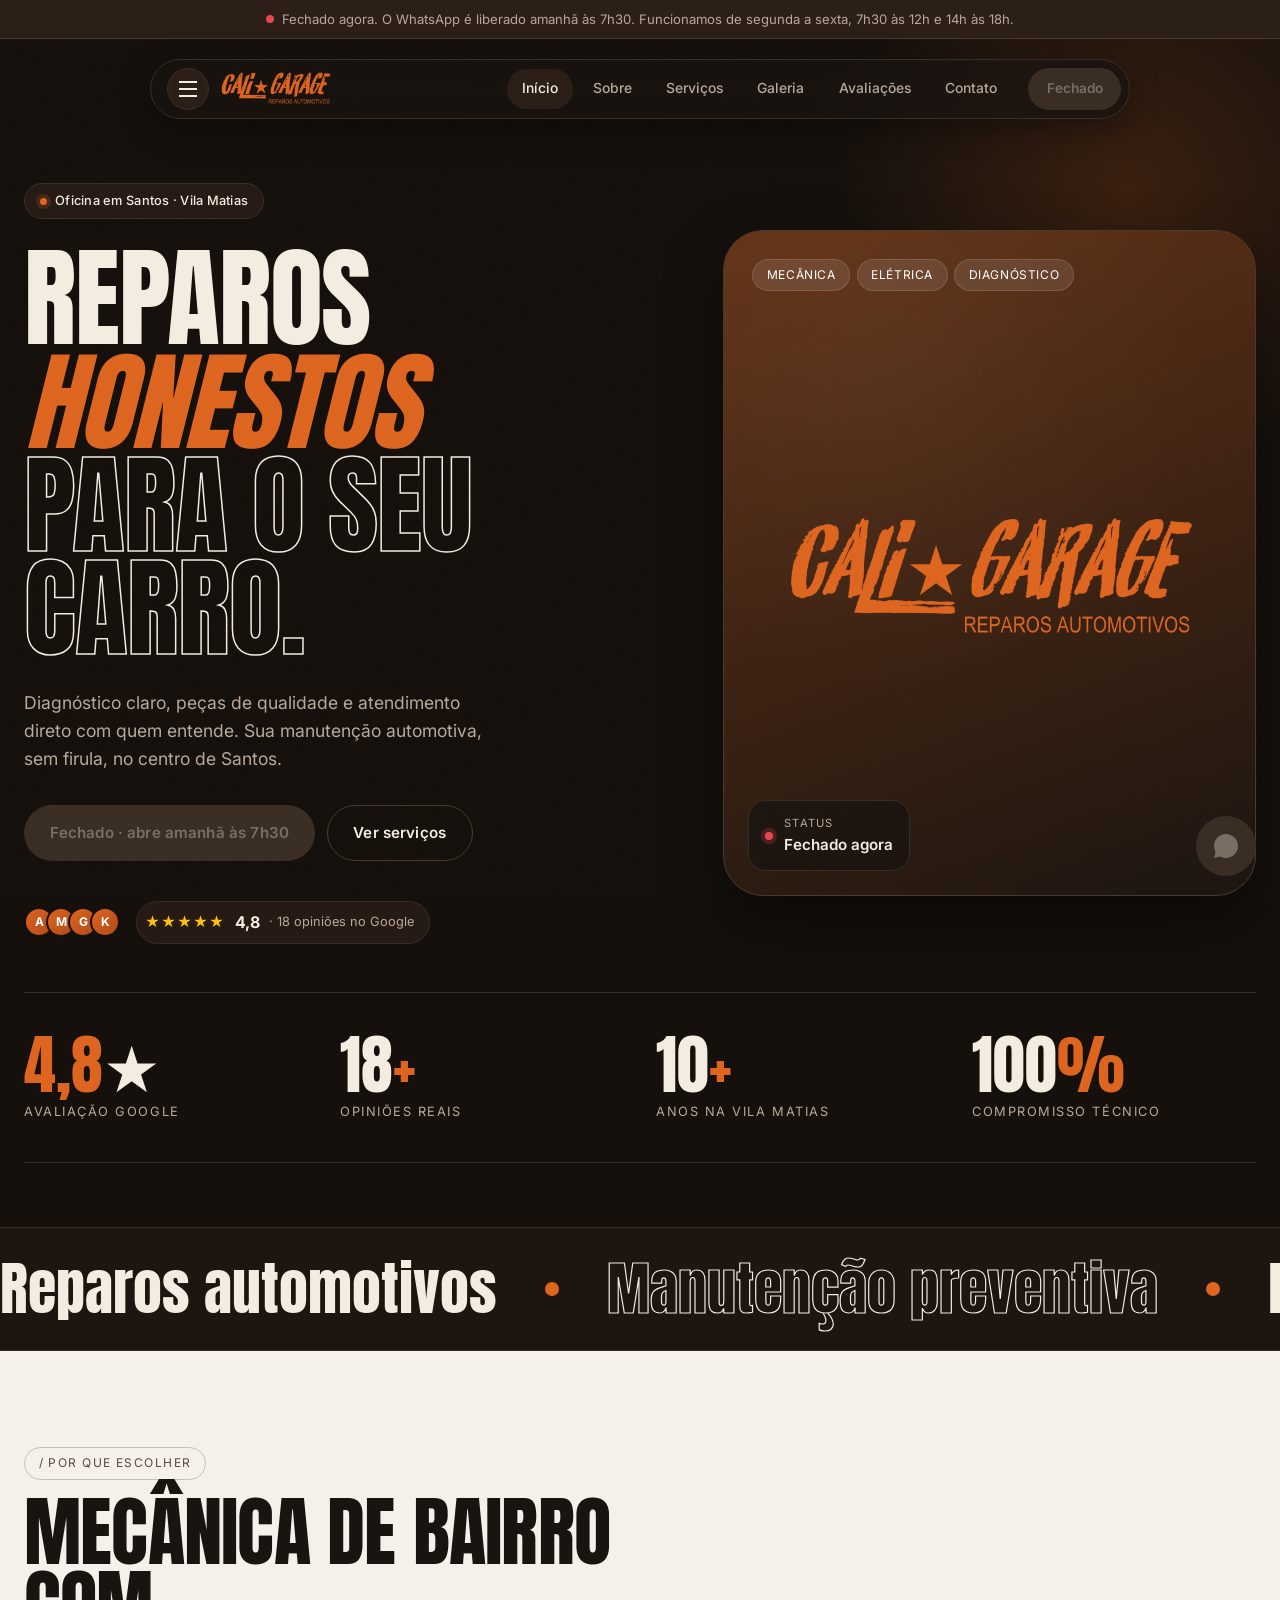
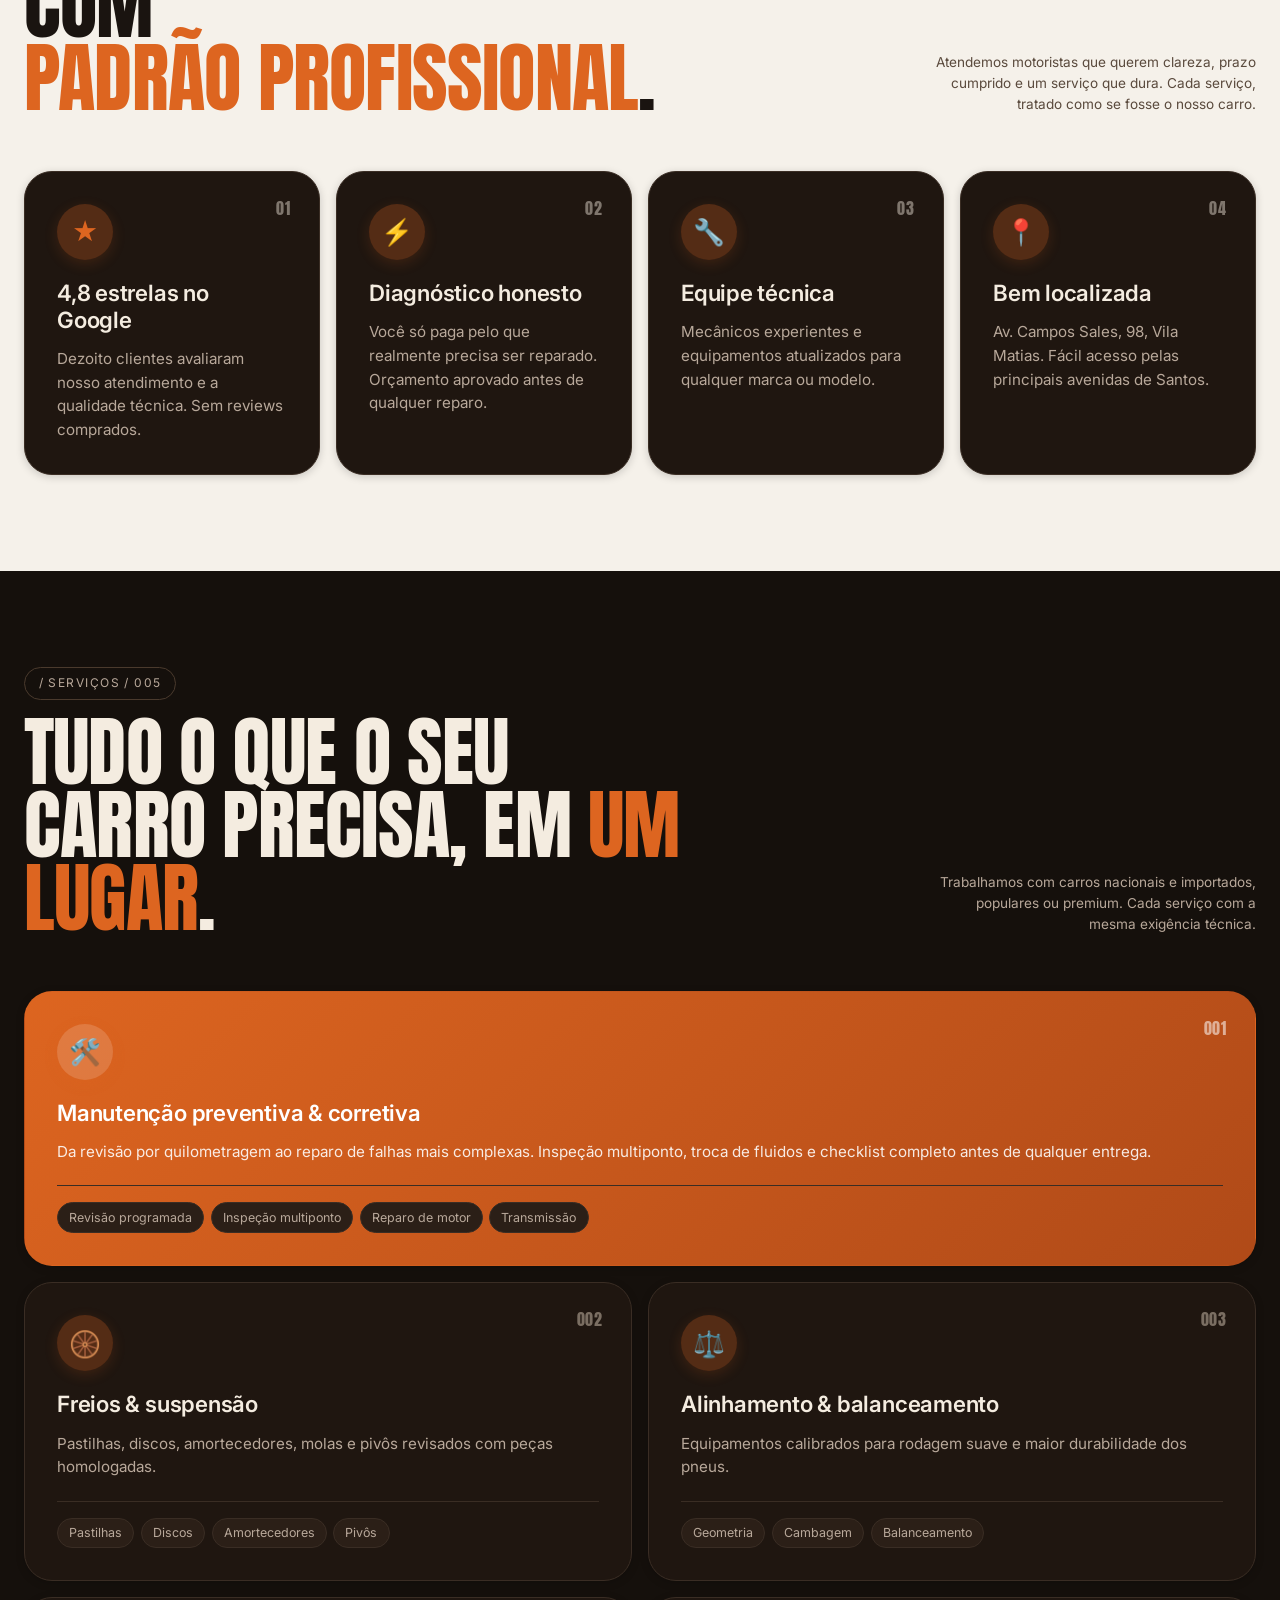
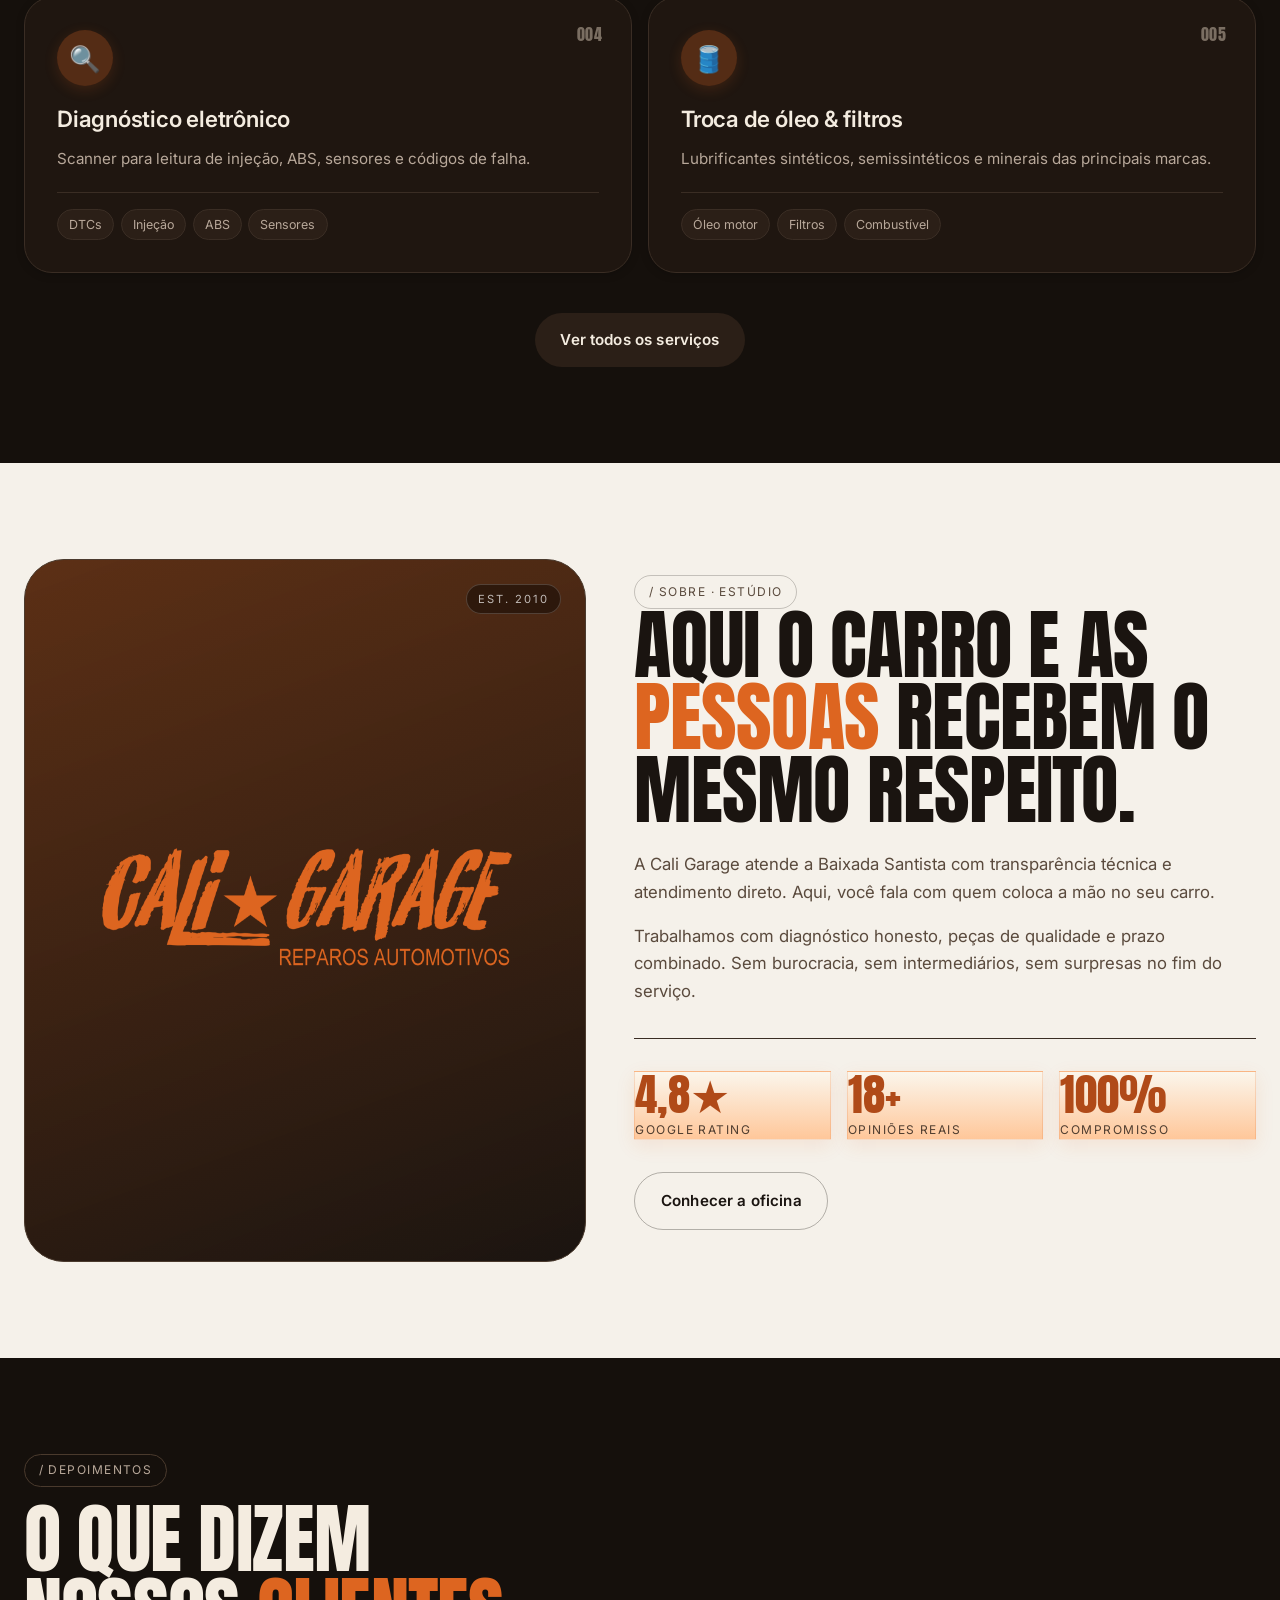
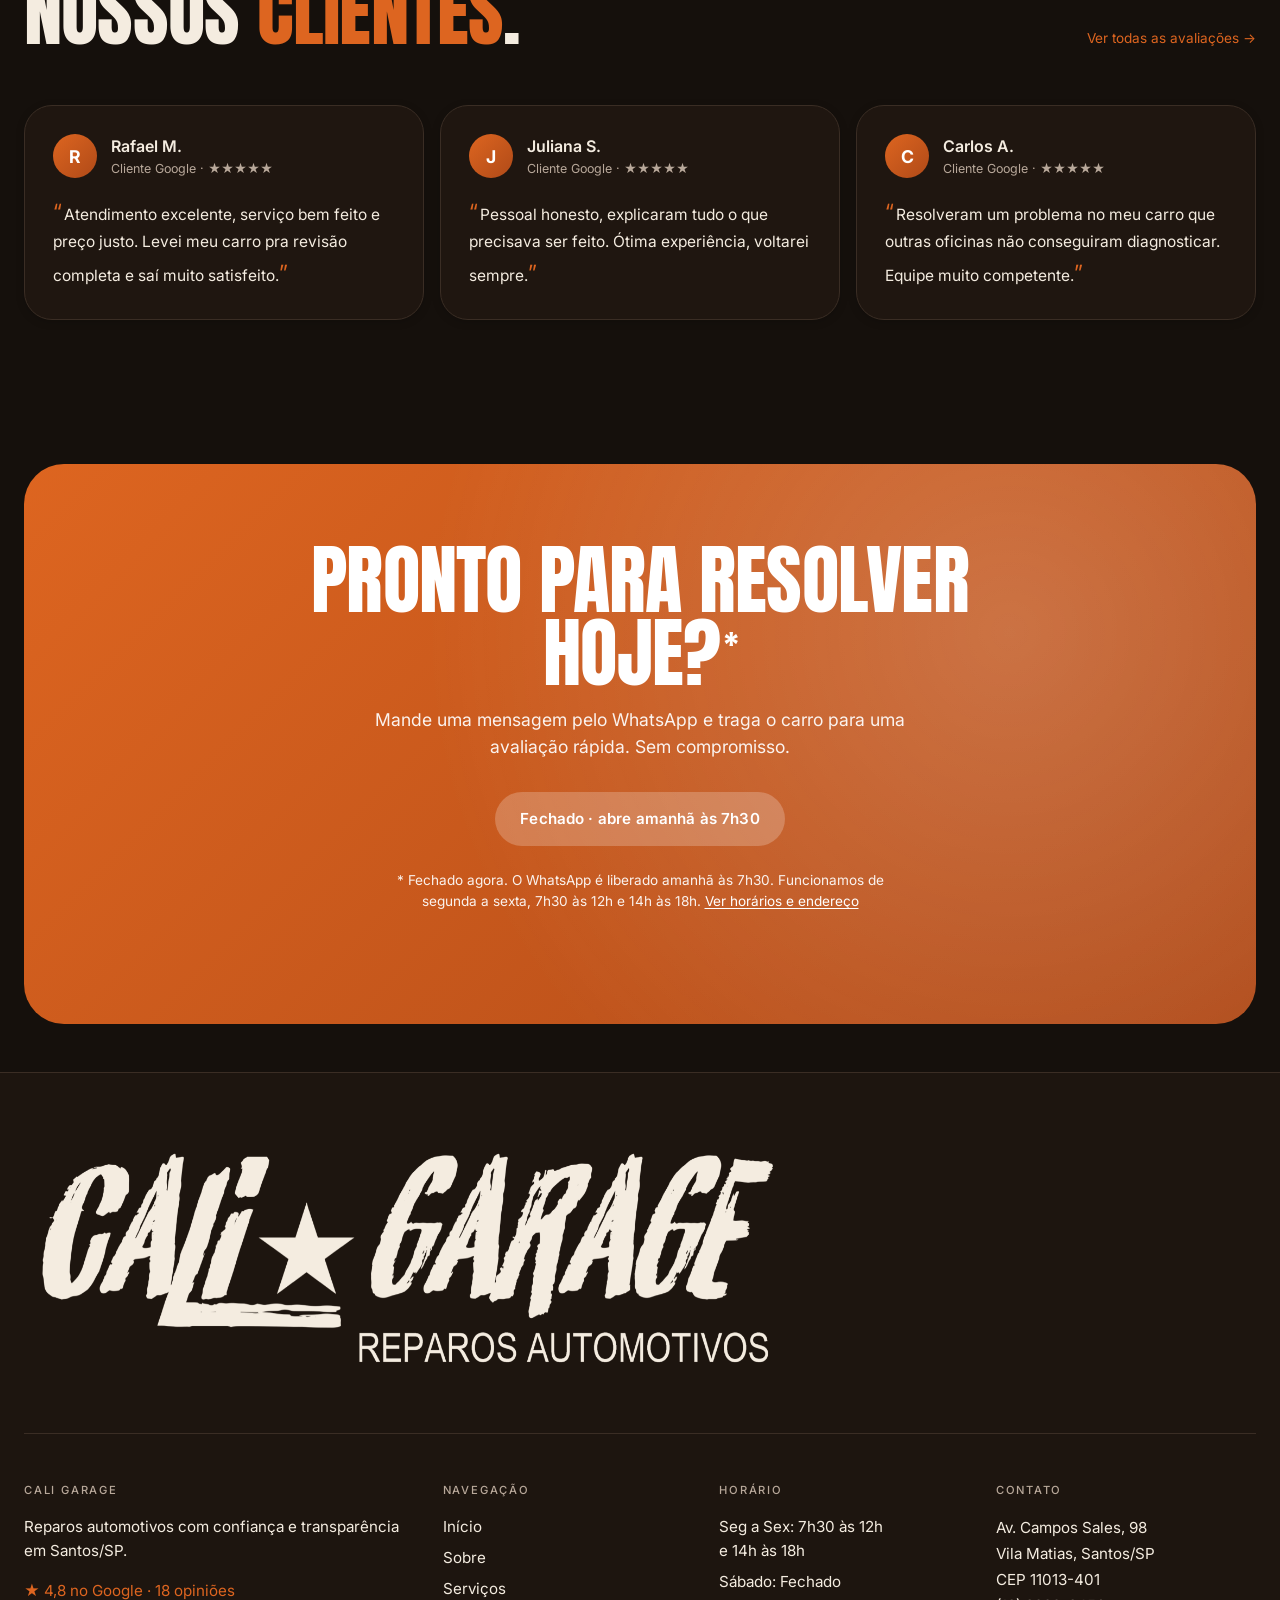
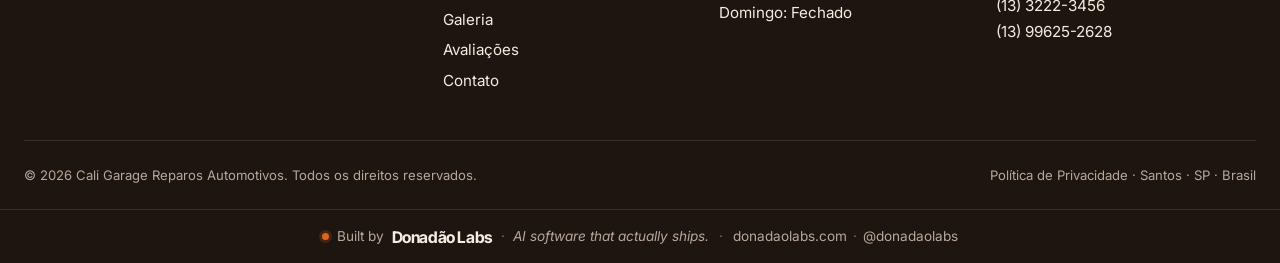
==== rev-0.1/index.html @ f54203b9 "feat(rev-0.10): site no ar em caligarage.com.br, na conta do cliente Fecha a pendência que travava G" ====
<!DOCTYPE html>
<html lang="pt-BR">
<head>
  <meta charset="UTF-8" />
  <meta name="viewport" content="width=device-width, initial-scale=1.0" />
  <title>Cali Garage | Oficina Mecânica e Reparos Automotivos em Santos SP</title>
  <meta name="description" content="Cali Garage: oficina mecânica em Santos/SP, na Vila Matias. Manutenção preventiva, corretiva, freios, suspensão, troca de óleo e mais. 4,8★ no Google." />
  <meta name="keywords" content="oficina mecânica santos, mecânica vila matias, reparo automotivo santos, troca de óleo santos, freios suspensão santos, cali garage" />
  <meta name="author" content="Cali Garage Reparos Automotivos" />
  <meta name="robots" content="index, follow" />
  <meta name="geo.region" content="BR-SP" />
  <meta name="geo.placename" content="Santos" />
  <meta name="geo.position" content="-23.943392;-46.3223533" />
  <meta name="ICBM" content="-23.943392, -46.3223533" />

  <meta property="og:type" content="website" />
  <meta property="og:title" content="Cali Garage | Oficina Mecânica em Santos SP" />
  <meta property="og:description" content="Manutenção automotiva de confiança no coração de Santos. 4,8★ no Google. Atendemos seg a sex, 7h30 às 12h e 14h às 18h." />
  <meta property="og:locale" content="pt_BR" />
  <meta property="og:site_name" content="Cali Garage" />
  <meta property="og:url" content="https://caligarage.com.br/" />
  <meta property="og:image" content="https://caligarage.com.br/img/og-cover.jpg" />
  <meta property="og:image:width" content="1200" />
  <meta property="og:image:height" content="630" />
  <meta property="og:image:alt" content="Cali Garage, oficina mecânica em Santos/SP" />
  <meta property="og:image:type" content="image/jpeg" />
  <meta name="twitter:card" content="summary_large_image" />
  <link rel="canonical" href="https://caligarage.com.br/" />

  <link rel="icon" type="image/svg+xml" href="./img/favicon.svg" />

  <link rel="preconnect" href="https://fonts.googleapis.com" />
  <link rel="preconnect" href="https://fonts.gstatic.com" crossorigin />
  <link href="https://fonts.googleapis.com/css2?family=Anton&family=Inter:wght@400;500;600;700&family=Inter+Tight:wght@700&family=Shrikhand&display=swap" rel="stylesheet" />

  <link rel="stylesheet" href="./css/style.css?v=0.10.0" />

  <script type="application/ld+json">
  {
    "@context": "https://schema.org",
    "@type": "AutoRepair",
    "name": "Cali Garage Reparos Automotivos",
    "image": "https://caligarage.com.br/img/og-cover.jpg",
    "description": "Oficina mecânica em Santos/SP especializada em manutenção preventiva e corretiva, freios, suspensão, alinhamento, balanceamento e troca de óleo.",
    "@id": "https://caligarage.com.br/#localbusiness",
    "url": "https://caligarage.com.br",
    "sameAs": [
      "https://www.google.com/maps/place/Cali+Garage+Reparos+Automotivos/@-23.943372,-46.332653,15z/data=!4m6!3m5!1s0x94ce0327a91c05c7:0x8acbe7754feaca40!8m2!3d-23.943392!4d-46.3223533!16s%2Fg%2F11vlv9n7v2"
    ],
    "telephone": "+551332223456",
    "priceRange": "$$",
    "address": {
      "@type": "PostalAddress",
      "streetAddress": "Av. Campos Sales, 98",
      "addressLocality": "Santos",
      "addressRegion": "SP",
      "postalCode": "11013-401",
      "addressCountry": "BR"
    },
    "geo": { "@type": "GeoCoordinates", "latitude": -23.943392, "longitude": -46.3223533 },
    "openingHoursSpecification": [{
      "@type": "OpeningHoursSpecification",
      "dayOfWeek": ["Monday","Tuesday","Wednesday","Thursday","Friday"],
      "opens": "07:30", "closes": "12:00"
    },{
      "@type": "OpeningHoursSpecification",
      "dayOfWeek": ["Monday","Tuesday","Wednesday","Thursday","Friday"],
      "opens": "14:00", "closes": "18:00"
    }],
    "aggregateRating": { "@type": "AggregateRating", "ratingValue": "4.8", "reviewCount": "18" },
    "areaServed": { "@type": "City", "name": "Santos" }
  }
  </script>
</head>
<body>

  <!-- Aviso de oficina fechada. Preenchido e exibido por js/main.js. -->
  <div class="closed-banner" id="closed-banner" role="status" hidden></div>

  <header class="site-header">
    <div class="navbar">
      <div class="navbar-start">
        <button class="nav-toggle" aria-label="Abrir menu" aria-expanded="false" aria-controls="primary-nav">
          <span></span><span></span><span></span>
        </button>
        <a href="./index.html" class="logo" aria-label="Cali Garage, início">
          <span class="cg-logo-img" role="img" aria-label="Cali Garage"></span>
        </a>
      </div>

      <nav class="nav-menu" id="primary-nav" aria-label="Menu principal">
        <a href="./index.html" class="active">Início</a>
        <a href="./sobre.html">Sobre</a>
        <a href="./servicos.html">Serviços</a>
        <a href="./galeria.html">Galeria</a>
        <a href="./avaliacoes.html">Avaliações</a>
        <a href="./contato.html">Contato</a>
      </nav>

      <a href="https://wa.me/5513996252628?text=Ol%C3%A1!%20Vim%20pelo%20site%20da%20Cali%20Garage." class="nav-cta" target="_blank" rel="noopener" data-wa-cta>WhatsApp</a>
    </div>
  </header>

  <main>

    <!-- HERO BILLBOARD -->
    <section class="hero">
      <div class="container hero-grid">
        <div class="hero-text">
          <span class="pill">Oficina em Santos · Vila Matias</span>
          <h1>
            Reparos<br />
            <span class="accent">honestos</span><br />
            <span class="stroke">para o seu carro.</span>
          </h1>
          <p class="hero-lead">Diagnóstico claro, peças de qualidade e atendimento direto com quem entende. Sua manutenção automotiva, sem firula, no centro de Santos.</p>

          <div class="hero-actions">
            <a href="https://wa.me/5513996252628?text=Ol%C3%A1!%20Vim%20pelo%20site%20da%20Cali%20Garage." class="btn btn-primary" target="_blank" rel="noopener" data-wa-cta>Chamar no WhatsApp</a>
            <a href="./servicos.html" class="btn btn-outline">Ver serviços</a>
          </div>

          <div class="hero-rating-row">
            <div class="rating-avatars" aria-hidden="true">
              <span class="avatar">A</span>
              <span class="avatar">M</span>
              <span class="avatar">G</span>
              <span class="avatar">K</span>
            </div>
            <div class="rating-stack" aria-label="4,8 estrelas no Google com 18 opiniões">
              <span class="stars">★★★★★</span>
              <strong>4,8</strong>
              <span>· 18 opiniões no Google</span>
            </div>
          </div>
        </div>

        <div class="hero-billboard" role="img" aria-label="Cali Garage, oficina em Santos/SP">
          <div class="billboard-tags">
            <span class="billboard-tag">Mecânica</span>
            <span class="billboard-tag">Elétrica</span>
            <span class="billboard-tag">Diagnóstico</span>
          </div>

          <span class="hero-billboard-logo cg-logo-img" role="img" aria-label="Cali Garage Reparos Automotivos"></span>

          <div class="billboard-corner" id="biz-status" data-biz-status>
            <span class="dot" aria-hidden="true"></span>
            <div>
              <small>Status</small>
              <span class="status-text">Aberto agora</span>
            </div>
          </div>
        </div>
      </div>

      <div class="container">
        <div class="stats-strip">
          <div class="stat-item">
            <span class="stat-number"><span class="accent">4,8</span>★</span>
            <span class="stat-label">Avaliação Google</span>
          </div>
          <div class="stat-item">
            <span class="stat-number">18<span class="accent">+</span></span>
            <span class="stat-label">Opiniões reais</span>
          </div>
          <div class="stat-item">
            <span class="stat-number">10<span class="accent">+</span></span>
            <span class="stat-label">Anos na Vila Matias</span>
          </div>
          <div class="stat-item">
            <span class="stat-number">100<span class="accent">%</span></span>
            <span class="stat-label">Compromisso técnico</span>
          </div>
        </div>
      </div>
    </section>

    <!-- MARQUEE -->
    <div class="marquee" aria-hidden="true">
      <div class="marquee-track">
        <span class="marquee-item">Reparos automotivos <span class="dot"></span></span>
        <span class="marquee-item">Manutenção preventiva <span class="dot"></span></span>
        <span class="marquee-item">Freios &amp; suspensão <span class="dot"></span></span>
        <span class="marquee-item">Diagnóstico eletrônico <span class="dot"></span></span>
        <span class="marquee-item">Alinhamento &amp; balanceamento <span class="dot"></span></span>
        <span class="marquee-item">Reparos automotivos <span class="dot"></span></span>
        <span class="marquee-item">Manutenção preventiva <span class="dot"></span></span>
        <span class="marquee-item">Freios &amp; suspensão <span class="dot"></span></span>
        <span class="marquee-item">Diagnóstico eletrônico <span class="dot"></span></span>
        <span class="marquee-item">Alinhamento &amp; balanceamento <span class="dot"></span></span>
      </div>
    </div>

    <!-- FEATURES (porque escolher) -->
    <section class="section section-cream">
      <div class="container">
        <div class="section-head">
          <div>
            <span class="pill-ghost">/ Por que escolher</span>
            <h2>Mecânica de bairro com<br /><span class="accent">padrão profissional</span>.</h2>
          </div>
          <p class="meta">Atendemos motoristas que querem clareza, prazo cumprido e um serviço que dura. Cada serviço, tratado como se fosse o nosso carro.</p>
        </div>

        <div class="features-grid">
          <article class="feature-card" data-num="01">
            <div class="feature-icon" aria-hidden="true">★</div>
            <h3>4,8 estrelas no Google</h3>
            <p>Dezoito clientes avaliaram nosso atendimento e a qualidade técnica. Sem reviews comprados.</p>
          </article>
          <article class="feature-card" data-num="02">
            <div class="feature-icon" aria-hidden="true">⚡</div>
            <h3>Diagnóstico honesto</h3>
            <p>Você só paga pelo que realmente precisa ser reparado. Orçamento aprovado antes de qualquer reparo.</p>
          </article>
          <article class="feature-card" data-num="03">
            <div class="feature-icon" aria-hidden="true">🔧</div>
            <h3>Equipe técnica</h3>
            <p>Mecânicos experientes e equipamentos atualizados para qualquer marca ou modelo.</p>
          </article>
          <article class="feature-card" data-num="04">
            <div class="feature-icon" aria-hidden="true">📍</div>
            <h3>Bem localizada</h3>
            <p>Av. Campos Sales, 98, Vila Matias. Fácil acesso pelas principais avenidas de Santos.</p>
          </article>
        </div>
      </div>
    </section>

    <!-- SERVICES -->
    <section class="section">
      <div class="container">
        <div class="section-head">
          <div>
            <span class="pill-ghost">/ Serviços / 005</span>
            <h2>Tudo o que o seu<br />carro precisa, em <span class="accent">um lugar</span>.</h2>
          </div>
          <p class="meta">Trabalhamos com carros nacionais e importados, populares ou premium. Cada serviço com a mesma exigência técnica.</p>
        </div>

        <div class="services-grid">
          <article class="service-card big" data-num="001">
            <div class="feature-icon" aria-hidden="true">🛠️</div>
            <h3>Manutenção preventiva &amp; corretiva</h3>
            <p>Da revisão por quilometragem ao reparo de falhas mais complexas. Inspeção multiponto, troca de fluidos e checklist completo antes de qualquer entrega.</p>
            <ul>
              <li>Revisão programada</li>
              <li>Inspeção multiponto</li>
              <li>Reparo de motor</li>
              <li>Transmissão</li>
            </ul>
          </article>

          <article class="service-card" data-num="002">
            <div class="feature-icon" aria-hidden="true">🛞</div>
            <h3>Freios &amp; suspensão</h3>
            <p>Pastilhas, discos, amortecedores, molas e pivôs revisados com peças homologadas.</p>
            <ul><li>Pastilhas</li><li>Discos</li><li>Amortecedores</li><li>Pivôs</li></ul>
          </article>

          <article class="service-card" data-num="003">
            <div class="feature-icon" aria-hidden="true">⚖️</div>
            <h3>Alinhamento &amp; balanceamento</h3>
            <p>Equipamentos calibrados para rodagem suave e maior durabilidade dos pneus.</p>
            <ul><li>Geometria</li><li>Cambagem</li><li>Balanceamento</li></ul>
          </article>

          <article class="service-card" data-num="004">
            <div class="feature-icon" aria-hidden="true">🔍</div>
            <h3>Diagnóstico eletrônico</h3>
            <p>Scanner para leitura de injeção, ABS, sensores e códigos de falha.</p>
            <ul><li>DTCs</li><li>Injeção</li><li>ABS</li><li>Sensores</li></ul>
          </article>

          <article class="service-card" data-num="005">
            <div class="feature-icon" aria-hidden="true">🛢️</div>
            <h3>Troca de óleo &amp; filtros</h3>
            <p>Lubrificantes sintéticos, semissintéticos e minerais das principais marcas.</p>
            <ul><li>Óleo motor</li><li>Filtros</li><li>Combustível</li></ul>
          </article>
        </div>

        <p style="text-align: center; margin-top: 2.5rem;">
          <a href="./servicos.html" class="btn btn-ghost">Ver todos os serviços</a>
        </p>
      </div>
    </section>

    <!-- ABOUT (asymmetric) -->
    <section class="section section-cream">
      <div class="container about-grid">
        <div class="about-image" aria-label="Fachada da Cali Garage">
          <span class="cg-logo-img" role="img" aria-label="Cali Garage"></span>
        </div>
        <div class="about-text">
          <span class="pill-ghost">/ Sobre · estúdio</span>
          <h2>Aqui o carro e as <span class="accent">pessoas</span> recebem o mesmo respeito.</h2>
          <p>A Cali Garage atende a Baixada Santista com transparência técnica e atendimento direto. Aqui, você fala com quem coloca a mão no seu carro.</p>
          <p>Trabalhamos com diagnóstico honesto, peças de qualidade e prazo combinado. Sem burocracia, sem intermediários, sem surpresas no fim do serviço.</p>

          <div class="about-stats">
            <div class="stat">
              <span class="stat-number"><span class="accent">4,8</span>★</span>
              <span class="stat-label">Google rating</span>
            </div>
            <div class="stat">
              <span class="stat-number">18<span class="accent">+</span></span>
              <span class="stat-label">Opiniões reais</span>
            </div>
            <div class="stat">
              <span class="stat-number">100<span class="accent">%</span></span>
              <span class="stat-label">Compromisso</span>
            </div>
          </div>

          <p style="margin-top: 2rem;">
            <a href="./sobre.html" class="btn btn-outline">Conhecer a oficina</a>
          </p>
        </div>
      </div>
    </section>

    <!-- TESTIMONIAL TEASER -->
    <section class="section">
      <div class="container">
        <div class="section-head">
          <div>
            <span class="pill-ghost">/ Depoimentos</span>
            <h2>O que dizem<br />nossos <span class="accent">clientes</span>.</h2>
          </div>
          <p class="meta"><a href="./avaliacoes.html" style="color: var(--color-orange);">Ver todas as avaliações →</a></p>
        </div>

        <div class="reviews-grid">
          <article class="review-card">
            <div class="review-header">
              <div class="review-avatar" aria-hidden="true">R</div>
              <div>
                <div class="review-name">Rafael M.</div>
                <div class="review-meta">Cliente Google · ★★★★★</div>
              </div>
            </div>
            <p class="review-text">Atendimento excelente, serviço bem feito e preço justo. Levei meu carro pra revisão completa e saí muito satisfeito.</p>
          </article>

          <article class="review-card">
            <div class="review-header">
              <div class="review-avatar" aria-hidden="true">J</div>
              <div>
                <div class="review-name">Juliana S.</div>
                <div class="review-meta">Cliente Google · ★★★★★</div>
              </div>
            </div>
            <p class="review-text">Pessoal honesto, explicaram tudo o que precisava ser feito. Ótima experiência, voltarei sempre.</p>
          </article>

          <article class="review-card">
            <div class="review-header">
              <div class="review-avatar" aria-hidden="true">C</div>
              <div>
                <div class="review-name">Carlos A.</div>
                <div class="review-meta">Cliente Google · ★★★★★</div>
              </div>
            </div>
            <p class="review-text">Resolveram um problema no meu carro que outras oficinas não conseguiram diagnosticar. Equipe muito competente.</p>
          </article>
        </div>
      </div>
    </section>

    <!-- CTA -->
    <section class="cta-strip">
      <div class="container">
        <h2>Pronto para resolver<br />hoje?<sup class="cta-asterisk" id="cta-asterisk" hidden>*</sup></h2>
        <p>Mande uma mensagem pelo WhatsApp e traga o carro para uma avaliação rápida. Sem compromisso.</p>
        <a href="https://wa.me/5513996252628?text=Ol%C3%A1!%20Quero%20uma%20avalia%C3%A7%C3%A3o." class="btn btn-whatsapp" target="_blank" rel="noopener" data-wa-cta>
          Chamar no WhatsApp
        </a>
        <!-- Nota do asterisco. Preenchida e exibida por js/main.js quando fechado. -->
        <p class="cta-note" id="cta-note" hidden></p>
      </div>
    </section>

  </main>

  <footer class="site-footer">
    <div class="container">

      <div class="footer-mark">
        <span class="cg-logo-img" role="img" aria-label="Cali Garage Reparos Automotivos"></span>
      </div>

      <div class="footer-grid">
        <div class="footer-col">
          <h5>Cali Garage</h5>
          <p>Reparos automotivos com confiança e transparência em Santos/SP.</p>
          <p style="color: var(--color-orange); margin-top: 1rem;">★ 4,8 no Google · 18 opiniões</p>
        </div>
        <div class="footer-col">
          <h5>Navegação</h5>
          <ul>
            <li><a href="./index.html">Início</a></li>
            <li><a href="./sobre.html">Sobre</a></li>
            <li><a href="./servicos.html">Serviços</a></li>
            <li><a href="./galeria.html">Galeria</a></li>
            <li><a href="./avaliacoes.html">Avaliações</a></li>
            <li><a href="./contato.html">Contato</a></li>
          </ul>
        </div>
        <div class="footer-col">
          <h5>Horário</h5>
          <ul>
            <li>Seg a Sex: 7h30 às 12h<br />e 14h às 18h</li>
            <li>Sábado: Fechado</li>
            <li>Domingo: Fechado</li>
          </ul>
        </div>
        <div class="footer-col">
          <h5>Contato</h5>
          <address>
            Av. Campos Sales, 98<br />
            Vila Matias, Santos/SP<br />
            CEP 11013-401<br />
            <a href="tel:+551332223456">(13) 3222-3456</a><br />
            <a href="https://wa.me/5513996252628" target="_blank" rel="noopener">(13) 99625-2628</a>
          </address>
        </div>
      </div>

      <div class="footer-bottom">
        <span>© <span id="year">2026</span> Cali Garage Reparos Automotivos. Todos os direitos reservados.</span>
        <span><a href="./privacidade.html">Política de Privacidade</a> · Santos · SP · Brasil</span>
      </div>
    </div>
  </footer>

  <footer class="ddl-built-full">
    <div class="ddl-built-full__row">
      <span class="ddl-built-full__dot"></span>
      <span>Built by</span>
      <span class="ddl-built-full__brand">Donadão Labs</span>
    </div>
    <em class="ddl-built-full__tag">AI software that actually ships.</em>
    <div class="ddl-built-full__links">
      <a href="https://donadaolabs.com" target="_blank" rel="noopener">donadaolabs.com</a>
      <span>·</span>
      <a href="https://instagram.com/donadaolabs" target="_blank" rel="noopener">@donadaolabs</a>
    </div>
  </footer>


  <a href="https://wa.me/5513996252628?text=Ol%C3%A1!%20Vim%20pelo%20site%20da%20Cali%20Garage." class="whatsapp-float" target="_blank" rel="noopener" aria-label="Falar no WhatsApp" data-wa-cta>
    <svg viewBox="0 0 32 32" aria-hidden="true">
      <path d="M19.11 17.78c-.27-.13-1.58-.78-1.83-.87-.25-.09-.43-.13-.6.14-.18.27-.7.87-.85 1.05-.16.18-.31.2-.58.07-.27-.14-1.12-.41-2.13-1.31-.79-.7-1.32-1.57-1.47-1.84-.16-.27-.02-.41.12-.55.12-.12.27-.31.4-.47.13-.16.18-.27.27-.45.09-.18.05-.34-.02-.47-.07-.13-.6-1.45-.83-1.99-.22-.52-.44-.45-.6-.46-.16-.01-.34-.01-.52-.01-.18 0-.47.07-.72.34-.25.27-.95.93-.95 2.27 0 1.34.98 2.63 1.11 2.81.13.18 1.92 2.93 4.65 4.11.65.28 1.16.45 1.55.58.65.21 1.24.18 1.71.11.52-.08 1.58-.65 1.81-1.27.22-.62.22-1.16.16-1.27-.07-.11-.25-.18-.52-.31zM16 4C9.37 4 4 9.37 4 16c0 2.11.55 4.18 1.6 6L4 28l6.18-1.62A11.94 11.94 0 0 0 16 28c6.63 0 12-5.37 12-12S22.63 4 16 4z"/>
    </svg>
  </a>

  <script src="./js/main.js?v=0.10.0" defer></script>

</body>
</html>
---- rev-0.1/css/style.css ----
/* ==========================================================
   CALI GARAGE — Reparos Automotivos
   Visual language inspirado em Nixtio (agência design system)
   Paleta: laranja/cobre + carvão + branco
   ========================================================== */

/* ---------- RESET ---------- */
*, *::before, *::after { box-sizing: border-box; margin: 0; padding: 0; }
html { scroll-behavior: smooth; -webkit-text-size-adjust: 100%; }
img { max-width: 100%; display: block; height: auto; }
a { color: inherit; text-decoration: none; }
ul { list-style: none; }
button { font: inherit; cursor: pointer; border: none; background: none; color: inherit; }

/* ---------- TOKENS ---------- */
:root {
  /* Brand color — bump rev-0.3 (still in terracotta family, mais vivo) */
  --color-orange: #DD6520;                /* era #C8622A — burnt copper mais vivo */
  --color-orange-light: #F2925A;          /* sunset mais quente */
  --color-orange-dark: #B04A18;           /* compatível com o novo tom */
  --color-orange-soft: rgba(221, 101, 32, 0.28);

  /* Backgrounds — warm dark mais profundo p/ contraste (rev-0.3) */
  --color-bg: #15100C;                    /* warm ink mais profundo */
  --color-bg-2: #1D150F;                  /* cocoa */
  --color-surface: #1D150F;
  --color-surface-2: #261B14;
  --color-card: #1F1610;                  /* mais escuro pra o orange saltar */
  --color-card-2: #2B1F17;

  /* Text & borders — warm cream family (rev-0.2) */
  --color-text: #F4ECE0;                  /* cream papel envelhecido */
  --color-text-muted: #B8A89A;            /* sand muted */
  --color-text-dim: #7A6E62;              /* warm dim */
  --color-border: #3A2D24;                /* warm border */
  --color-border-strong: #4A3A2D;         /* warm border strong */

  /* Cream surface family (rev-0.2 — Wheeler §3.3 expansion) */
  --color-surface-cream: #F5F1EA;
  --color-text-on-cream: #1A1410;
  --color-muted-on-cream: #5A4A3D;
  --color-accent-sage: #7A8B7E;
  --color-accent-sunset: #E8A765;

  --color-whatsapp: #25D366;
  --color-whatsapp-hover: #1EBE57;
  --color-star: #FFC107;

  --font-display: 'Anton', 'Bebas Neue', 'Oswald', 'Impact', sans-serif;
  --font-body: 'Inter', 'Helvetica Neue', Arial, sans-serif;

  --container-max: 1280px;
  --radius-sm: 10px;
  --radius-md: 18px;
  --radius-lg: 28px;
  --radius-xl: 40px;
  --radius-pill: 999px;

  --shadow-md: 0 10px 30px rgba(0,0,0,0.35);
  --shadow-lg: 0 25px 60px rgba(0,0,0,0.45);

  --t: 0.3s cubic-bezier(0.2, 0.8, 0.2, 1);
}

/* ---------- BASE ---------- */
body {
  font-family: var(--font-body);
  background-color: var(--color-bg);
  color: var(--color-text);
  line-height: 1.55;
  font-size: 16px;
  -webkit-font-smoothing: antialiased;
  -moz-osx-font-smoothing: grayscale;
  overflow-x: hidden;
}

h1, h2, h3, h4 {
  font-family: var(--font-display);
  font-weight: 400;
  line-height: 0.95;
  letter-spacing: -0.01em;
  text-transform: uppercase;
  color: var(--color-text);
}

h1 { font-size: clamp(3rem, 8.5vw, 7.5rem); }
h2 { font-size: clamp(2.4rem, 6vw, 5rem); }
h3 { font-size: clamp(1.4rem, 2.4vw, 1.85rem); letter-spacing: 0; }
h4 { font-size: 1.1rem; letter-spacing: 0.02em; }

p { color: var(--color-text-muted); }

.container {
  width: 100%;
  max-width: var(--container-max);
  margin: 0 auto;
  padding: 0 1.5rem;
}

.section { padding: 6rem 0; }
.section-tight { padding: 3rem 0; }

.accent { color: var(--color-orange); }

/* ---------- PILL BADGE (dot) ---------- */
.pill {
  display: inline-flex;
  align-items: center;
  gap: 0.5rem;
  padding: 0.45rem 0.95rem;
  background-color: var(--color-surface-2);
  border: 1px solid var(--color-border);
  border-radius: var(--radius-pill);
  font-size: 0.8rem;
  font-weight: 500;
  color: var(--color-text);
  letter-spacing: 0.02em;
}

.pill::before {
  content: '';
  width: 7px;
  height: 7px;
  border-radius: 50%;
  background-color: var(--color-orange);
  box-shadow: 0 0 0 4px rgba(221, 101, 32, 0.18);
}

.pill-ghost {
  display: inline-flex;
  align-items: center;
  gap: 0.4rem;
  padding: 0.4rem 0.85rem;
  border: 1px solid var(--color-border-strong);
  border-radius: var(--radius-pill);
  font-size: 0.75rem;
  text-transform: uppercase;
  letter-spacing: 0.12em;
  color: var(--color-text-muted);
}

/* ---------- FLOATING PILL NAV ---------- */
.site-header {
  position: fixed;
  top: 1.25rem;
  left: 0;
  right: 0;
  z-index: 100;
  display: flex;
  justify-content: center;
  pointer-events: none;
  padding: 0 1rem;
}

.navbar {
  pointer-events: auto;
  position: relative;
  display: flex;
  align-items: center;
  justify-content: space-between;
  flex-direction: row;
  flex-wrap: nowrap;
  gap: 1rem;
  width: 100%;
  max-width: 980px;
  padding: 0.5rem 0.5rem 0.5rem 1rem;
  background-color: rgba(26, 20, 16, 0.82);
  backdrop-filter: blur(20px);
  -webkit-backdrop-filter: blur(20px);
  border: 1px solid var(--color-border);
  border-radius: var(--radius-pill);
  box-shadow: var(--shadow-md);
}

/* ============================================
   LOGO SYSTEM (rev-0.4)
   Asset oficial fornecido pelo cliente: img/logo.png
   Source: img/logo-source.pdf (Fabricio da Cali)
   Técnica: CSS mask-image — PNG transparente + bg color
   permite recolorir o logo via var(--color-orange) sem
   gerar múltiplas variantes raster.
   ============================================ */

.cg-logo-img {
  display: inline-block;
  aspect-ratio: 2302 / 773;
  -webkit-mask-image: url('../img/logo.png');
  -webkit-mask-size: contain;
  -webkit-mask-position: center;
  -webkit-mask-repeat: no-repeat;
  mask-image: url('../img/logo.png');
  mask-size: contain;
  mask-position: center;
  mask-repeat: no-repeat;
  mask-mode: alpha;
  background-color: currentColor;
  user-select: none;
}

.logo {
  display: inline-flex;
  align-items: center;
  color: var(--color-orange);
  line-height: 0;
}

.logo .cg-logo-img {
  height: 38px;
}

.hero-billboard-logo {
  width: 88%;
  align-self: center;
  margin: auto;
  color: var(--color-orange);
}

.about-image .cg-logo-img {
  width: 86%;
  color: var(--color-orange);
}

.footer-mark {
  border-bottom: 1px solid var(--color-border);
  padding-bottom: 2.5rem;
  margin-bottom: 3rem;
  color: var(--color-orange);
}
.footer-mark .cg-logo-img {
  width: 100%;
  max-width: 760px;
}

/* Em fundos cream o logo continua laranja (Wheeler §3.3) */
.section-cream .cg-logo-img {
  color: var(--color-orange);
}

/* ============================================
   NAVBAR LAYOUT (rev-0.7 v2)
   Hambúmburger SEMPRE à esquerda, antes do logo.
   Links inline visíveis em desktop (mantém descoberta).
   Menu abre como drawer slide-in da esquerda com
   gradiente translúcido (não caixa preta sólida).
   ============================================ */
.navbar-start {
  display: flex;
  flex-direction: row;
  flex-wrap: nowrap;
  align-items: center;
  gap: 0.6rem;
  margin-right: auto;
  min-width: 0;
}
.navbar-start .nav-toggle { flex-shrink: 0; }
.navbar-start .logo { flex-shrink: 1; min-width: 0; }
.nav-cta { flex-shrink: 0; }

.nav-toggle {
  display: flex;
  width: 42px;
  height: 42px;
  flex-direction: column;
  align-items: center;
  justify-content: center;
  gap: 5px;
  border-radius: var(--radius-pill);
  background-color: var(--color-card-2);
  border: 1px solid var(--color-border);
  position: relative;
  z-index: 1100;
  transition: background-color var(--t), border-color var(--t);
}
.nav-toggle:hover { background-color: var(--color-card); border-color: var(--color-orange); }
.nav-toggle span {
  width: 18px;
  height: 2px;
  background-color: var(--color-text);
  transition: transform var(--t), opacity var(--t);
}
.nav-toggle[aria-expanded="true"] span:nth-child(1) {
  transform: translateY(7px) rotate(45deg);
}
.nav-toggle[aria-expanded="true"] span:nth-child(2) {
  opacity: 0;
}
.nav-toggle[aria-expanded="true"] span:nth-child(3) {
  transform: translateY(-7px) rotate(-45deg);
}

/* Estado padrão DESKTOP: links inline no header */
.nav-menu {
  display: flex;
  align-items: center;
  gap: 0.25rem;
}
.nav-menu a {
  font-size: 0.87rem;
  font-weight: 500;
  color: var(--color-text-muted);
  padding: 0.55rem 0.95rem;
  border-radius: var(--radius-pill);
  transition: color var(--t), background-color var(--t);
}
.nav-menu a:hover { color: var(--color-text); background-color: var(--color-card-2); }
.nav-menu a.active { color: var(--color-text); background-color: var(--color-card-2); }

/* Estado DROPDOWN (quando hambúrguer abre — popover compacto abaixo do botão).
   Não cobre o site inteiro. Não usa backdrop. Sai do canto esquerdo da .navbar
   e fica logo abaixo dela. */
.nav-menu.is-open {
  position: absolute;
  top: calc(100% + 0.5rem);
  left: 0;
  width: min(280px, calc(100vw - 2rem));
  flex-direction: column;
  align-items: stretch;
  justify-content: flex-start;
  gap: 0.15rem;
  padding: 0.6rem;
  background-color: rgba(26, 20, 16, 0.96);
  backdrop-filter: blur(24px) saturate(1.1);
  -webkit-backdrop-filter: blur(24px) saturate(1.1);
  border: 1px solid rgba(221, 101, 32, 0.22);
  border-radius: var(--radius-lg);
  box-shadow: 0 16px 48px rgba(0, 0, 0, 0.45);
  z-index: 1050;
  transform-origin: top left;
  animation: dropdownIn 0.22s cubic-bezier(0.2, 0.8, 0.2, 1);
}
.nav-menu.is-open a {
  font-size: 1rem;
  font-weight: 500;
  color: var(--color-text);
  padding: 0.7rem 0.95rem;
  border-radius: var(--radius-md);
  background-color: transparent;
  border-left: 3px solid transparent;
  transition: color var(--t), border-color var(--t), background-color var(--t);
}
.nav-menu.is-open a:hover {
  color: var(--color-orange);
  border-left-color: var(--color-orange);
  background-color: rgba(221, 101, 32, 0.08);
}
.nav-menu.is-open a.active {
  color: var(--color-orange);
  border-left-color: var(--color-orange);
  background-color: rgba(221, 101, 32, 0.10);
}

@keyframes dropdownIn {
  from { transform: translateY(-8px) scale(0.98); opacity: 0; }
  to   { transform: translateY(0)     scale(1);    opacity: 1; }
}

/* (rev-0.7 v3) Backdrop removido — click-outside agora via JS document listener,
   evitando conflito de stacking context com o .site-header (z-index: 100). */

.nav-cta {
  background-color: var(--color-orange) !important;
  color: #fff !important;
  padding: 0.65rem 1.15rem !important;
  font-weight: 600 !important;
  font-size: 0.85rem !important;
  border-radius: var(--radius-pill) !important;
  display: inline-flex;
  align-items: center;
  gap: 0.4rem;
  white-space: nowrap;
  transition: transform var(--t), background-color var(--t), box-shadow var(--t) !important;
  box-shadow: 0 4px 14px rgba(221, 101, 32, 0.28);
}
.nav-cta:hover {
  background-color: var(--color-orange-light) !important;
  color: #fff !important;
  transform: translateY(-1px);
}
.nav-cta::after { content: '↗'; font-size: 0.95rem; }

/* ---------- BUTTONS ---------- */
.btn {
  display: inline-flex;
  align-items: center;
  justify-content: center;
  gap: 0.55rem;
  padding: 0.95rem 1.6rem;
  border-radius: var(--radius-pill);
  font-weight: 600;
  font-size: 0.95rem;
  letter-spacing: 0.01em;
  transition: transform var(--t), background-color var(--t), border-color var(--t), color var(--t);
}

.btn-primary {
  background-color: var(--color-orange);
  color: #fff;
  box-shadow: 0 8px 24px rgba(221, 101, 32, 0.32);
}
.btn-primary:hover { background-color: var(--color-orange-light); transform: translateY(-2px); }
.btn-primary::after { content: '↗'; font-size: 1rem; }

.btn-whatsapp {
  background-color: var(--color-whatsapp);
  color: #fff;
  box-shadow: 0 8px 24px rgba(37, 211, 102, 0.30);
}
.btn-whatsapp:hover { background-color: var(--color-whatsapp-hover); transform: translateY(-2px); }

.btn-outline {
  background-color: transparent;
  color: var(--color-text);
  border: 1px solid var(--color-border-strong);
}
.btn-outline:hover { border-color: var(--color-orange); color: var(--color-orange); }

.btn-ghost {
  background-color: var(--color-card-2);
  color: var(--color-text);
}
.btn-ghost:hover { background-color: var(--color-surface-2); }

/* ---------- HERO BILLBOARD ---------- */
.hero {
  padding: 9rem 0 4rem;
  position: relative;
  overflow: hidden;
}

.hero::before {
  content: '';
  position: absolute;
  top: -200px;
  right: -200px;
  width: 700px;
  height: 700px;
  background: radial-gradient(circle, rgba(221, 101, 32, 0.18), transparent 60%);
  pointer-events: none;
}

.hero-grid {
  display: grid;
  grid-template-columns: 1.1fr 0.9fr;
  gap: 3rem;
  align-items: center;
}

.hero-text .pill { margin-bottom: 1.75rem; }

.hero h1 {
  margin-bottom: 1.75rem;
}

.hero h1 .stroke {
  -webkit-text-stroke: 1.5px var(--color-text);
  color: transparent;
}

.hero h1 .accent { color: var(--color-orange); font-style: italic; }

.hero-lead {
  font-size: 1.1rem;
  color: var(--color-text-muted);
  margin-bottom: 2rem;
  max-width: 480px;
  line-height: 1.6;
}

.hero-actions {
  display: flex;
  flex-wrap: wrap;
  gap: 0.75rem;
  margin-bottom: 2.5rem;
}

.hero-rating-row {
  display: flex;
  align-items: center;
  gap: 1rem;
  flex-wrap: wrap;
}

.rating-stack {
  display: flex;
  align-items: center;
  gap: 0.6rem;
  padding: 0.5rem 0.9rem 0.5rem 0.5rem;
  background-color: var(--color-surface-2);
  border: 1px solid var(--color-border);
  border-radius: var(--radius-pill);
}

.rating-stack .stars { color: var(--color-star); font-size: 0.9rem; letter-spacing: 1px; }
.rating-stack strong { color: var(--color-text); }
.rating-stack span { color: var(--color-text-muted); font-size: 0.8rem; }

.rating-avatars {
  display: flex;
  align-items: center;
}

.rating-avatars .avatar {
  width: 30px;
  height: 30px;
  border-radius: 50%;
  border: 2px solid var(--color-bg);
  background: linear-gradient(135deg, var(--color-orange), var(--color-orange-dark));
  margin-left: -8px;
  display: inline-flex;
  align-items: center;
  justify-content: center;
  color: #fff;
  font-size: 0.75rem;
  font-weight: 700;
  font-family: var(--font-body);
}
.rating-avatars .avatar:first-child { margin-left: 0; }

/* HERO BILLBOARD CARD */
.hero-billboard {
  position: relative;
  aspect-ratio: 4 / 5;
  border-radius: var(--radius-xl);
  overflow: hidden;
  background:
    linear-gradient(160deg, rgba(221, 101, 32, 0.35), rgba(26, 20, 16, 0.6)),
    radial-gradient(circle at 30% 20%, rgba(255,255,255,0.06), transparent 50%),
    var(--color-card);
  border: 1px solid var(--color-border-strong);
  display: flex;
  flex-direction: column;
  justify-content: space-between;
  padding: 1.75rem;
  box-shadow: var(--shadow-lg);
}

.billboard-mark {
  font-family: var(--font-display);
  font-size: clamp(8rem, 18vw, 14rem);
  line-height: 0.85;
  color: rgba(255, 255, 255, 0.95);
  letter-spacing: -0.04em;
  align-self: flex-end;
  text-align: right;
  margin-top: auto;
  -webkit-text-stroke: 0;
}

.billboard-tags {
  display: flex;
  flex-wrap: wrap;
  gap: 0.4rem;
}

.billboard-tag {
  background-color: rgba(255, 255, 255, 0.10);
  backdrop-filter: blur(10px);
  -webkit-backdrop-filter: blur(10px);
  color: #fff;
  padding: 0.35rem 0.85rem;
  border-radius: var(--radius-pill);
  font-size: 0.75rem;
  letter-spacing: 0.05em;
  text-transform: uppercase;
  border: 1px solid rgba(255, 255, 255, 0.12);
}

.billboard-corner {
  position: absolute;
  bottom: 1.5rem;
  left: 1.5rem;
  background-color: rgba(26, 20, 16, 0.85);
  backdrop-filter: blur(10px);
  border: 1px solid var(--color-border);
  border-radius: var(--radius-md);
  padding: 0.85rem 1rem;
  display: flex;
  align-items: center;
  gap: 0.7rem;
  max-width: 80%;
}
.billboard-corner .dot {
  width: 8px; height: 8px; border-radius: 50%;
  background-color: #25D366;
  box-shadow: 0 0 0 4px rgba(37, 211, 102, 0.22);
  transition: background-color var(--t), box-shadow var(--t);
}
.billboard-corner small { color: var(--color-text-muted); font-size: 0.7rem; letter-spacing: 0.1em; text-transform: uppercase; display: block; }
.billboard-corner span { font-weight: 600; font-size: 0.95rem; }

/* Status dinâmico (rev-0.7 v6): aberto verde / fechado vermelho.
   Calculado em JS baseado em horário America/Sao_Paulo + feriados nacionais. */
.billboard-corner.status-closed .dot {
  background-color: #E5484D;
  box-shadow: 0 0 0 4px rgba(229, 72, 77, 0.22);
}
.billboard-corner.status-open .dot {
  background-color: #25D366;
  box-shadow: 0 0 0 4px rgba(37, 211, 102, 0.22);
}

/* ---------- STATS STRIP ---------- */
.stats-strip {
  display: grid;
  grid-template-columns: repeat(4, 1fr);
  gap: 2rem;
  padding: 2.5rem 0;
  border-top: 1px solid var(--color-border);
  border-bottom: 1px solid var(--color-border);
  margin-top: 3rem;
}

.stat-item {
  display: flex;
  flex-direction: column;
  gap: 0.35rem;
}

.stat-number {
  font-family: var(--font-display);
  font-size: clamp(2.5rem, 5vw, 4rem);
  line-height: 1;
  color: var(--color-text);
}
.stat-number .accent { color: var(--color-orange); }

.stat-label {
  font-size: 0.8rem;
  color: var(--color-text-muted);
  text-transform: uppercase;
  letter-spacing: 0.12em;
}

/* ---------- MARQUEE ---------- */
.marquee {
  overflow: hidden;
  padding: 2rem 0;
  border-top: 1px solid var(--color-border);
  border-bottom: 1px solid var(--color-border);
  background-color: var(--color-bg-2);
}

.marquee-track {
  display: flex;
  gap: 3rem;
  animation: marquee 30s linear infinite;
  white-space: nowrap;
  width: max-content;
}

.marquee-item {
  font-family: var(--font-display);
  font-size: clamp(2rem, 5vw, 3.6rem);
  line-height: 1;
  color: var(--color-text);
  display: inline-flex;
  align-items: center;
  gap: 3rem;
}
.marquee-item:nth-child(even) {
  -webkit-text-stroke: 1.2px var(--color-text);
  color: transparent;
}
.marquee-item .dot {
  width: 14px; height: 14px;
  background-color: var(--color-orange);
  border-radius: 50%;
  display: inline-block;
}

@keyframes marquee {
  from { transform: translateX(0); }
  to   { transform: translateX(-50%); }
}

/* ---------- SECTION HEAD ---------- */
.section-head {
  display: flex;
  align-items: flex-end;
  justify-content: space-between;
  gap: 2rem;
  margin-bottom: 3.5rem;
  flex-wrap: wrap;
}

.section-head .pill-ghost { margin-bottom: 1rem; }

.section-head h2 { max-width: 720px; }

.section-head .meta {
  font-size: 0.85rem;
  color: var(--color-text-muted);
  max-width: 320px;
  text-align: right;
}

/* ---------- NUMBERED CARDS (services) ---------- */
.services-grid {
  display: grid;
  grid-template-columns: repeat(2, 1fr);
  gap: 1rem;
}

.service-card,
.feature-card {
  position: relative;
  background-color: var(--color-card);
  border: 1px solid var(--color-border);
  border-radius: var(--radius-lg);
  padding: 2rem;
  transition: transform var(--t), border-color var(--t), background-color var(--t), box-shadow var(--t);
  display: flex;
  flex-direction: column;
  gap: 0.85rem;
  overflow: hidden;
  box-shadow: 0 2px 8px rgba(0, 0, 0, 0.18);
}

.service-card::before,
.feature-card::before {
  content: attr(data-num);
  position: absolute;
  top: 1.5rem;
  right: 1.75rem;
  font-family: var(--font-display);
  font-size: 1rem;
  color: var(--color-text-dim);
  letter-spacing: 0.05em;
}

.service-card:hover,
.feature-card:hover {
  transform: translateY(-4px);
  border-color: var(--color-orange);
  box-shadow: 0 12px 32px rgba(221, 101, 32, 0.18);
  background-color: var(--color-surface-2);
}

.feature-icon {
  width: 56px;
  height: 56px;
  display: inline-flex;
  align-items: center;
  justify-content: center;
  background-color: var(--color-orange-soft);
  color: var(--color-orange);
  border-radius: var(--radius-lg);
  box-shadow: 0 4px 14px rgba(221, 101, 32, 0.16);
  font-size: 1.6rem;
  margin-bottom: 0.4rem;
}

.service-card h3,
.feature-card h3 {
  font-family: var(--font-body);
  font-size: 1.4rem;
  font-weight: 600;
  text-transform: none;
  letter-spacing: -0.01em;
  line-height: 1.2;
}

.service-card p,
.feature-card p {
  color: var(--color-text-muted);
  font-size: 0.95rem;
  line-height: 1.55;
}

.service-card ul {
  margin-top: 0.5rem;
  padding-top: 1rem;
  border-top: 1px solid var(--color-border);
  display: flex;
  flex-wrap: wrap;
  gap: 0.4rem;
}

.service-card ul li {
  font-size: 0.78rem;
  color: var(--color-text-muted);
  background-color: var(--color-card-2);
  padding: 0.3rem 0.7rem;
  border-radius: var(--radius-pill);
  border: 1px solid var(--color-border);
}

/* "Big" service card variant */
.service-card.big {
  grid-column: span 2;
  background:
    linear-gradient(135deg, var(--color-orange), var(--color-orange-dark));
  border-color: transparent;
  color: #fff;
}
.service-card.big::before { color: rgba(255,255,255,0.55); }
.service-card.big .feature-icon { background-color: rgba(255,255,255,0.15); color: #fff; }
.service-card.big h3 { color: #fff; }
.service-card.big p { color: rgba(255,255,255,0.88); }
.service-card.big:hover { transform: translateY(-3px); border-color: transparent; }

/* features grid (4 col) */
.features-grid {
  display: grid;
  grid-template-columns: repeat(4, 1fr);
  gap: 1rem;
}

/* ---------- ABOUT (asymmetric) ---------- */
.about-grid {
  display: grid;
  grid-template-columns: 0.95fr 1.05fr;
  gap: 3rem;
  align-items: center;
}

.about-image {
  aspect-ratio: 4 / 5;
  border-radius: var(--radius-xl);
  background:
    linear-gradient(160deg, rgba(221, 101, 32, 0.28), rgba(26, 20, 16, 0.75)),
    var(--color-card);
  border: 1px solid var(--color-border-strong);
  display: flex;
  align-items: center;
  justify-content: center;
  padding: 2rem;
  position: relative;
  overflow: hidden;
}

.about-image::after {
  content: 'EST. 2010';
  position: absolute;
  top: 1.5rem;
  right: 1.5rem;
  font-family: var(--font-body);
  font-size: 0.7rem;
  letter-spacing: 0.18em;
  color: rgba(255,255,255,0.7);
  background-color: rgba(0,0,0,0.4);
  border: 1px solid rgba(255,255,255,0.18);
  padding: 0.35rem 0.7rem;
  border-radius: var(--radius-pill);
}

.about-text h2 { margin-bottom: 1.5rem; }
.about-text p { font-size: 1.05rem; margin-bottom: 1rem; line-height: 1.65; }

.about-stats {
  display: grid;
  grid-template-columns: repeat(3, 1fr);
  gap: 1rem;
  margin-top: 2rem;
  padding-top: 2rem;
  border-top: 1px solid var(--color-border);
}

.stat {
  display: flex;
  flex-direction: column;
  gap: 0.25rem;
}

.stat .stat-number { font-size: clamp(2rem, 4vw, 2.8rem); }
.stat .stat-label { font-size: 0.75rem; }

/* ---------- GALLERY ---------- */
.gallery-grid {
  display: grid;
  grid-template-columns: repeat(4, 1fr);
  gap: 1rem;
}

.gallery-item {
  aspect-ratio: 4 / 5;
  border-radius: var(--radius-lg);
  overflow: hidden;
  background-color: var(--color-card);
  border: 1px solid var(--color-border);
  position: relative;
  display: flex;
  align-items: flex-end;
  justify-content: flex-start;
  padding: 1.25rem;
  font-family: var(--font-display);
  color: var(--color-text);
  font-size: 0.95rem;
  letter-spacing: 0.05em;
  text-transform: uppercase;
  transition: transform var(--t), border-color var(--t);
}

.gallery-item:hover { transform: translateY(-3px); border-color: var(--color-orange); }
.gallery-item img { position: absolute; inset: 0; width: 100%; height: 100%; object-fit: cover; }

.gallery-placeholder {
  background:
    radial-gradient(circle at 70% 20%, rgba(221, 101, 32, 0.2), transparent 55%),
    repeating-linear-gradient(45deg, var(--color-card) 0 10px, var(--color-card-2) 10px 20px);
}

.gallery-item span {
  position: relative;
  z-index: 2;
  background-color: rgba(26, 20, 16, 0.7);
  backdrop-filter: blur(10px);
  border: 1px solid var(--color-border);
  padding: 0.4rem 0.85rem;
  border-radius: var(--radius-pill);
  font-size: 0.75rem;
}

/* ---------- REVIEWS ---------- */
.reviews-summary {
  display: flex;
  align-items: center;
  justify-content: space-between;
  flex-wrap: wrap;
  gap: 2rem;
  background-color: var(--color-card);
  border: 1px solid var(--color-border);
  border-radius: var(--radius-lg);
  padding: 2.5rem;
  margin-bottom: 3rem;
}

.reviews-rating {
  font-family: var(--font-display);
  font-size: clamp(3.5rem, 8vw, 6rem);
  color: var(--color-orange);
  line-height: 1;
}

.reviews-stars {
  color: var(--color-star);
  font-size: 1.3rem;
  letter-spacing: 3px;
  margin: 0.4rem 0;
}

.reviews-count { color: var(--color-text-muted); font-size: 0.95rem; }

.reviews-grid {
  display: grid;
  grid-template-columns: repeat(3, 1fr);
  gap: 1rem;
  /* rev-0.9.6: depoimentos reais têm comprimentos muito diferentes.
     Sem isto, o card mais alto da linha estica os vizinhos e abre buraco. */
  align-items: start;
}

.review-card {
  background-color: var(--color-card);
  border: 1px solid var(--color-border);
  border-radius: var(--radius-lg);
  padding: 1.75rem;
  display: flex;
  flex-direction: column;
  transition: transform var(--t), border-color var(--t);
}

.review-card { box-shadow: 0 2px 8px rgba(0, 0, 0, 0.18); transition: transform var(--t), border-color var(--t), box-shadow var(--t); }
.review-card:hover { transform: translateY(-4px); border-color: var(--color-orange); box-shadow: 0 12px 32px rgba(221, 101, 32, 0.18); }

.review-header {
  display: flex;
  align-items: center;
  gap: 0.85rem;
  margin-bottom: 1rem;
}

.review-avatar {
  width: 44px;
  height: 44px;
  border-radius: 50%;
  background: linear-gradient(135deg, var(--color-orange), var(--color-orange-dark));
  color: #fff;
  display: inline-flex;
  align-items: center;
  justify-content: center;
  font-weight: 700;
  font-size: 1.1rem;
  font-family: var(--font-body);
}

.review-name { font-weight: 600; color: var(--color-text); }
.review-meta { font-size: 0.78rem; color: var(--color-text-muted); }
.review-stars { color: var(--color-star); margin-bottom: 0.6rem; letter-spacing: 1px; }
.review-text {
  font-size: 0.97rem;
  color: var(--color-text);
  line-height: 1.6;
  font-family: var(--font-body);
}
.review-text::before { content: '“'; color: var(--color-orange); font-size: 1.4rem; margin-right: 0.15rem; }
.review-text::after { content: '”'; color: var(--color-orange); font-size: 1.4rem; }

/* ---------- CONTACT ---------- */
.contact-grid {
  display: grid;
  grid-template-columns: 1fr 1fr;
  gap: 2rem;
  align-items: start;
}
.contact-grid > * { min-width: 0; }

.contact-info-list {
  display: flex;
  flex-direction: column;
  gap: 0.75rem;
  margin-top: 1.75rem;
}

.contact-item {
  display: flex;
  align-items: center;
  gap: 1rem;
  padding: 1.25rem 1.5rem;
  background-color: var(--color-card);
  border: 1px solid var(--color-border);
  border-radius: var(--radius-lg);
  box-shadow: 0 2px 8px rgba(0, 0, 0, 0.18);
  transition: border-color var(--t), background-color var(--t), transform var(--t), box-shadow var(--t);
}

.contact-item:hover {
  border-color: var(--color-orange);
  background-color: var(--color-surface-2);
  transform: translateY(-3px);
  box-shadow: 0 12px 28px rgba(221, 101, 32, 0.18);
}

.contact-item .feature-icon { flex-shrink: 0; width: 48px; height: 48px; font-size: 1.3rem; }
.contact-item h4 {
  font-family: var(--font-body);
  font-size: 0.78rem;
  text-transform: uppercase;
  letter-spacing: 0.14em;
  color: var(--color-orange);
  font-weight: 600;
  margin-bottom: 0.35rem;
}
.contact-item p,
.contact-item a,
.contact-item address {
  font-size: 1.06rem;
  color: var(--color-text);
  font-weight: 500;
  line-height: 1.45;
  font-style: normal;
}
.contact-item a:hover { color: var(--color-orange); }

.map-wrap {
  border-radius: var(--radius-lg);
  overflow: hidden;
  border: 1px solid var(--color-border);
  width: 100%;
  max-width: 100%;
  height: 460px;
  box-shadow: 0 12px 32px rgba(0, 0, 0, 0.18);
}

.map-wrap iframe {
  width: 100%;
  height: 100%;
  max-width: 100%;
  border: 0;
  display: block;
}

/* ---------- CTA STRIP (big rounded card) ---------- */
.cta-strip {
  padding: 3rem 1.5rem;
}

.cta-strip .container {
  background:
    radial-gradient(circle at 80% 30%, rgba(255,255,255,0.18), transparent 55%),
    linear-gradient(135deg, var(--color-orange), var(--color-orange-dark));
  border-radius: var(--radius-xl);
  padding: 5rem 3rem;
  text-align: center;
  position: relative;
  overflow: hidden;
}

.cta-strip h2 {
  color: #fff;
  margin-bottom: 1rem;
  font-size: clamp(2.5rem, 6vw, 5rem);
}

.cta-strip p { color: rgba(255,255,255,0.92); margin-bottom: 2rem; font-size: 1.1rem; max-width: 540px; margin-left: auto; margin-right: auto; }

.cta-strip .btn-whatsapp {
  background-color: #fff;
  color: var(--color-orange-dark);
  box-shadow: 0 10px 28px rgba(0,0,0,0.25);
}
.cta-strip .btn-whatsapp:hover { background-color: #f5f5f5; color: var(--color-orange-dark); }

/* Asterisco do "hoje?" e sua nota (rev-0.9.9). Só aparecem fora do expediente:
   com a oficina aberta o "hoje" se cumpre e não há o que ressalvar. */
.cta-asterisk {
  font-size: 0.42em;
  vertical-align: super;
  color: #fff;
  margin-left: 0.1em;
}
.cta-note {
  margin-top: 1.5rem;
  margin-bottom: 0;
  font-size: 0.85rem !important;
  color: rgba(255, 255, 255, 0.9);
  max-width: 460px;
  margin-left: auto;
  margin-right: auto;
}
.cta-note a { color: #fff; text-decoration: underline; text-underline-offset: 2px; }
.cta-note a:hover { opacity: 0.85; }

/* ---------- FOOTER ---------- */
.site-footer {
  background-color: var(--color-bg-2);
  border-top: 1px solid var(--color-border);
  padding: 4rem 0 1.5rem;
}

.footer-mark {
  font-family: var(--font-display);
  font-size: clamp(4rem, 12vw, 10rem);
  line-height: 0.85;
  color: var(--color-text);
  letter-spacing: -0.04em;
  margin-bottom: 3rem;
  border-bottom: 1px solid var(--color-border);
  padding-bottom: 2.5rem;
}
.footer-mark .stroke {
  -webkit-text-stroke: 1.5px var(--color-text);
  color: transparent;
}
.footer-mark .accent { color: var(--color-orange); }

.footer-grid {
  display: grid;
  grid-template-columns: 1.6fr 1fr 1fr 1.1fr;
  gap: 2.5rem;
  margin-bottom: 2.5rem;
}

.footer-col h5 {
  font-family: var(--font-body);
  font-size: 0.7rem;
  letter-spacing: 0.16em;
  color: var(--color-text-muted);
  margin-bottom: 1rem;
  text-transform: uppercase;
  font-weight: 500;
}

.footer-col p,
.footer-col li { color: var(--color-text); font-size: 0.95rem; margin-bottom: 0.5rem; }
.footer-col ul li { margin-bottom: 0.45rem; }
.footer-col a { color: var(--color-text); transition: color var(--t); }
.footer-col a:hover { color: var(--color-orange); }
.footer-col address { font-style: normal; color: var(--color-text); font-size: 0.95rem; line-height: 1.7; }

.footer-bottom {
  border-top: 1px solid var(--color-border);
  padding-top: 1.5rem;
  display: flex;
  justify-content: space-between;
  align-items: center;
  flex-wrap: wrap;
  gap: 1rem;
  color: var(--color-text-muted);
  font-size: 0.82rem;
}

/* ---------- LEGAL CONTENT (rev-0.9) ---------- */
/* Reset display typography para conteúdo de texto longo (LGPD, termos, etc.)
   sem usar Anton condensed gigante que herda do .section h2 default. */
.legal-content h2 {
  font-family: var(--font-body);
  font-size: 1.5rem;
  font-weight: 700;
  text-transform: none;
  letter-spacing: -0.01em;
  line-height: 1.3;
  color: var(--color-text-on-cream, #1F1610);
  margin-top: 2.5rem;
  margin-bottom: 1rem;
}
.legal-content h2:first-of-type { margin-top: 1.5rem; }

.legal-content h3 {
  font-family: var(--font-body);
  font-size: 1.1rem;
  font-weight: 600;
  text-transform: none;
  letter-spacing: 0;
  line-height: 1.4;
  color: var(--color-text-on-cream, #1F1610);
  margin-top: 1.5rem;
  margin-bottom: 0.6rem;
}

.legal-content p,
.legal-content li {
  font-size: 1rem;
  line-height: 1.7;
  margin-bottom: 0.9rem;
  color: var(--color-text-on-cream, #2A1F18);
}

.legal-content ul {
  padding-left: 1.4rem;
  margin-bottom: 1.2rem;
}
.legal-content ul li {
  margin-bottom: 0.4rem;
  list-style: disc;
}

.legal-content a {
  color: var(--color-orange-dark, #B04A18);
  text-decoration: underline;
  text-underline-offset: 2px;
}
.legal-content a:hover { color: var(--color-orange); }

.legal-content strong { font-weight: 700; }
.legal-content em { font-style: italic; opacity: 0.85; }

/* ---------- WHATSAPP FLOAT ---------- */
.whatsapp-float {
  position: fixed;
  bottom: 1.5rem;
  right: 1.5rem;
  width: 60px;
  height: 60px;
  background-color: var(--color-whatsapp);
  border-radius: 50%;
  display: inline-flex;
  align-items: center;
  justify-content: center;
  box-shadow: 0 10px 28px rgba(37, 211, 102, 0.5);
  z-index: 99;
  transition: transform var(--t), background-color var(--t);
  animation: pulse 2.4s infinite;
}
.whatsapp-float:hover { background-color: var(--color-whatsapp-hover); transform: scale(1.08); }
.whatsapp-float svg { width: 32px; height: 32px; fill: #fff; }

/* CTA de WhatsApp fora do horário de atendimento (rev-0.9.6).
   A oficina não trabalha por agendamento: fora do expediente o botão
   fica inativo em vez de abrir uma conversa que ninguém vai responder.
   O href é removido pelo JS, então não há navegação a bloquear aqui. */
.is-closed {
  background-color: var(--color-border) !important;
  color: var(--color-text-dim) !important;
  box-shadow: none !important;
  cursor: not-allowed;
  animation: none !important;
}
.is-closed:hover {
  background-color: var(--color-border) !important;
  color: var(--color-text-dim) !important;
  transform: none !important;
}
.nav-cta.is-closed::after,
.btn-primary.is-closed::after { content: none; }

/* Tarja de oficina fechada (rev-0.9.7). Fica escondida no HTML e só aparece
   fora do expediente, por js/main.js, que também mede a altura real dela.
   O .site-header é fixed, então precisa descer junto. */
.closed-banner {
  position: fixed;
  top: 0;
  left: 0;
  right: 0;
  z-index: 101;
  background-color: var(--color-card-2);
  color: var(--color-text-muted);
  border-bottom: 1px solid var(--color-border-strong);
  text-align: center;
  padding: 0.6rem 1rem;
  font-size: 0.82rem;
  line-height: 1.45;
}
/* Ponto pulsante da tarja (rev-0.9.9). Pulso lento de opacidade, não
   pisca-pisca: conteúdo que pisca rápido é gatilho de acessibilidade
   (WCAG 2.3.1) e cansa quem só quer ler a frase. Reutiliza o vermelho
   que o selo de status já usa. Desliga em prefers-reduced-motion. */
.closed-banner::before {
  content: '';
  display: inline-block;
  width: 8px;
  height: 8px;
  border-radius: 50%;
  background-color: #E5484D;
  margin-right: 0.5rem;
  vertical-align: 1px;
  animation: banner-pulse 2.4s ease-in-out infinite;
}
@keyframes banner-pulse {
  0%, 100% { opacity: 1; box-shadow: 0 0 0 0 rgba(229, 72, 77, 0.45); }
  50%      { opacity: 0.5; box-shadow: 0 0 0 6px rgba(229, 72, 77, 0); }
}
@media (prefers-reduced-motion: reduce) {
  .closed-banner::before { animation: none; }
}

body.is-banner-on { padding-top: var(--banner-h, 2.6rem); }
body.is-banner-on .site-header { top: calc(1.25rem + var(--banner-h, 2.6rem)); }
.whatsapp-float.is-closed svg { fill: var(--color-text-dim); }
.cta-strip .btn-whatsapp.is-closed,
.cta-strip .btn-whatsapp.is-closed:hover {
  background-color: rgba(255, 255, 255, 0.22) !important;
  color: #fff !important;
}

@keyframes pulse {
  0%   { box-shadow: 0 10px 28px rgba(37,211,102,0.5), 0 0 0 0 rgba(37,211,102,0.45); }
  70%  { box-shadow: 0 10px 28px rgba(37,211,102,0.5), 0 0 0 18px rgba(37,211,102,0); }
  100% { box-shadow: 0 10px 28px rgba(37,211,102,0.5), 0 0 0 0 rgba(37,211,102,0); }
}

/* ---------- PAGE HEADER (inner pages) ---------- */
.page-header {
  padding: 9rem 0 4rem;
  text-align: left;
  position: relative;
  overflow: hidden;
  border-bottom: 1px solid var(--color-border);
}

.page-header::before {
  content: '';
  position: absolute;
  top: -150px;
  right: -150px;
  width: 500px;
  height: 500px;
  background: radial-gradient(circle, rgba(221,101,32,0.18), transparent 60%);
  pointer-events: none;
}

.page-header .pill-ghost { margin-bottom: 1.25rem; }
.page-header h1 { margin-bottom: 1rem; }
.page-header p { max-width: 640px; font-size: 1.1rem; color: var(--color-text-muted); }

.breadcrumb {
  font-size: 0.75rem;
  color: var(--color-text-muted);
  text-transform: uppercase;
  letter-spacing: 0.14em;
  margin-bottom: 1rem;
}
.breadcrumb a:hover { color: var(--color-orange); }

/* legacy aliases for inner pages (no need to edit them) */
.section-title { font-family: var(--font-display); text-align: left; margin-bottom: 1rem; }
.section-subtitle { color: var(--color-text-muted); max-width: 640px; margin: 0 0 3rem; font-size: 1rem; }

/* ---------- RESPONSIVE ---------- */
@media (max-width: 1024px) {
  .features-grid,
  .gallery-grid { grid-template-columns: repeat(2, 1fr); }
  .reviews-grid { grid-template-columns: repeat(2, 1fr); }
  .stats-strip { grid-template-columns: repeat(2, 1fr); gap: 1.5rem; }
}

@media (max-width: 900px) {
  .hero-grid,
  .about-grid,
  .contact-grid { grid-template-columns: 1fr; gap: 2rem; }
  .hero-billboard { order: -1; aspect-ratio: 5 / 4; }
  .about-image { order: -1; aspect-ratio: 5 / 4; }
  .footer-grid { grid-template-columns: 1fr 1fr; }
  .section-head { flex-direction: column; align-items: flex-start; }
  .section-head .meta { text-align: left; }
}

@media (max-width: 900px) {
  /* Mobile: esconder links inline; só hambúrguer + logo + CTA visíveis no header.
     Quando o drawer abrir (.is-open), o display vira flex via override mais específico. */
  .nav-menu:not(.is-open) { display: none; }
}

@media (max-width: 720px) {
  .navbar { padding: 0.45rem 0.5rem 0.45rem 0.75rem; }
  .nav-cta { padding: 0.55rem 0.95rem !important; font-size: 0.78rem !important; }
  .navbar-start { gap: 0.4rem; }
  .logo .cg-logo-img { height: 32px; }

  .section { padding: 4rem 0; }
  .hero { padding: 7rem 0 3rem; }
  .page-header { padding: 7rem 0 3rem; }

  .services-grid { grid-template-columns: 1fr; }
  .service-card.big { grid-column: span 1; }
  .features-grid,
  .gallery-grid,
  .reviews-grid { grid-template-columns: 1fr; }
  .stats-strip { grid-template-columns: 1fr 1fr; gap: 1rem; padding: 1.75rem 0; }

  .footer-grid { grid-template-columns: 1fr; gap: 2rem; }
  .footer-bottom { flex-direction: column; text-align: center; }

  /* rev-0.9 — Cowork audit: tap targets >=44px (WCAG 2.5.5) */
  .footer-col ul li { margin-bottom: 0; }
  .footer-col ul li a,
  .footer-col address a,
  .footer-bottom a,
  .section-head .meta a {
    display: inline-block;
    min-height: 44px;
    line-height: 44px;
    padding: 0 0.25rem;
  }

  .cta-strip .container { padding: 3rem 1.5rem; }
  .reviews-summary { padding: 1.75rem; }
  .about-stats { grid-template-columns: 1fr 1fr; }
}

/* ============================================
   DONADÃO LABS BUILT-BY SIGNATURE (rev-0.6)
   Linha integrada ao site-footer, paleta warm cocoa.
   Inline row em desktop, stack mobile.
   ============================================ */
.ddl-built-full {
  background-color: var(--color-bg-2);
  padding: 1.1rem 1.5rem;
  border-top: 1px solid var(--color-border);
  display: flex;
  align-items: center;
  justify-content: center;
  gap: 0.6rem;
  flex-wrap: wrap;
  text-align: center;
  font-family: var(--font-body);
  font-size: 0.85rem;
  color: var(--color-text-muted);
  position: relative;
  z-index: 2;
  line-height: 1.3;
}

.ddl-built-full__row {
  display: inline-flex;
  align-items: center;
  gap: 0.5rem;
}

.ddl-built-full__dot {
  width: 7px;
  height: 7px;
  border-radius: 50%;
  background-color: var(--color-orange);
  box-shadow: 0 0 0 3px rgba(221, 101, 32, 0.20);
  flex-shrink: 0;
}

.ddl-built-full__brand {
  font-family: 'Inter Tight', 'Inter', system-ui, sans-serif;
  font-weight: 700;
  letter-spacing: -0.025em;
  color: var(--color-text);
  font-size: 1rem;
  line-height: 1;
}

.ddl-built-full__tag {
  font-style: italic;
  font-family: var(--font-body);
  font-size: 0.85rem;
  color: var(--color-text-muted);
}
.ddl-built-full__tag::before {
  content: '·';
  color: var(--color-text-dim);
  margin-right: 0.5rem;
  font-style: normal;
}

.ddl-built-full__links {
  display: inline-flex;
  align-items: center;
  gap: 0.4rem;
  font-size: 0.85rem;
}
.ddl-built-full__links::before {
  content: '·';
  color: var(--color-text-dim);
  margin-right: 0.2rem;
}

.ddl-built-full__links a {
  color: var(--color-text-muted);
  transition: color var(--t);
}
.ddl-built-full__links a:hover { color: var(--color-orange); }
.ddl-built-full__links span { color: var(--color-text-dim); }

@media (max-width: 720px) {
  .ddl-built-full {
    flex-direction: column;
    gap: 0.5rem;
    padding: 1.4rem 1.25rem;
  }
  .ddl-built-full__tag::before,
  .ddl-built-full__links::before { display: none; }
}

/* ---------- A11Y ---------- */
:focus-visible { outline: 2px solid var(--color-orange); outline-offset: 3px; border-radius: 4px; }
.sr-only { position: absolute; width: 1px; height: 1px; padding: 0; margin: -1px; overflow: hidden; clip: rect(0,0,0,0); white-space: nowrap; border: 0; }

/* ============================================
   SECTION CREAM (rev-0.2)
   Surface inversa pra alternância dark/cream.
   Wheeler §3.3 expansion. Spec: brand/palette-revision.md
   ============================================ */
.section-cream {
  background-color: var(--color-surface-cream);
  color: var(--color-text-on-cream);
  position: relative;
  z-index: 2;
  overflow: hidden;
}
.section-cream h1,
.section-cream h2,
.section-cream h3,
.section-cream h4 {
  color: var(--color-text-on-cream);
}
.section-cream p {
  color: var(--color-muted-on-cream);
}
.section-cream .accent {
  color: var(--color-orange);
}
.section-cream .pill {
  background-color: rgba(26, 20, 16, 0.06);
  border-color: rgba(26, 20, 16, 0.18);
  color: var(--color-text-on-cream);
}
.section-cream .pill-ghost {
  border-color: rgba(26, 20, 16, 0.22);
  color: var(--color-muted-on-cream);
}
.section-cream .section-head .meta {
  color: var(--color-muted-on-cream);
}

/* Cards dentro de seção cream — invertem pra warm dark contrastante */
.section-cream .feature-card,
.section-cream .service-card,
.section-cream .review-card,
.section-cream .contact-item {
  background-color: var(--color-card);
  border: 1px solid var(--color-border);
  color: var(--color-text);
}

/* ============================================
   STATS COM GRADIENTE (rev-0.7)
   Cards das stats em seções cream agora usam
   gradiente vertical creme→pêssego em vez do
   bloco warm-dark, que ficava como "tijolo preto".
   Cliente: "tinha que ser um degradê, branco→alaranjado".
   ============================================ */
.section-cream .stat,
.section-cream .stat-item {
  background: linear-gradient(180deg, #FBF6EC 0%, #FFC79A 100%);
  border: 1px solid rgba(221, 101, 32, 0.18);
  color: #1F1610;
  box-shadow: 0 6px 18px rgba(221, 101, 32, 0.10);
}
.section-cream .feature-card h3,
.section-cream .service-card h3,
.section-cream .review-card h3 {
  color: var(--color-text);
}
.section-cream .feature-card p,
.section-cream .service-card p,
.section-cream .review-card p,
.section-cream .review-text {
  color: var(--color-text-muted);
}

/* (rev-0.7 v5) FIX contraste contato:
   .contact-item dentro de .section-cream tinha h4/p herdando
   cor escura da seção cream — invisíveis sobre fundo warm dark.
   Override: h4 em laranja (label tag), p/a/address em cream forte. */
.section-cream .contact-item h4 {
  color: var(--color-orange);
}
.section-cream .contact-item p,
.section-cream .contact-item a,
.section-cream .contact-item address {
  color: var(--color-text);
}
.section-cream .contact-item a:hover { color: var(--color-orange-light); }
.section-cream .contact-item .contact-item-sub {
  color: var(--color-text-muted);
  font-size: 0.95rem;
}
.section-cream .service-card ul li {
  background-color: var(--color-card-2);
  border-color: var(--color-border);
  color: var(--color-text-muted);
}
.section-cream .feature-card::before,
.section-cream .service-card::before {
  color: rgba(244, 236, 224, 0.45);
}
.section-cream .stat-number,
.section-cream .stat-number .accent {
  color: var(--color-orange);
}
/* rev-0.7: cards .stat/.stat-item agora têm gradiente claro
   (creme→pêssego) — texto precisa ser ESCURO para contraste.
   Cards .feature-card/.service-card seguem warm dark com texto cream. */
.section-cream .stat .stat-number,
.section-cream .stat-item .stat-number,
.section-cream .stat .stat-number .accent,
.section-cream .stat-item .stat-number .accent {
  color: var(--color-orange-dark);
}
.section-cream .stat .stat-label,
.section-cream .stat-item .stat-label {
  color: #1F1610;
  opacity: 0.78;
}
.section-cream .feature-card .stat-label,
.section-cream .service-card .stat-label {
  color: var(--color-text);
  opacity: 0.85;
}

/* Reviews summary inside cream */
.section-cream .reviews-summary {
  background-color: var(--color-card);
  border-color: var(--color-border);
}

/* Outline button on cream */
.section-cream .btn-outline {
  border-color: rgba(26, 20, 16, 0.3);
  color: var(--color-text-on-cream);
}
.section-cream .btn-outline:hover {
  border-color: var(--color-orange);
  color: var(--color-orange);
}

/* Ghost button on cream */
.section-cream .btn-ghost {
  background-color: rgba(26, 20, 16, 0.08);
  color: var(--color-text-on-cream);
}
.section-cream .btn-ghost:hover {
  background-color: rgba(26, 20, 16, 0.15);
}

/* About image keeps warm dark even inside cream */
.section-cream .about-image {
  background:
    linear-gradient(160deg, rgba(221, 101, 32, 0.32), rgba(26, 20, 16, 0.78)),
    var(--color-card);
}

/* ============================================
   NOISE TEXTURE OVERLAY (rev-0.2)
   Materialidade vivida — Archetype §5.
   Sutil, opcional, baixa opacidade. Não afeta interação.
   ============================================ */
body::before {
  content: '';
  position: fixed;
  inset: 0;
  pointer-events: none;
  z-index: 1;
  opacity: 0.02;                          /* rev-0.3: reduzido de 0.04 — não interferir vibrância */
  background-image: url("data:image/svg+xml;utf8,%3Csvg xmlns='http://www.w3.org/2000/svg' width='200' height='200'%3E%3Cfilter id='n'%3E%3CfeTurbulence type='fractalNoise' baseFrequency='0.85' numOctaves='2' stitchTiles='stitch'/%3E%3C/filter%3E%3Crect width='100%25' height='100%25' filter='url(%23n)' opacity='0.6'/%3E%3C/svg%3E");
  mix-blend-mode: overlay;
}

/* Garante que header e WhatsApp float fiquem acima do noise */
.site-header,
.whatsapp-float {
  z-index: 100;
}
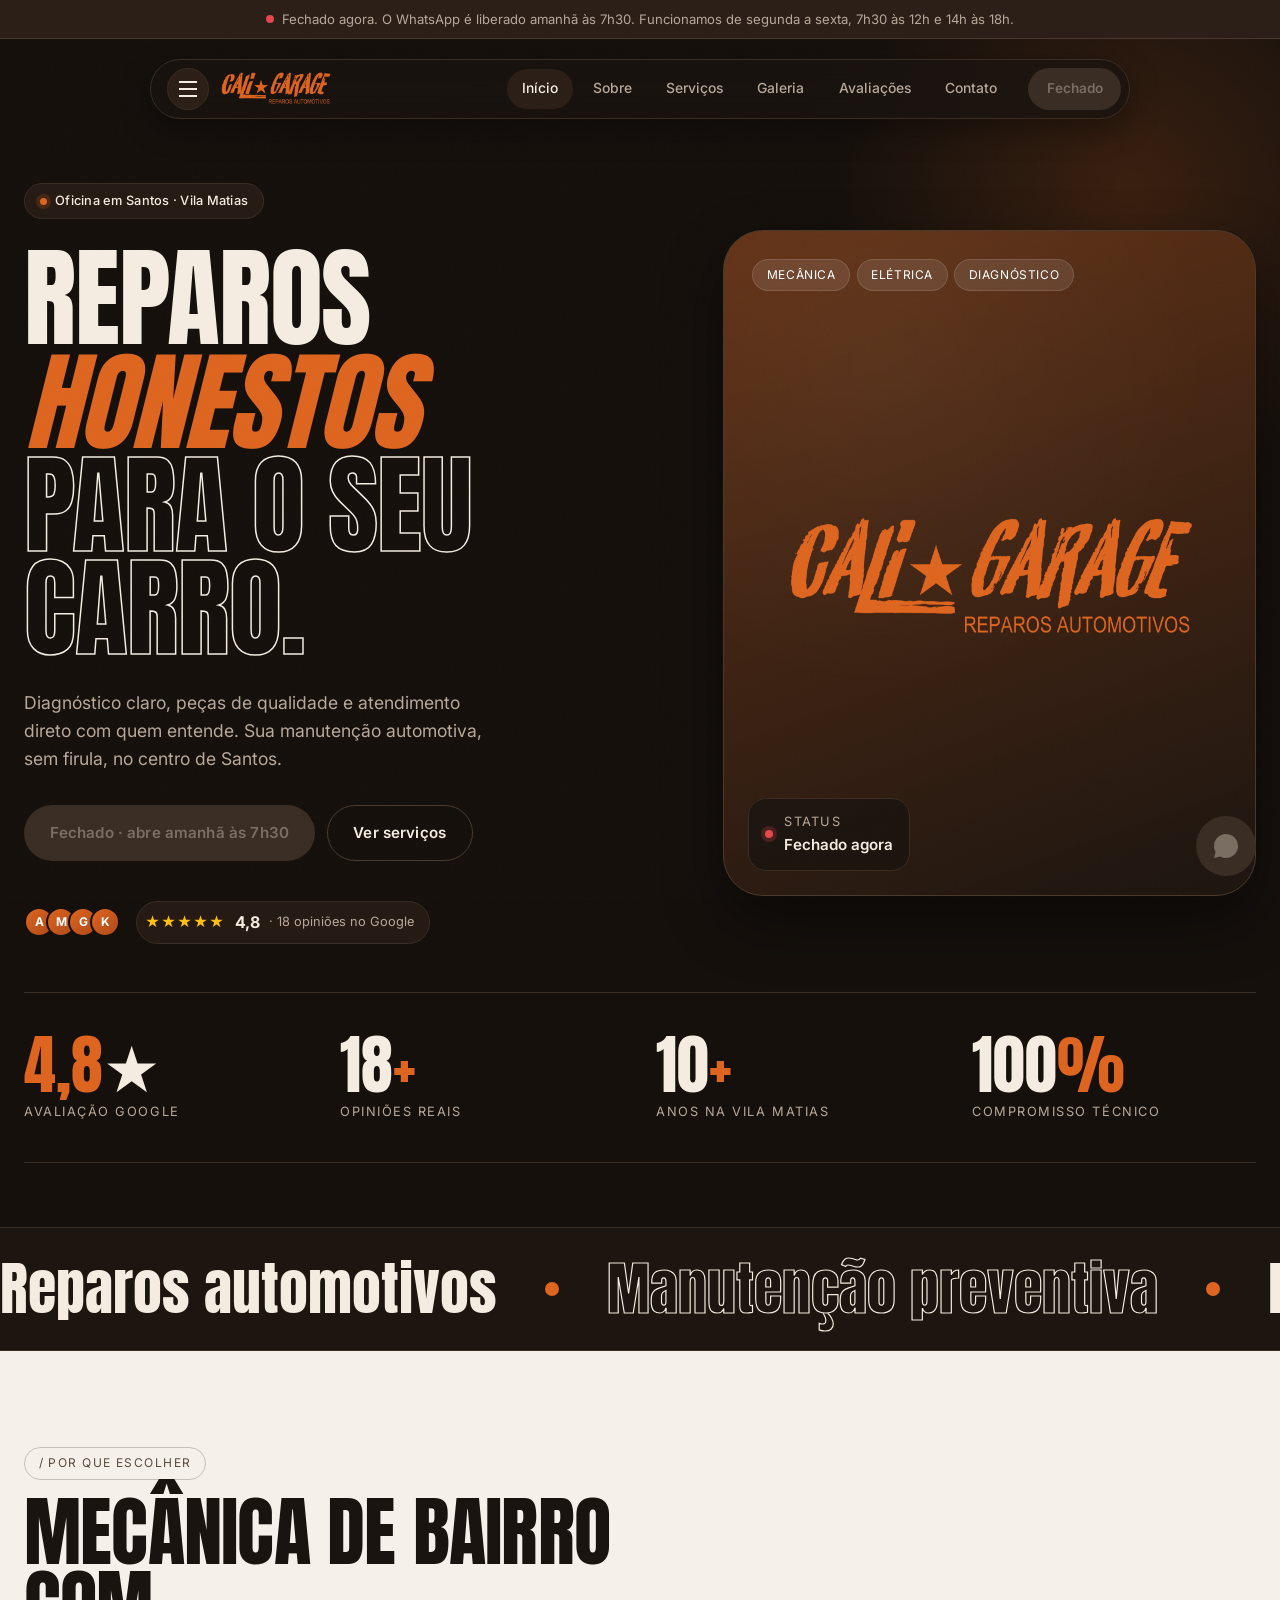
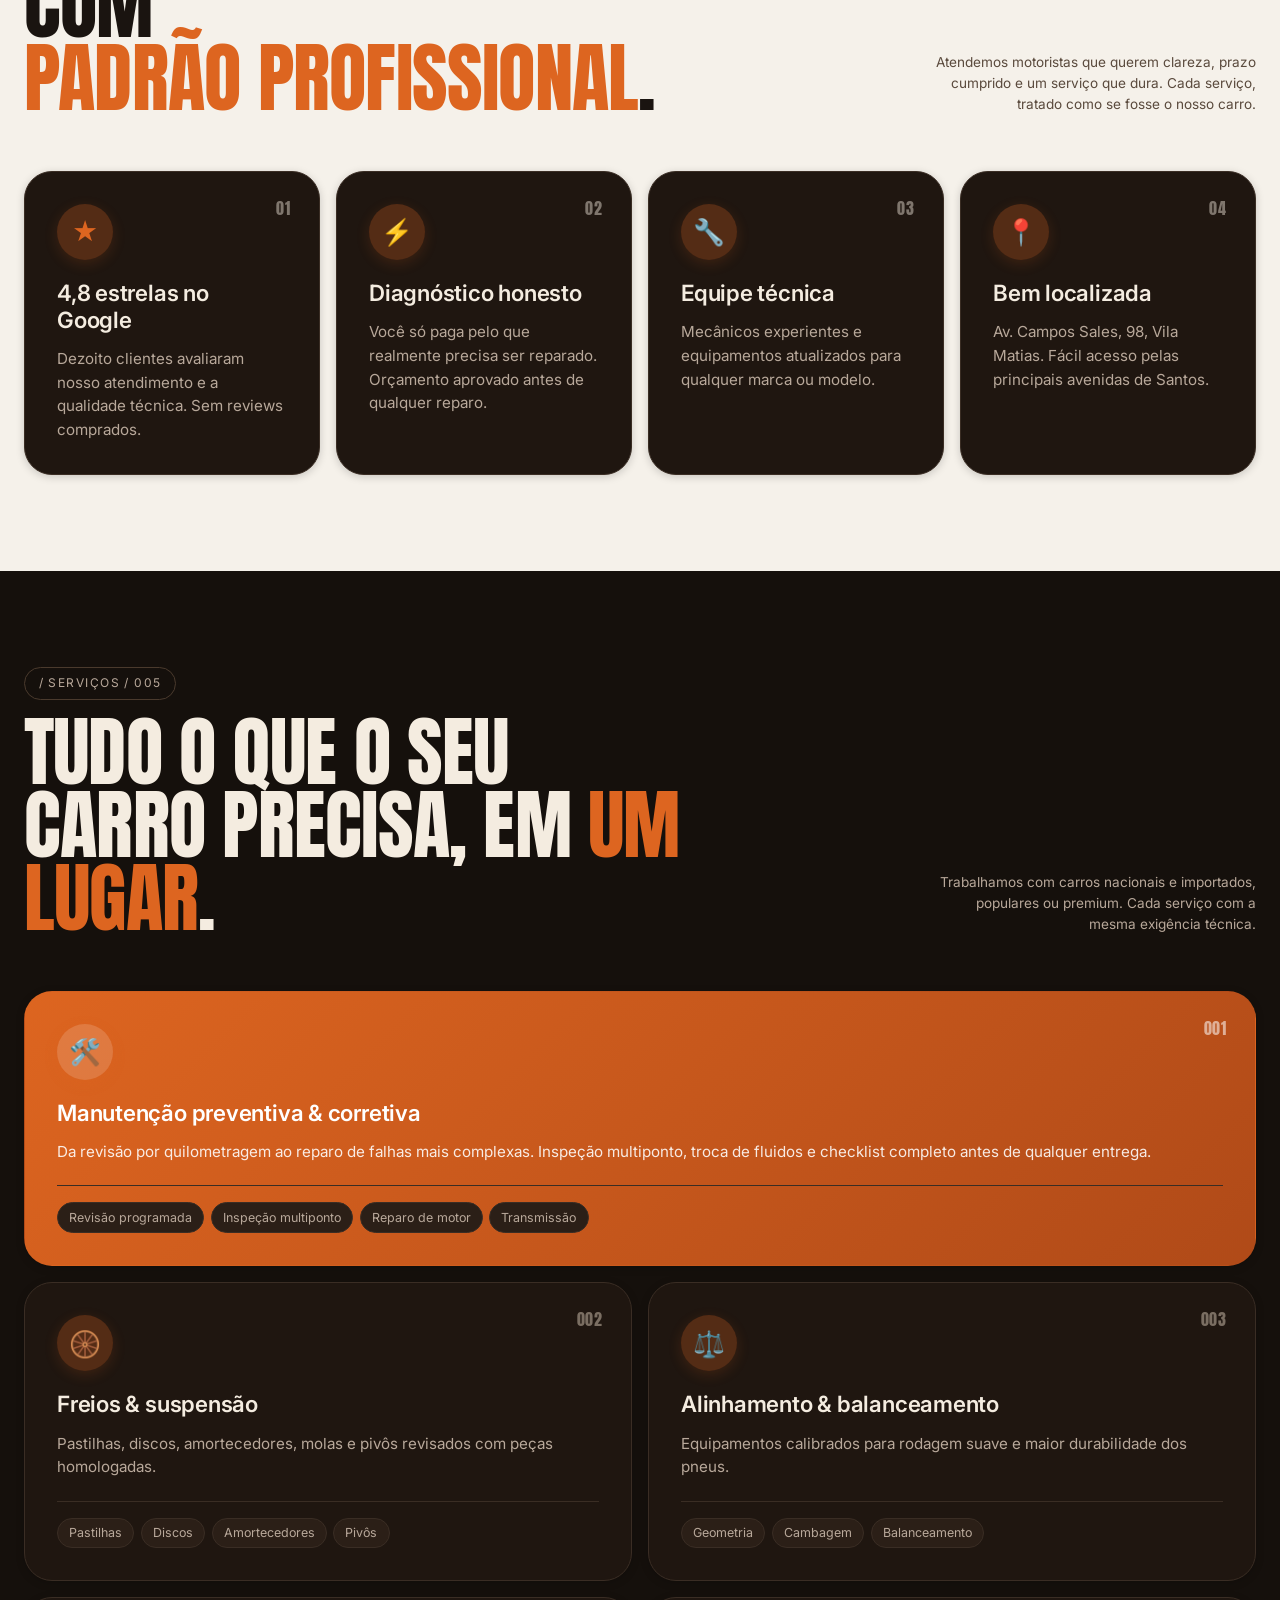
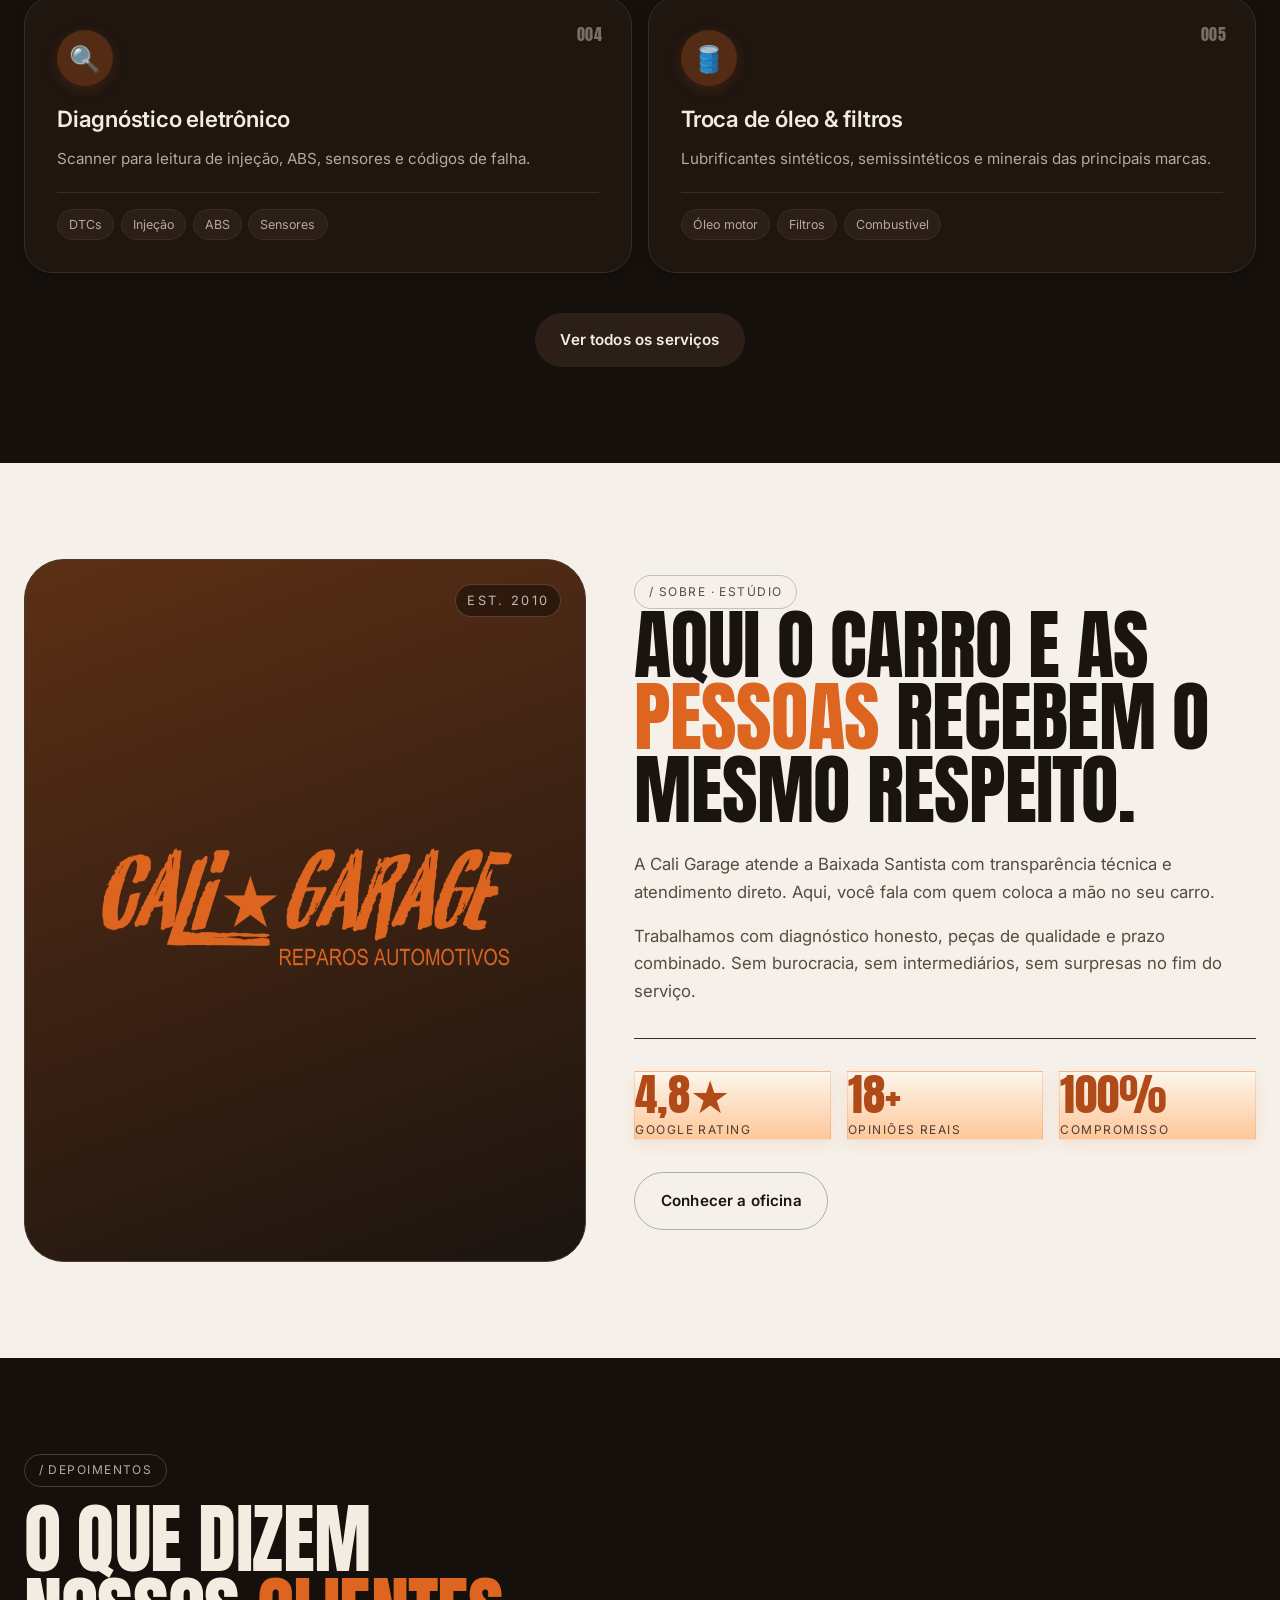
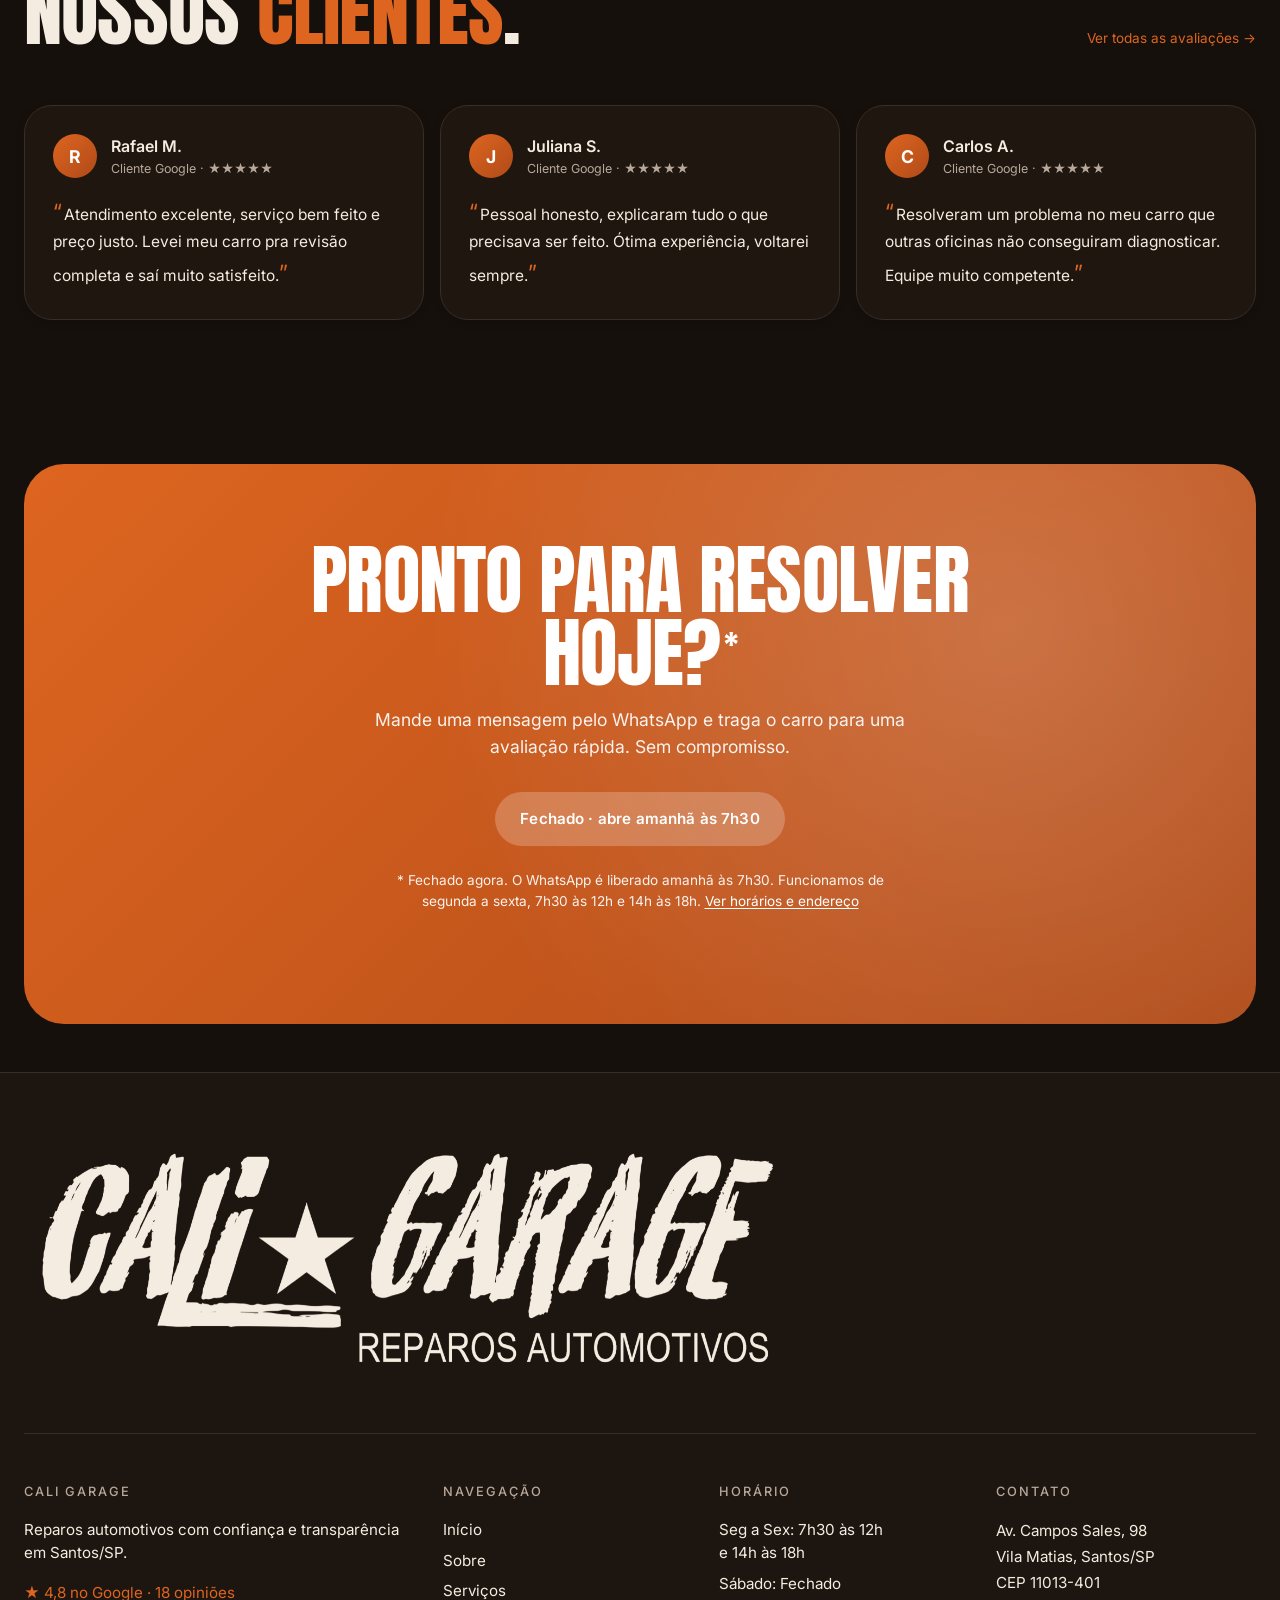
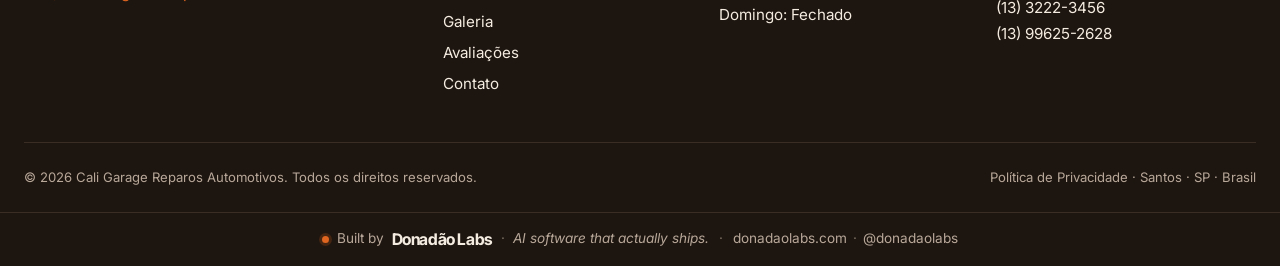
==== commit c8ebce5b: "fix(rev-0.10.1): resposta à auditoria externa de 06/09 Dos 10 achados: 5 procedem e foram corrigidos" ====
--- a/rev-0.1/index.html
+++ b/rev-0.1/index.html
@@ -28,12 +28,13 @@
   <link rel="canonical" href="https://caligarage.com.br/" />
 
   <link rel="icon" type="image/svg+xml" href="./img/favicon.svg" />
+  <link rel="alternate icon" href="/favicon.ico" sizes="any" />
 
   <link rel="preconnect" href="https://fonts.googleapis.com" />
   <link rel="preconnect" href="https://fonts.gstatic.com" crossorigin />
   <link href="https://fonts.googleapis.com/css2?family=Anton&family=Inter:wght@400;500;600;700&family=Inter+Tight:wght@700&family=Shrikhand&display=swap" rel="stylesheet" />
 
-  <link rel="stylesheet" href="./css/style.css?v=0.10.0" />
+  <link rel="stylesheet" href="./css/style.css?v=0.10.1" />
 
   <script type="application/ld+json">
   {
@@ -456,7 +457,7 @@
     </svg>
   </a>
 
-  <script src="./js/main.js?v=0.10.0" defer></script>
+  <script src="./js/main.js?v=0.10.1" defer></script>
 
 </body>
 </html>
--- a/rev-0.1/css/style.css
+++ b/rev-0.1/css/style.css
@@ -585,7 +585,7 @@
   box-shadow: 0 0 0 4px rgba(37, 211, 102, 0.22);
   transition: background-color var(--t), box-shadow var(--t);
 }
-.billboard-corner small { color: var(--color-text-muted); font-size: 0.7rem; letter-spacing: 0.1em; text-transform: uppercase; display: block; }
+.billboard-corner small { color: var(--color-text-muted); font-size: 0.8rem; letter-spacing: 0.1em; text-transform: uppercase; display: block; }
 .billboard-corner span { font-weight: 600; font-size: 0.95rem; }
 
 /* Status dinâmico (rev-0.7 v6): aberto verde / fechado vermelho.
@@ -835,7 +835,7 @@
   top: 1.5rem;
   right: 1.5rem;
   font-family: var(--font-body);
-  font-size: 0.7rem;
+  font-size: 0.8rem;
   letter-spacing: 0.18em;
   color: rgba(255,255,255,0.7);
   background-color: rgba(0,0,0,0.4);
@@ -1153,7 +1153,7 @@
 
 .footer-col h5 {
   font-family: var(--font-body);
-  font-size: 0.7rem;
+  font-size: 0.8rem;
   letter-spacing: 0.16em;
   color: var(--color-text-muted);
   margin-bottom: 1rem;
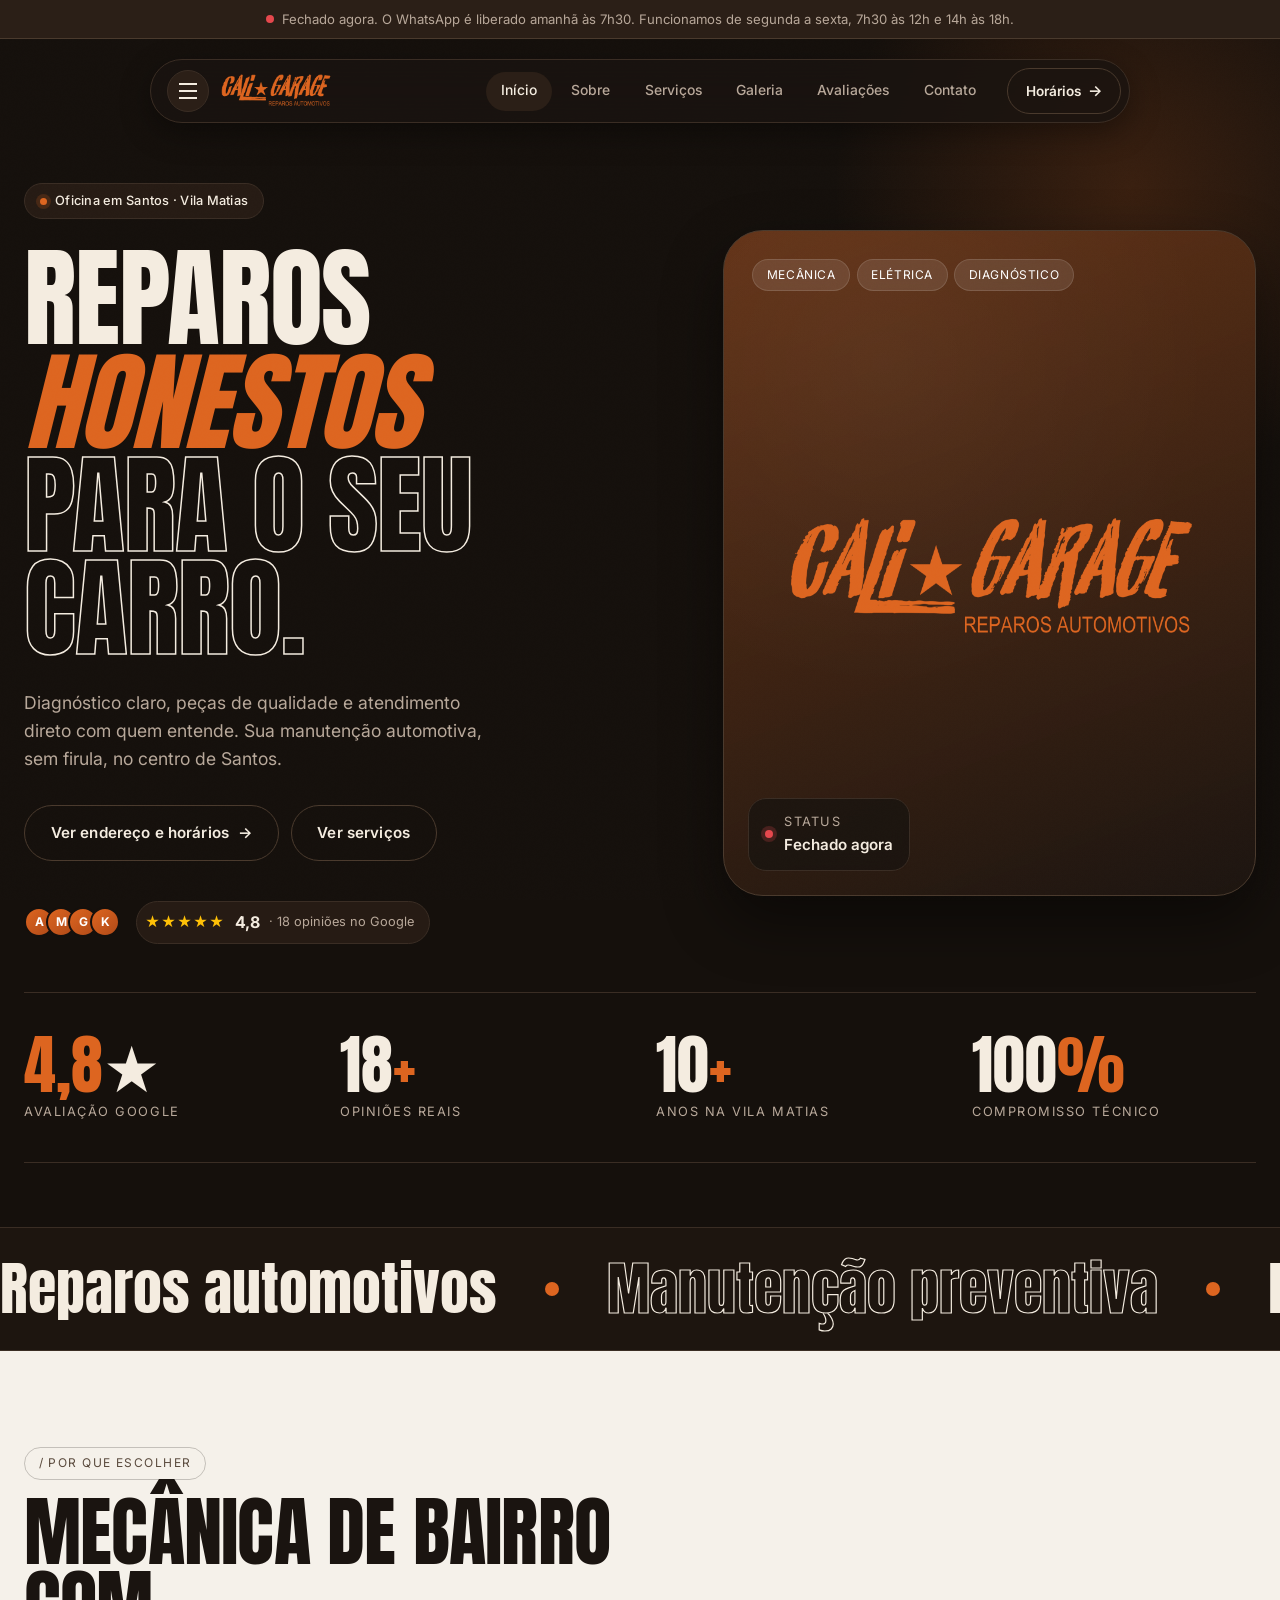
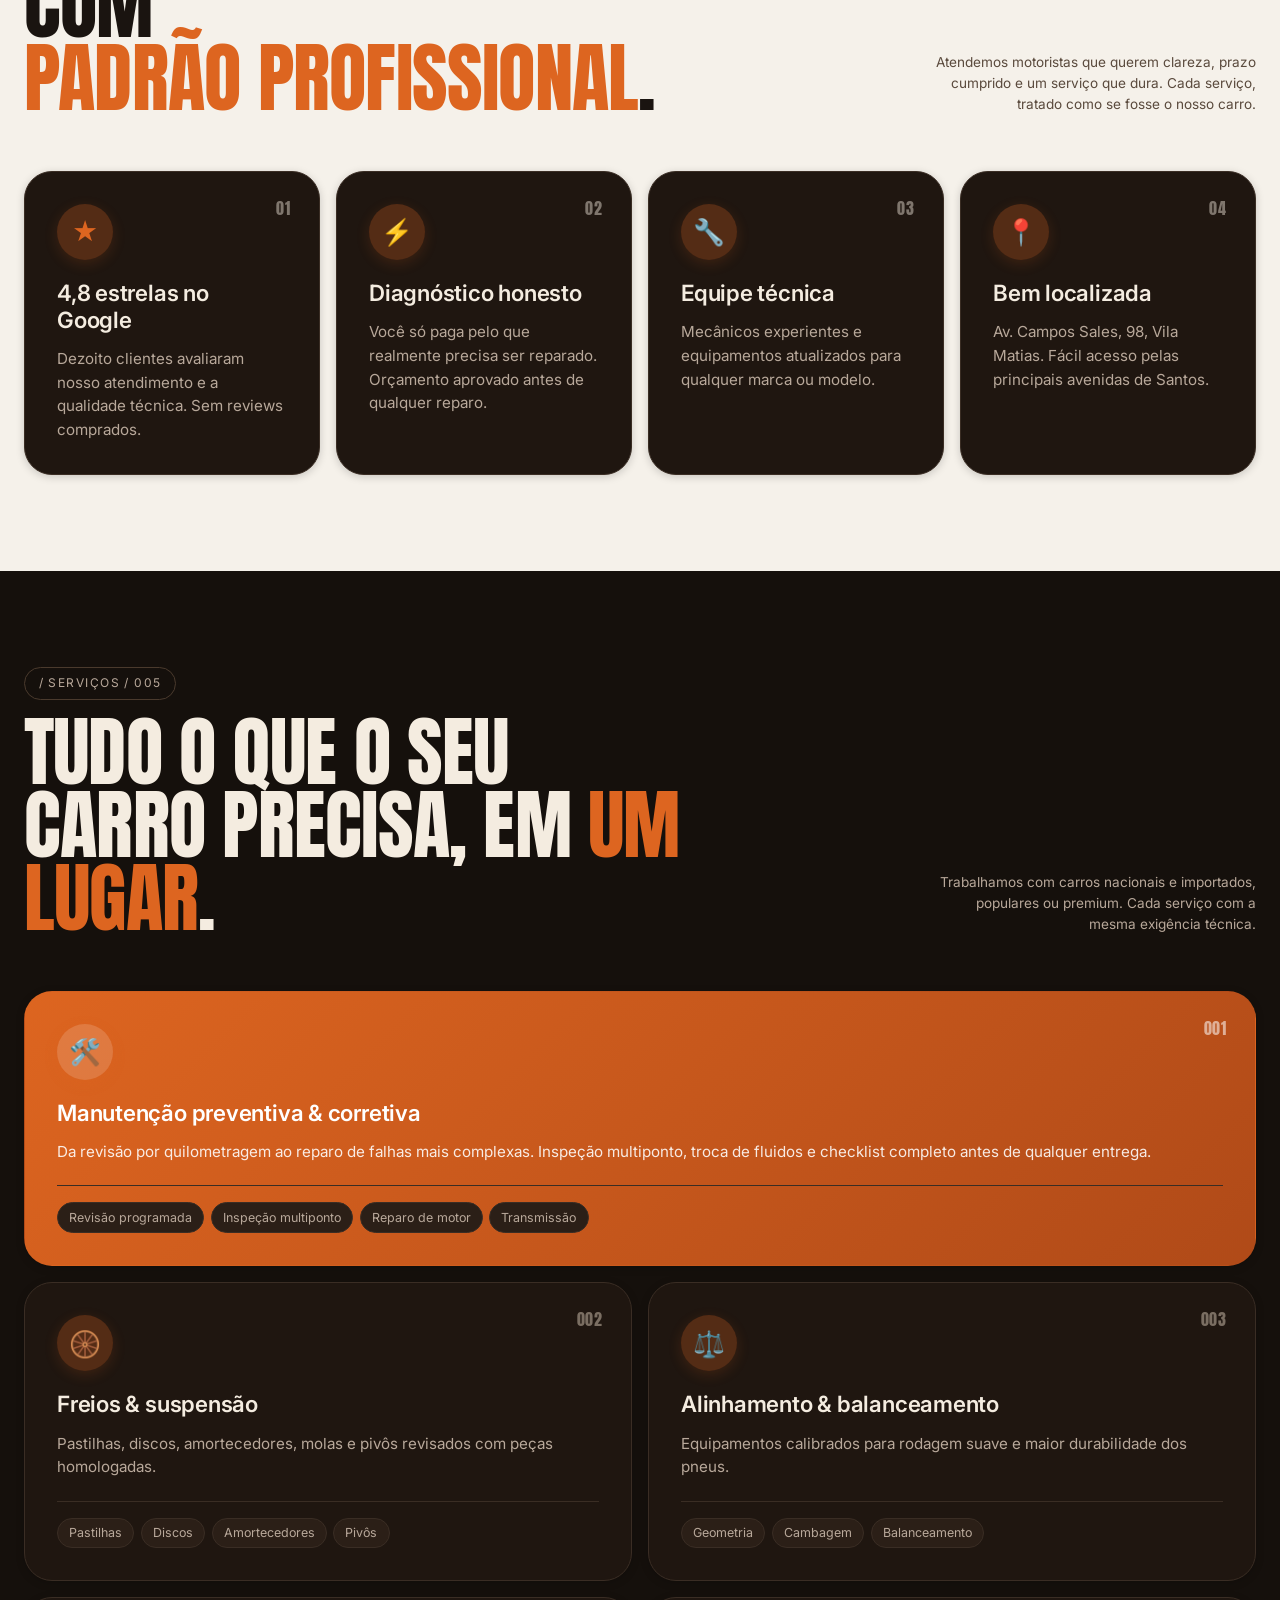
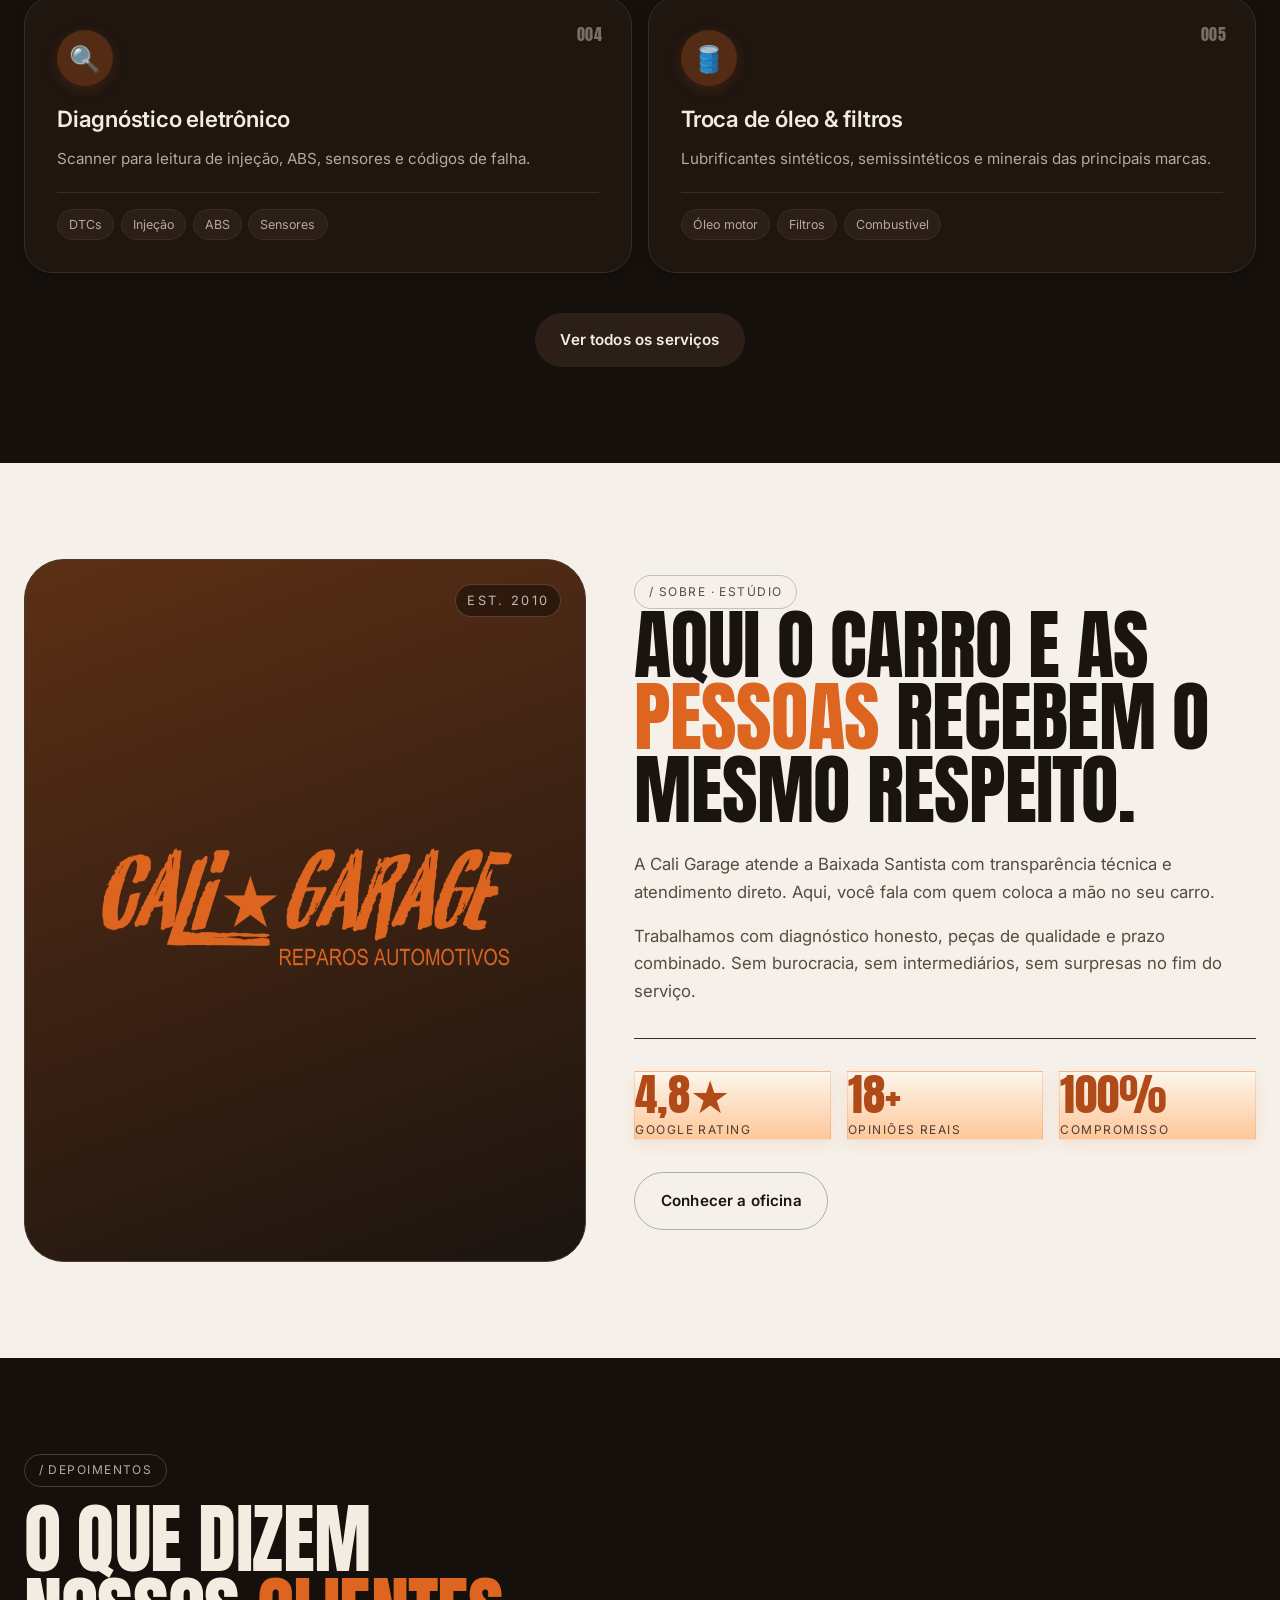
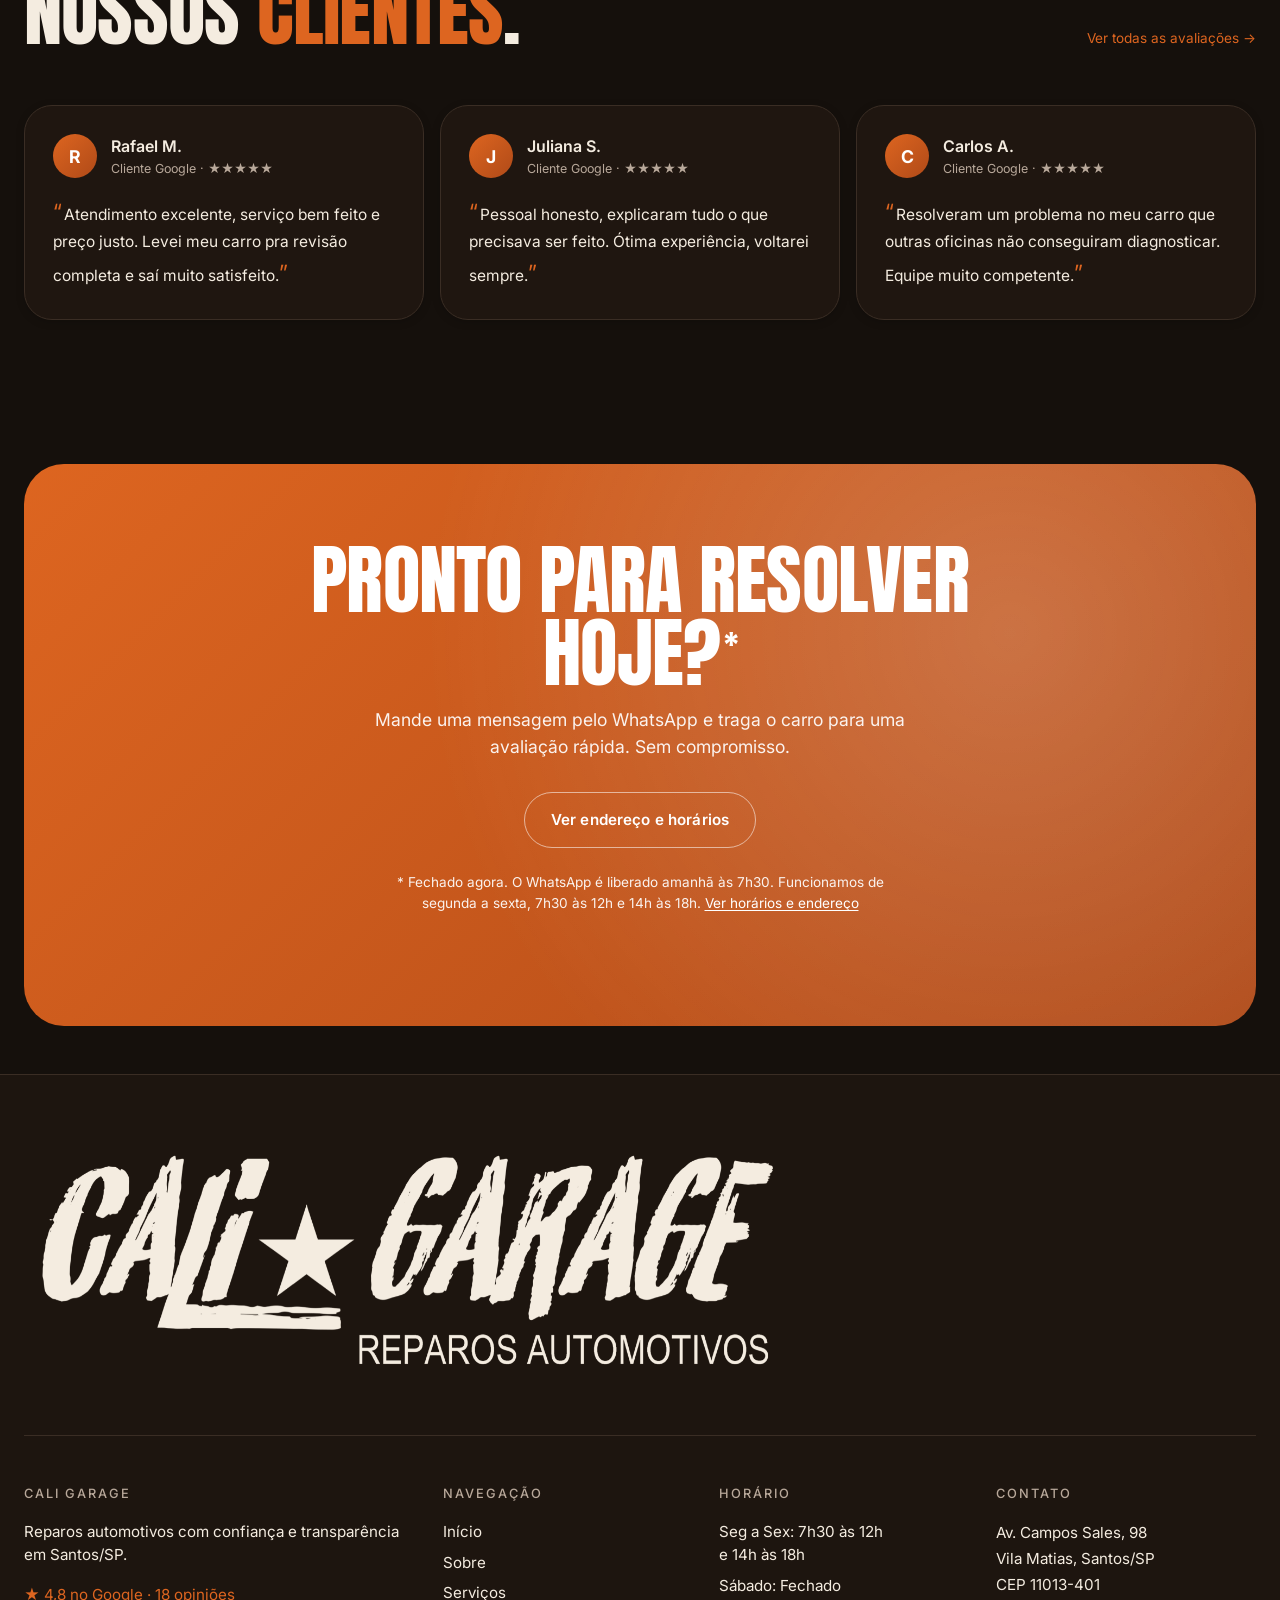
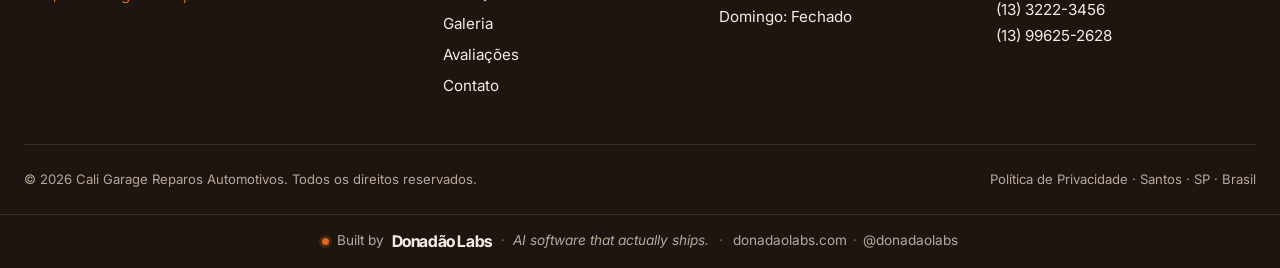
==== commit 6f07545e: "fix(rev-0.10.2): CTA fora do horário deixa de ser botão morto Adotada a opção (c) da auditoria de 06" ====
--- a/rev-0.1/index.html
+++ b/rev-0.1/index.html
@@ -34,7 +34,7 @@
   <link rel="preconnect" href="https://fonts.gstatic.com" crossorigin />
   <link href="https://fonts.googleapis.com/css2?family=Anton&family=Inter:wght@400;500;600;700&family=Inter+Tight:wght@700&family=Shrikhand&display=swap" rel="stylesheet" />
 
-  <link rel="stylesheet" href="./css/style.css?v=0.10.1" />
+  <link rel="stylesheet" href="./css/style.css?v=0.10.2" />
 
   <script type="application/ld+json">
   {
@@ -457,7 +457,7 @@
     </svg>
   </a>
 
-  <script src="./js/main.js?v=0.10.1" defer></script>
+  <script src="./js/main.js?v=0.10.2" defer></script>
 
 </body>
 </html>
--- a/rev-0.1/css/style.css
+++ b/rev-0.1/css/style.css
@@ -1254,25 +1254,40 @@
 }
 .whatsapp-float:hover { background-color: var(--color-whatsapp-hover); transform: scale(1.08); }
 .whatsapp-float svg { width: 32px; height: 32px; fill: #fff; }
-
-/* CTA de WhatsApp fora do horário de atendimento (rev-0.9.6).
-   A oficina não trabalha por agendamento: fora do expediente o botão
-   fica inativo em vez de abrir uma conversa que ninguém vai responder.
-   O href é removido pelo JS, então não há navegação a bloquear aqui. */
-.is-closed {
-  background-color: var(--color-border) !important;
-  color: var(--color-text-dim) !important;
+/* O display do .whatsapp-float vence o [hidden] do user-agent, então o
+   atributo sozinho não esconde nada. Sem esta regra o flutuante fica na tela
+   fora do expediente, cinza e sem link: o botão morto que se quis eliminar. */
+.whatsapp-float[hidden] { display: none !important; }
+
+/* CTA fora do horário de atendimento (rev-0.10.2).
+   Antes o botão ficava morto, sem href. Agora vira caminho para o horário e o
+   endereço, então NÃO pode parecer desabilitado: continua clicável, só perde a
+   proeminência do estado aberto. O flutuante, que é ícone de WhatsApp, some. */
+.is-offhours {
+  background-color: transparent !important;
+  color: var(--color-text) !important;
+  border: 1px solid var(--color-border-strong) !important;
   box-shadow: none !important;
-  cursor: not-allowed;
+  cursor: pointer;
   animation: none !important;
 }
-.is-closed:hover {
-  background-color: var(--color-border) !important;
-  color: var(--color-text-dim) !important;
+.is-offhours:hover {
+  background-color: var(--color-surface-2) !important;
+  border-color: var(--color-orange) !important;
+  color: var(--color-text) !important;
   transform: none !important;
 }
-.nav-cta.is-closed::after,
-.btn-primary.is-closed::after { content: none; }
+.nav-cta.is-offhours::after,
+.btn-primary.is-offhours::after { content: '→'; font-size: 0.95rem; }
+.cta-strip .btn-whatsapp.is-offhours {
+  border-color: rgba(255, 255, 255, 0.55) !important;
+  color: #fff !important;
+}
+.cta-strip .btn-whatsapp.is-offhours:hover {
+  background-color: rgba(255, 255, 255, 0.16) !important;
+  border-color: #fff !important;
+  color: #fff !important;
+}
 
 /* Tarja de oficina fechada (rev-0.9.7). Fica escondida no HTML e só aparece
    fora do expediente, por js/main.js, que também mede a altura real dela.
@@ -1316,13 +1331,6 @@
 
 body.is-banner-on { padding-top: var(--banner-h, 2.6rem); }
 body.is-banner-on .site-header { top: calc(1.25rem + var(--banner-h, 2.6rem)); }
-.whatsapp-float.is-closed svg { fill: var(--color-text-dim); }
-.cta-strip .btn-whatsapp.is-closed,
-.cta-strip .btn-whatsapp.is-closed:hover {
-  background-color: rgba(255, 255, 255, 0.22) !important;
-  color: #fff !important;
-}
-
 @keyframes pulse {
   0%   { box-shadow: 0 10px 28px rgba(37,211,102,0.5), 0 0 0 0 rgba(37,211,102,0.45); }
   70%  { box-shadow: 0 10px 28px rgba(37,211,102,0.5), 0 0 0 18px rgba(37,211,102,0); }
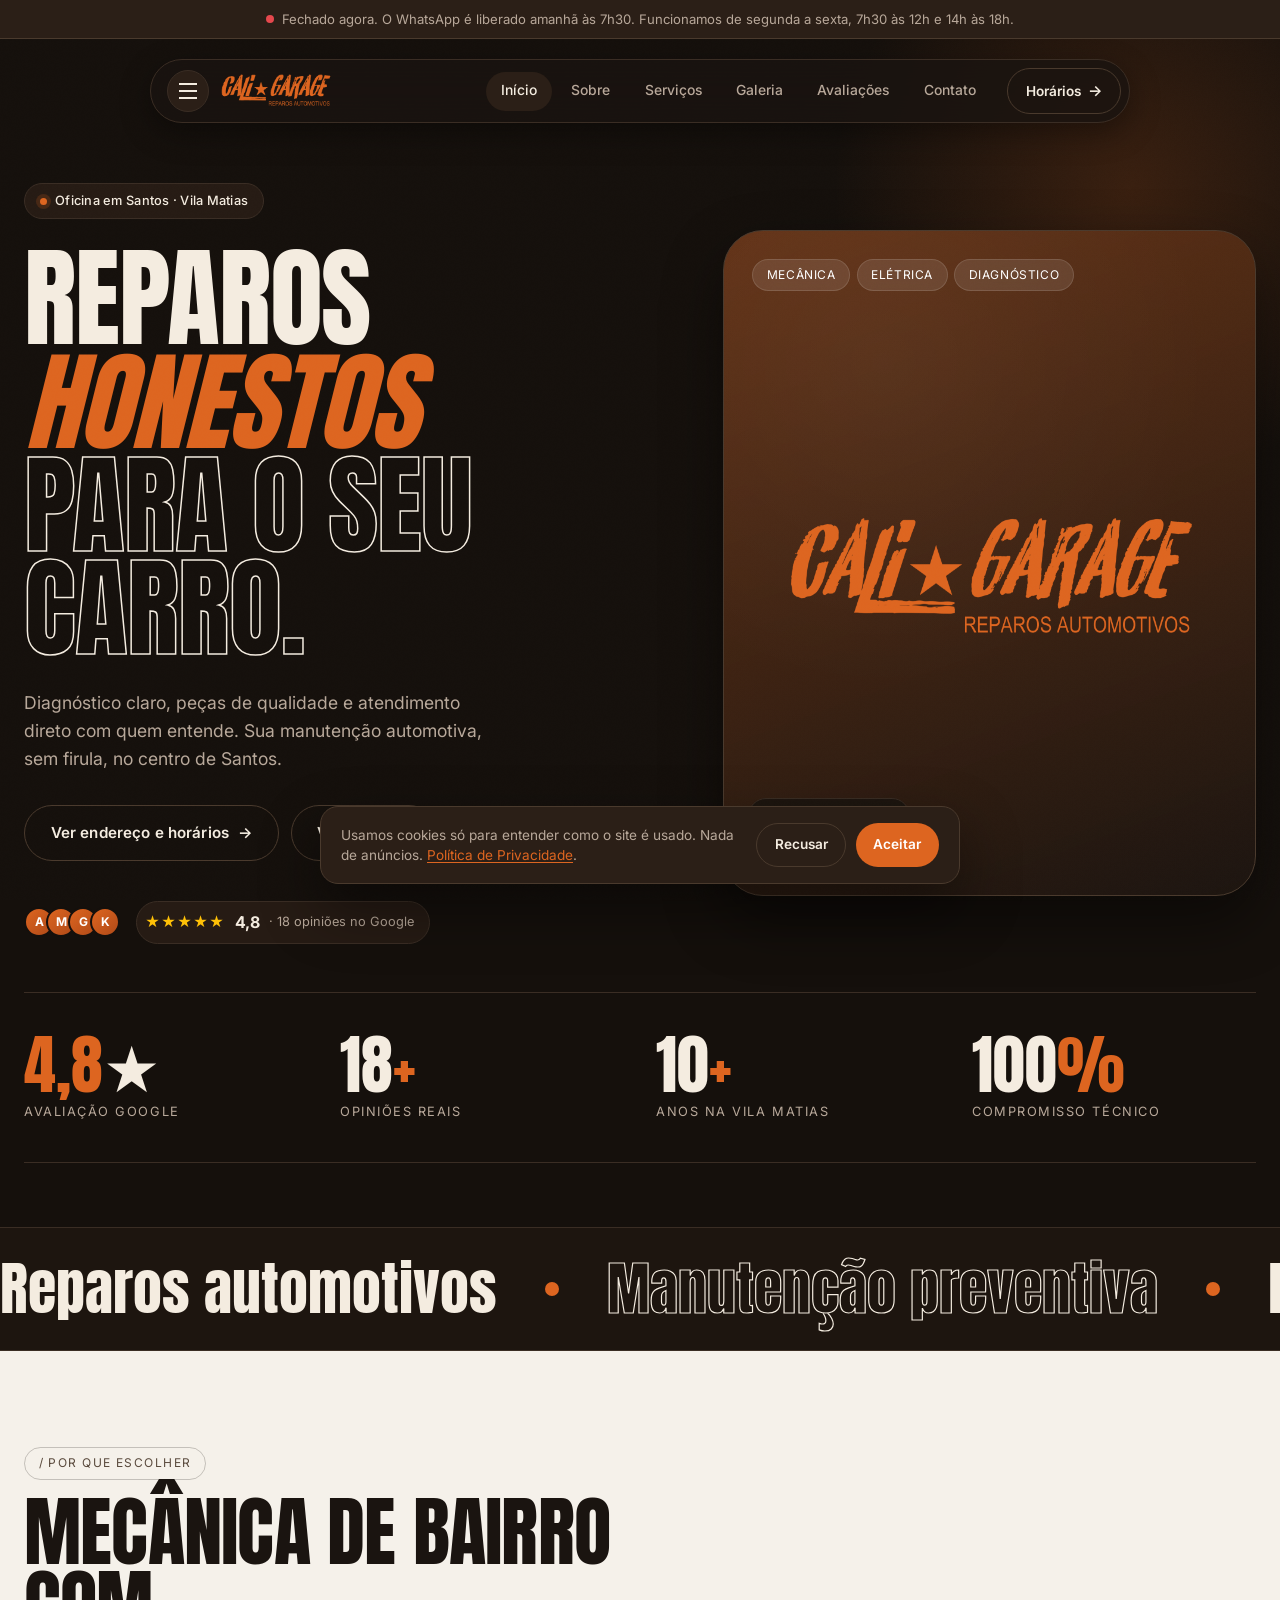
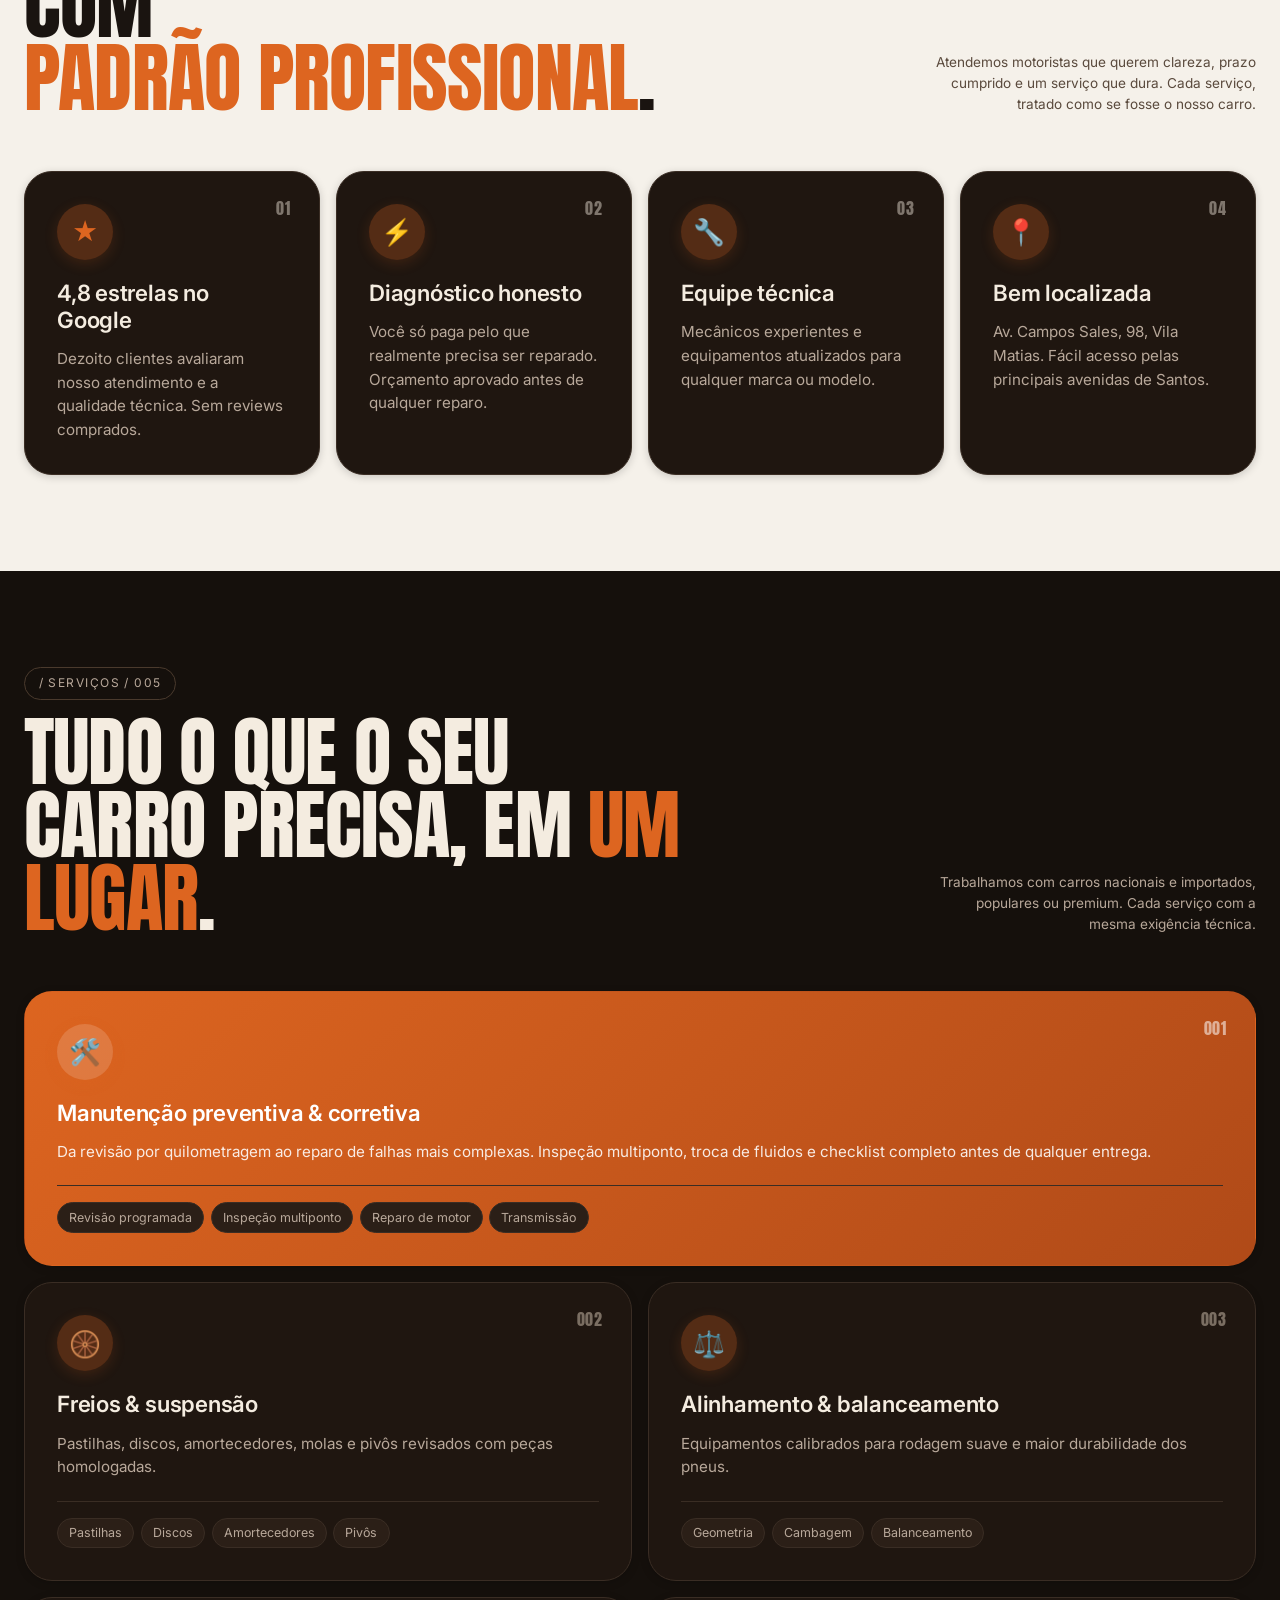
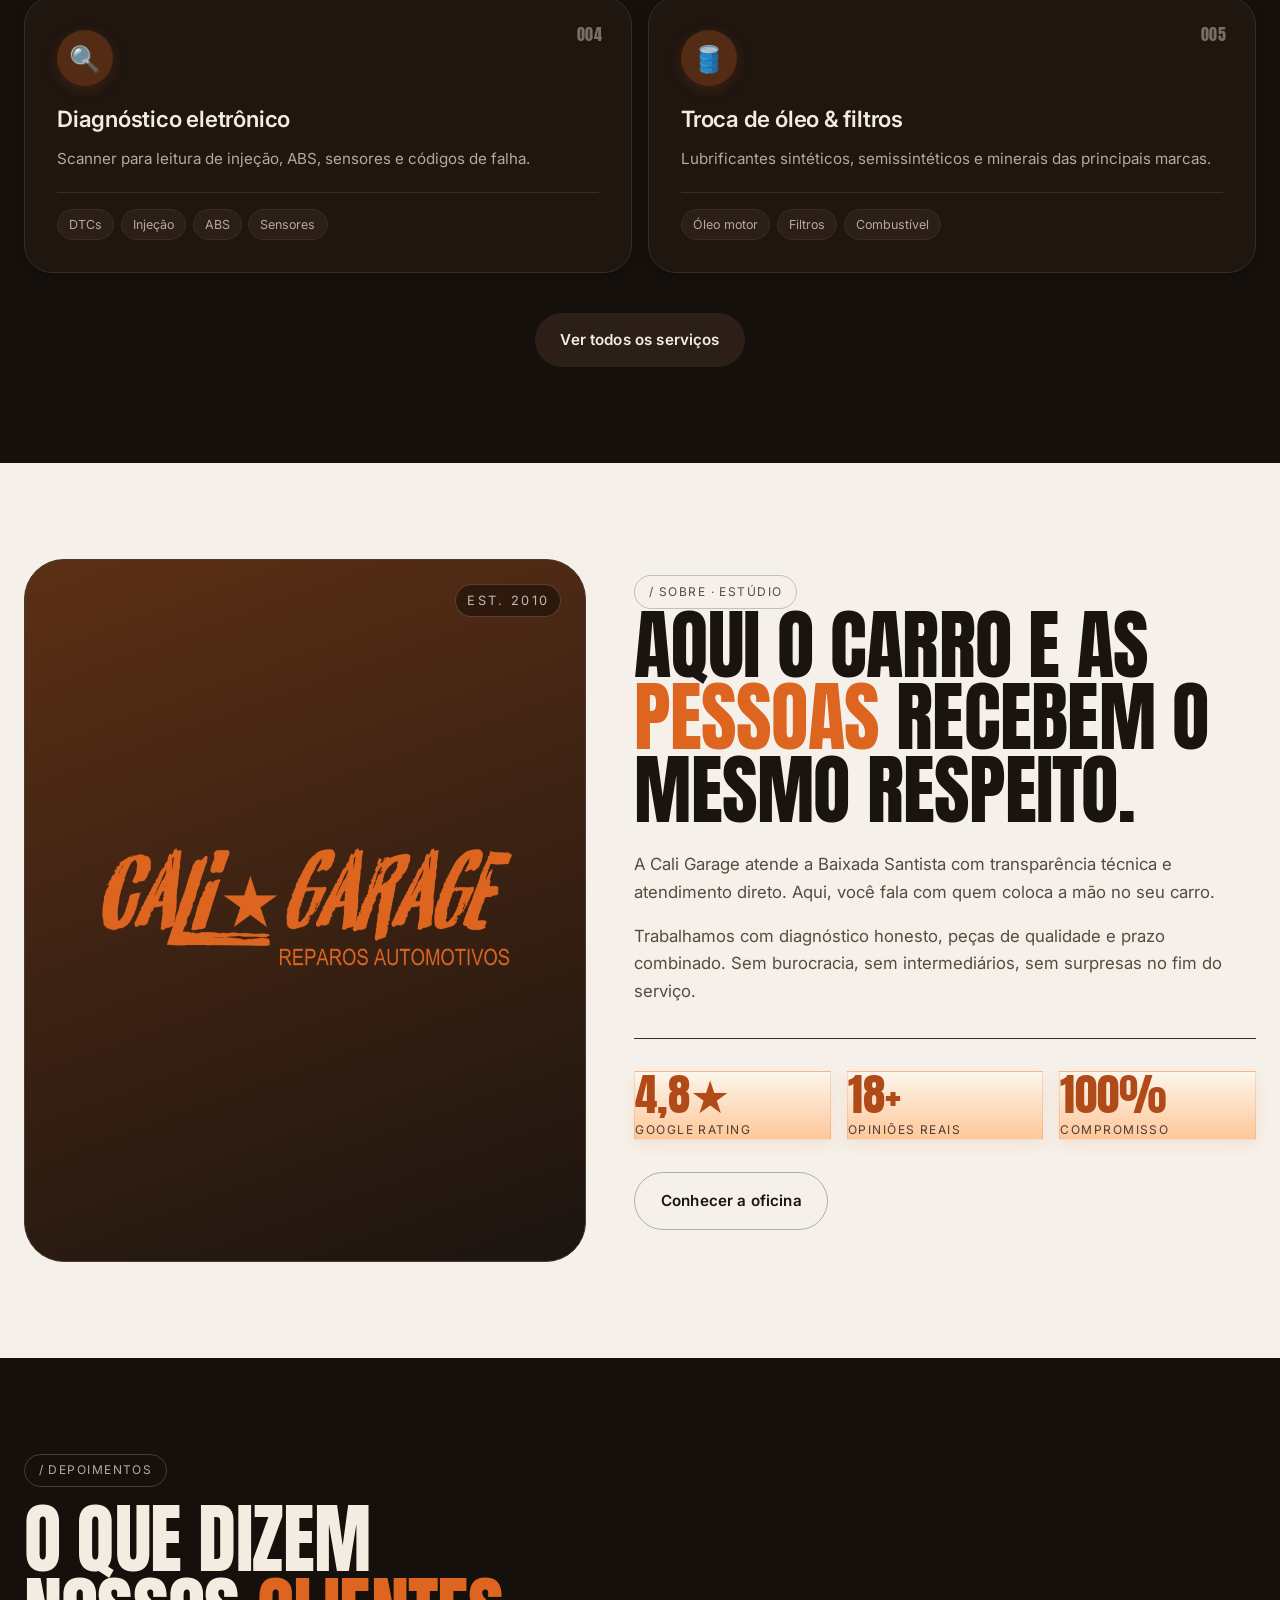
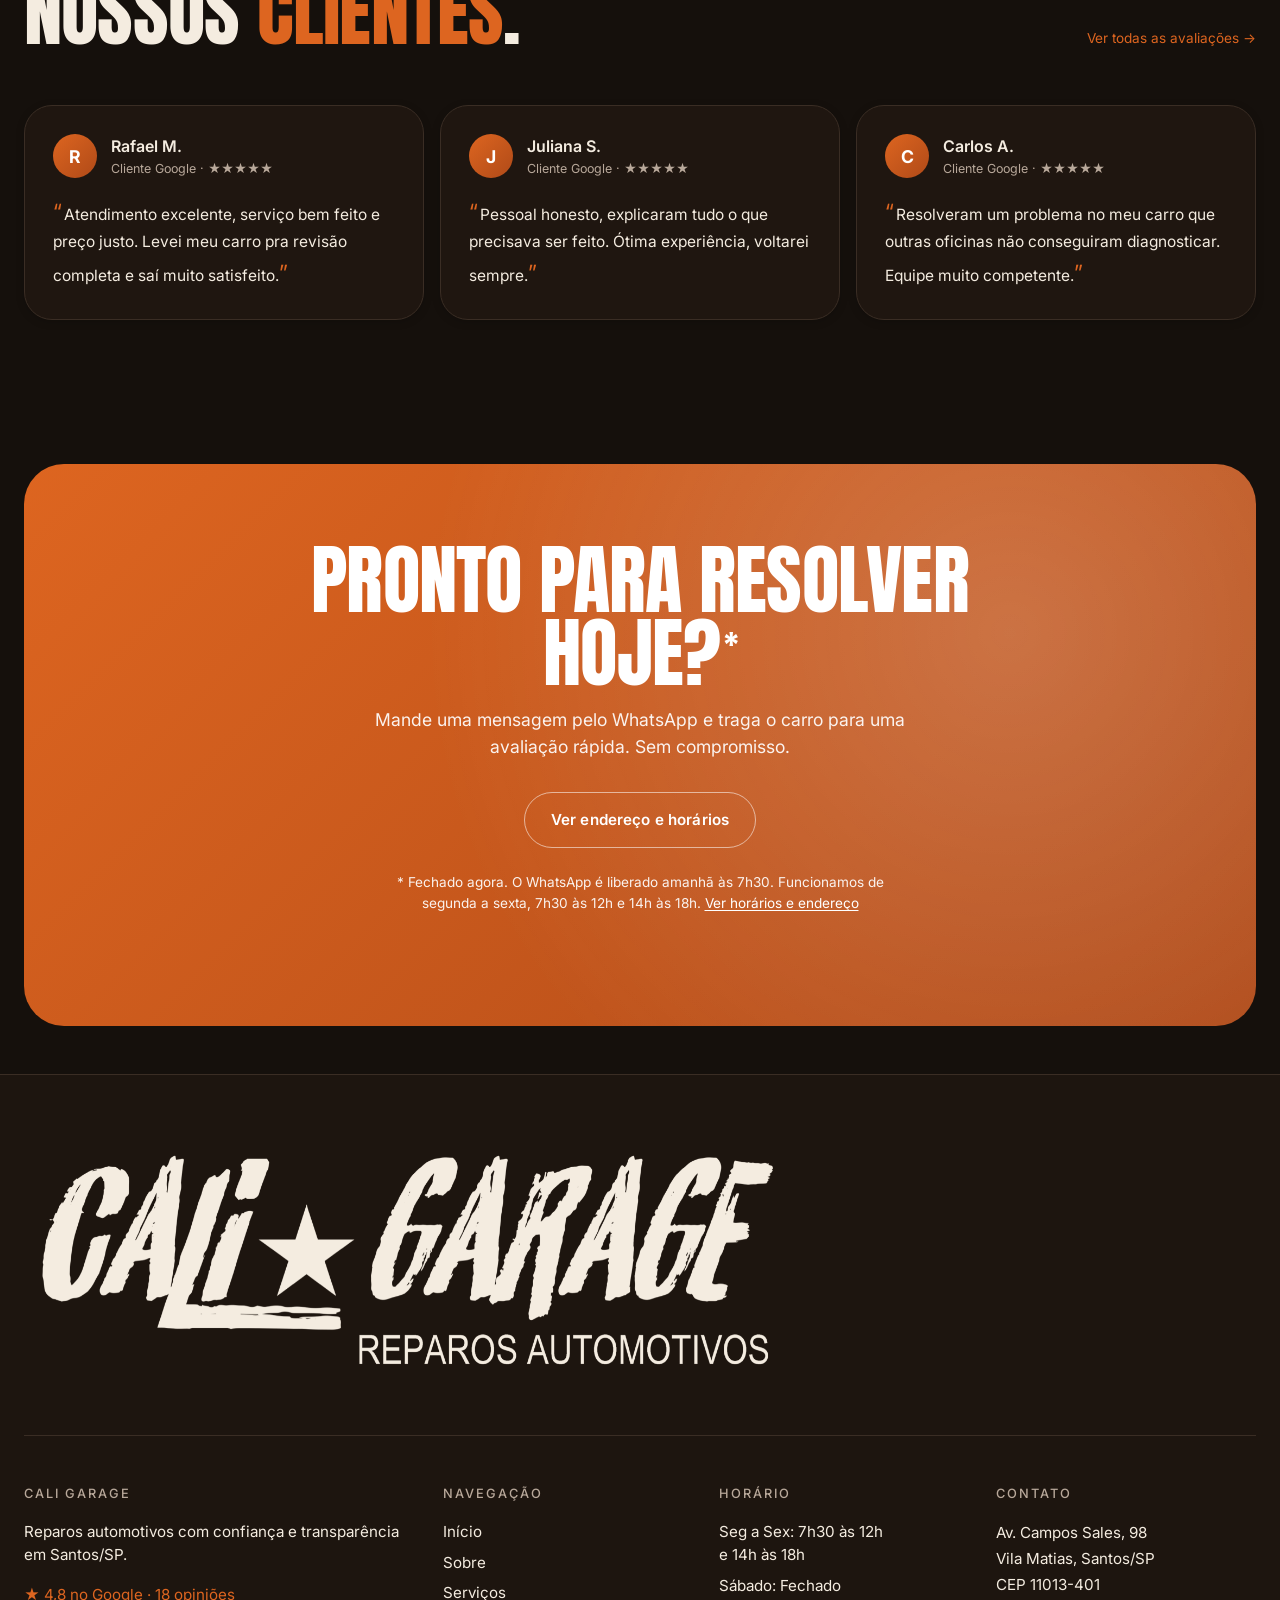
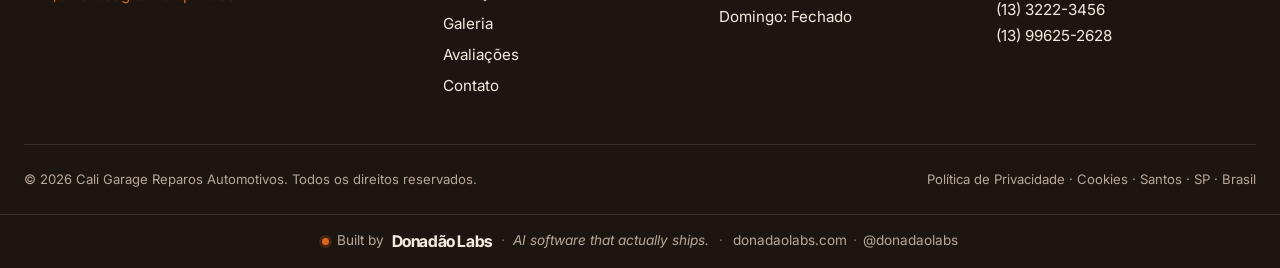
==== commit 3e2dcf0f: "feat(rev-0.11.2): GA4 ativado com Consent Mode básico Measurement ID G-33VMGDZ8BQ, fornecido pelo cl" ====
--- a/rev-0.1/index.html
+++ b/rev-0.1/index.html
@@ -34,7 +34,7 @@
   <link rel="preconnect" href="https://fonts.gstatic.com" crossorigin />
   <link href="https://fonts.googleapis.com/css2?family=Anton&family=Inter:wght@400;500;600;700&family=Inter+Tight:wght@700&family=Shrikhand&display=swap" rel="stylesheet" />
 
-  <link rel="stylesheet" href="./css/style.css?v=0.10.2" />
+  <link rel="stylesheet" href="./css/style.css?v=0.11.2" />
 
   <script type="application/ld+json">
   {
@@ -457,7 +457,8 @@
     </svg>
   </a>
 
-  <script src="./js/main.js?v=0.10.2" defer></script>
+  <script src="./js/main.js?v=0.11.2" defer></script>
+  <script src="./js/analytics.js?v=0.11.2" defer></script>
 
 </body>
 </html>
--- a/rev-0.1/css/style.css
+++ b/rev-0.1/css/style.css
@@ -1259,6 +1259,59 @@
    fora do expediente, cinza e sem link: o botão morto que se quis eliminar. */
 .whatsapp-float[hidden] { display: none !important; }
 
+/* ---------- BANNER DE COOKIES (rev-0.11) ----------
+   Só existe quando o GA está ativo: o analytics.js cria o elemento.
+   Fica acima do flutuante do WhatsApp (z-index 99) e abaixo do header. */
+.cookie-banner {
+  position: fixed;
+  left: 1rem;
+  right: 1rem;
+  bottom: 1rem;
+  z-index: 120;
+  max-width: 640px;
+  margin: 0 auto;
+  display: flex;
+  flex-wrap: wrap;
+  align-items: center;
+  gap: 1rem;
+  padding: 1rem 1.25rem;
+  background-color: var(--color-card-2);
+  border: 1px solid var(--color-border-strong);
+  border-radius: var(--radius-md);
+  box-shadow: var(--shadow-lg);
+}
+.cookie-banner p {
+  flex: 1 1 260px;
+  margin: 0;
+  font-size: 0.85rem;
+  color: var(--color-text-muted);
+  line-height: 1.5;
+}
+.cookie-banner a { color: var(--color-orange); text-decoration: underline; text-underline-offset: 2px; }
+.cookie-banner-acoes { display: flex; gap: 0.6rem; flex-shrink: 0; }
+.cookie-btn {
+  padding: 0.6rem 1.1rem;
+  border-radius: var(--radius-pill);
+  font-size: 0.85rem;
+  font-weight: 600;
+  min-height: 44px;
+  transition: background-color var(--t), border-color var(--t);
+}
+.cookie-btn-primary { background-color: var(--color-orange); color: #fff; }
+.cookie-btn-primary:hover { background-color: var(--color-orange-light); }
+.cookie-btn-ghost {
+  background-color: transparent;
+  color: var(--color-text);
+  border: 1px solid var(--color-border-strong);
+}
+.cookie-btn-ghost:hover { border-color: var(--color-orange); }
+
+@media (max-width: 520px) {
+  .cookie-banner { flex-direction: column; align-items: stretch; }
+  .cookie-banner-acoes { justify-content: stretch; }
+  .cookie-btn { flex: 1; }
+}
+
 /* CTA fora do horário de atendimento (rev-0.10.2).
    Antes o botão ficava morto, sem href. Agora vira caminho para o horário e o
    endereço, então NÃO pode parecer desabilitado: continua clicável, só perde a
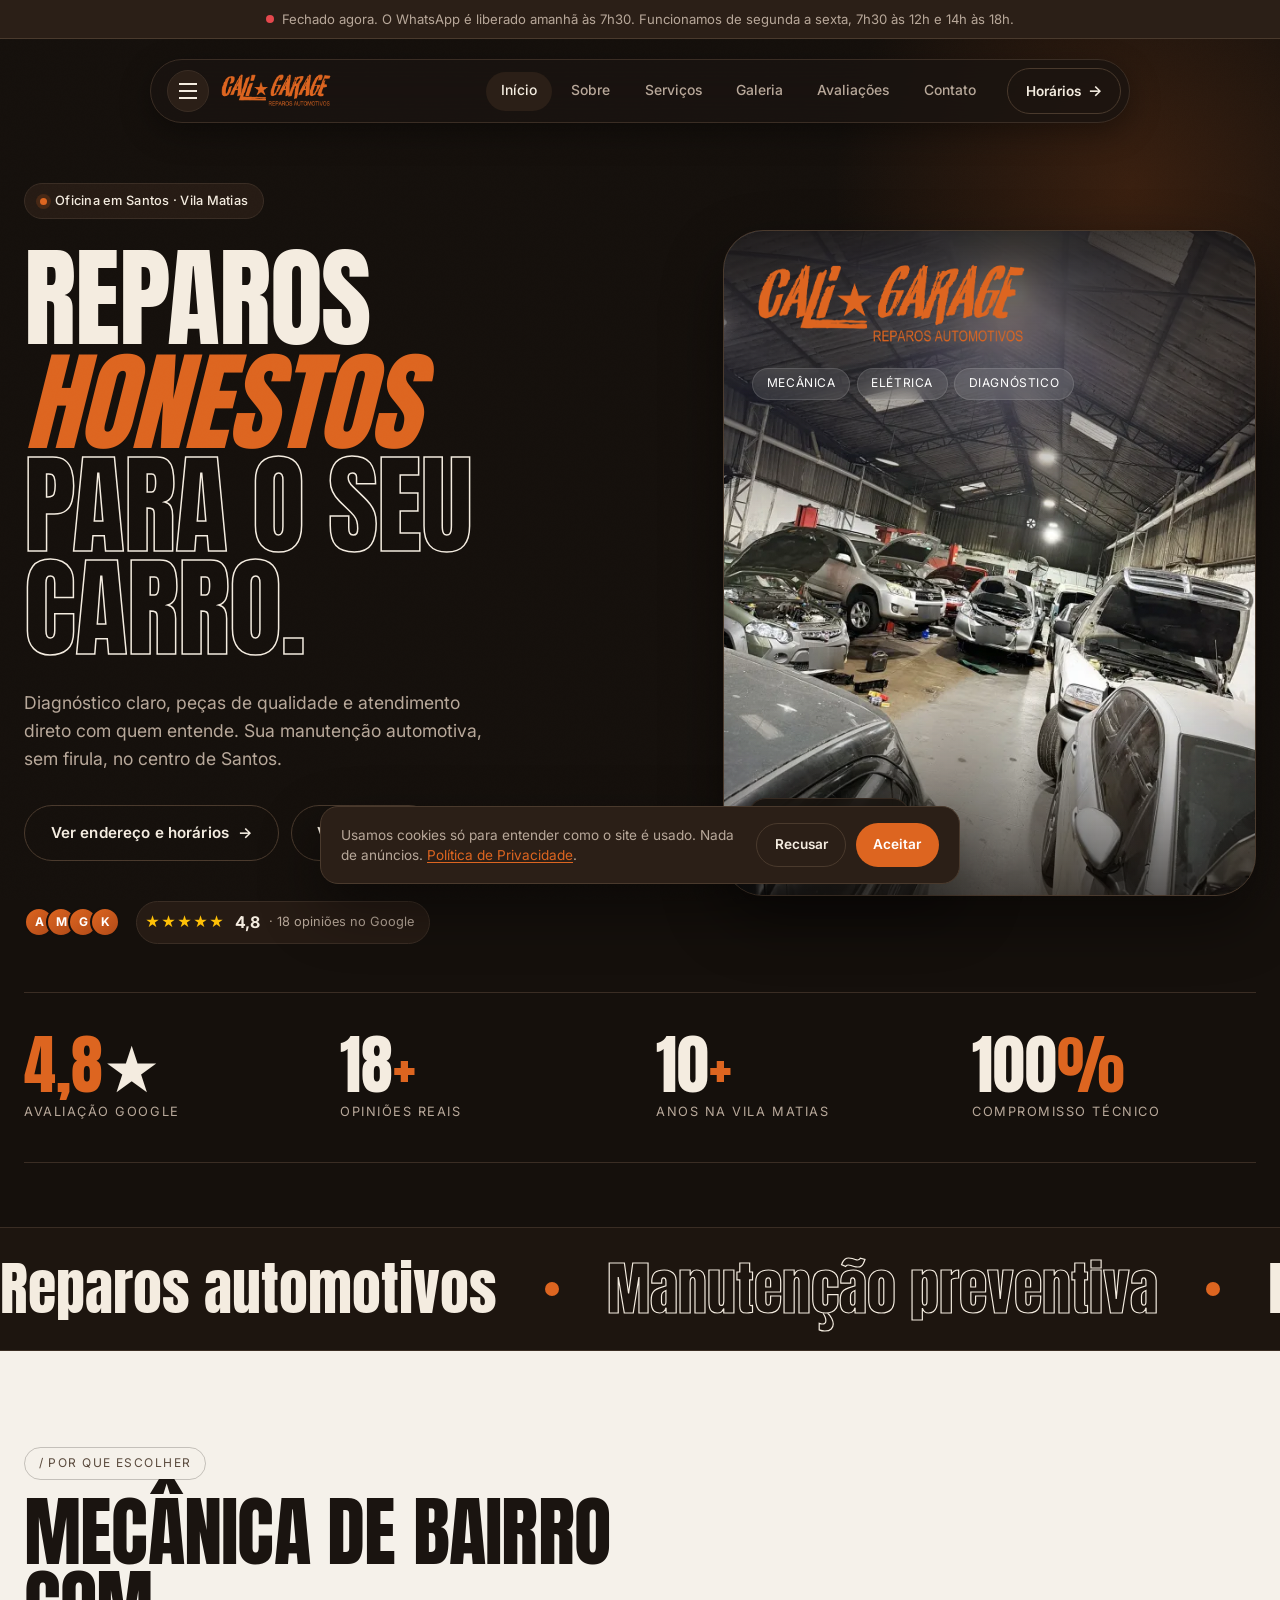
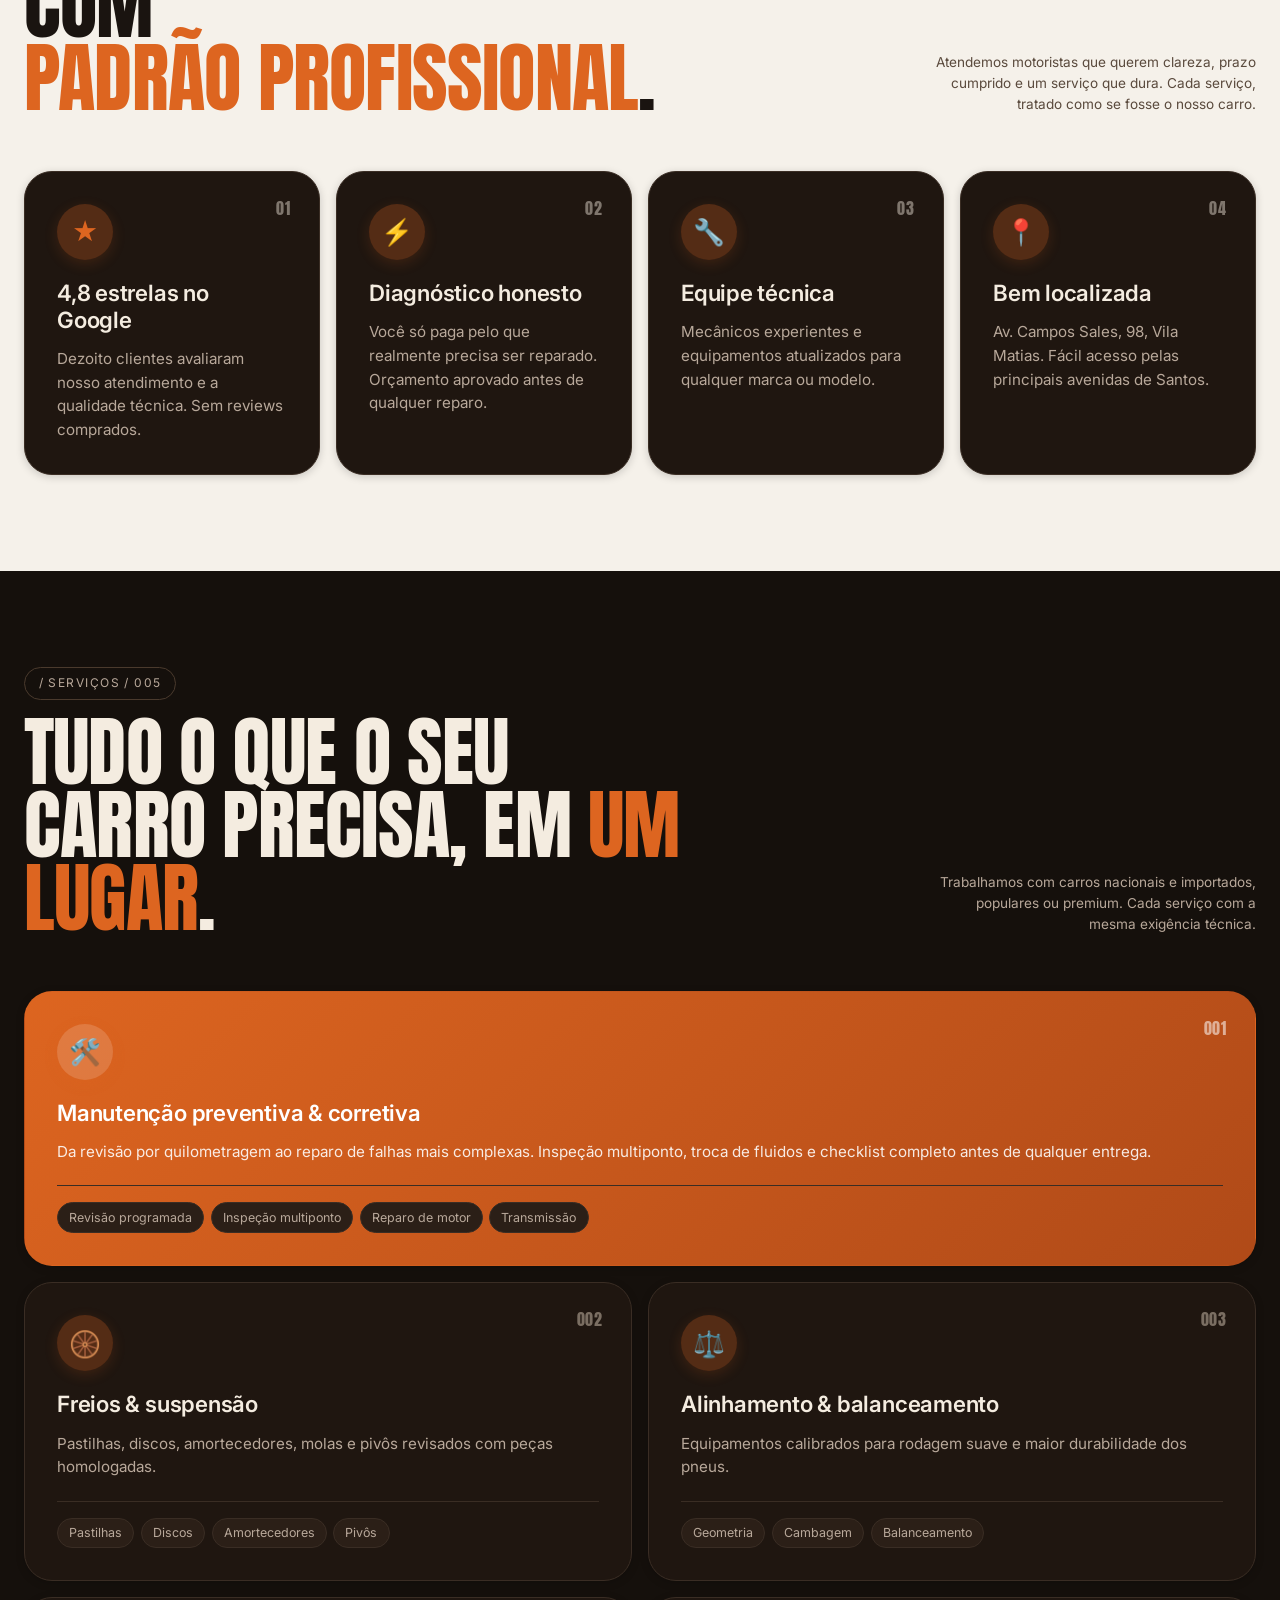
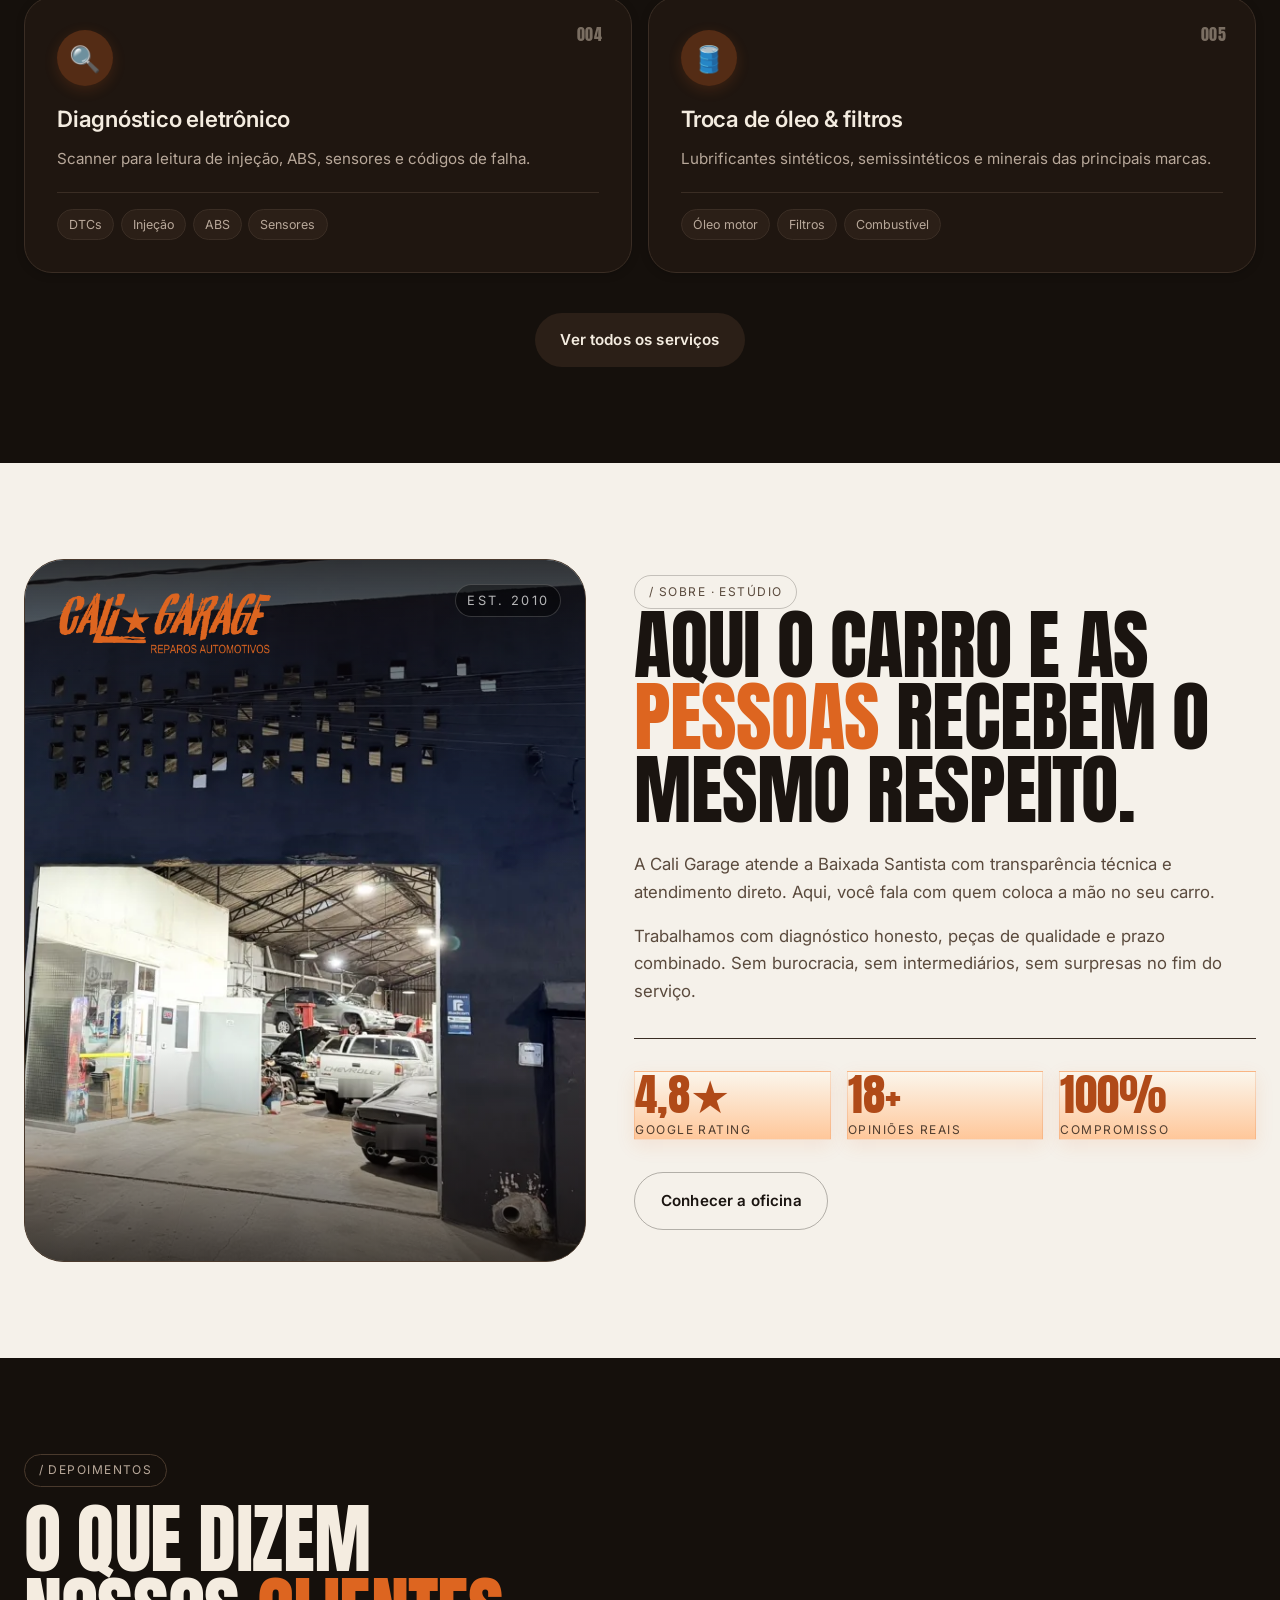
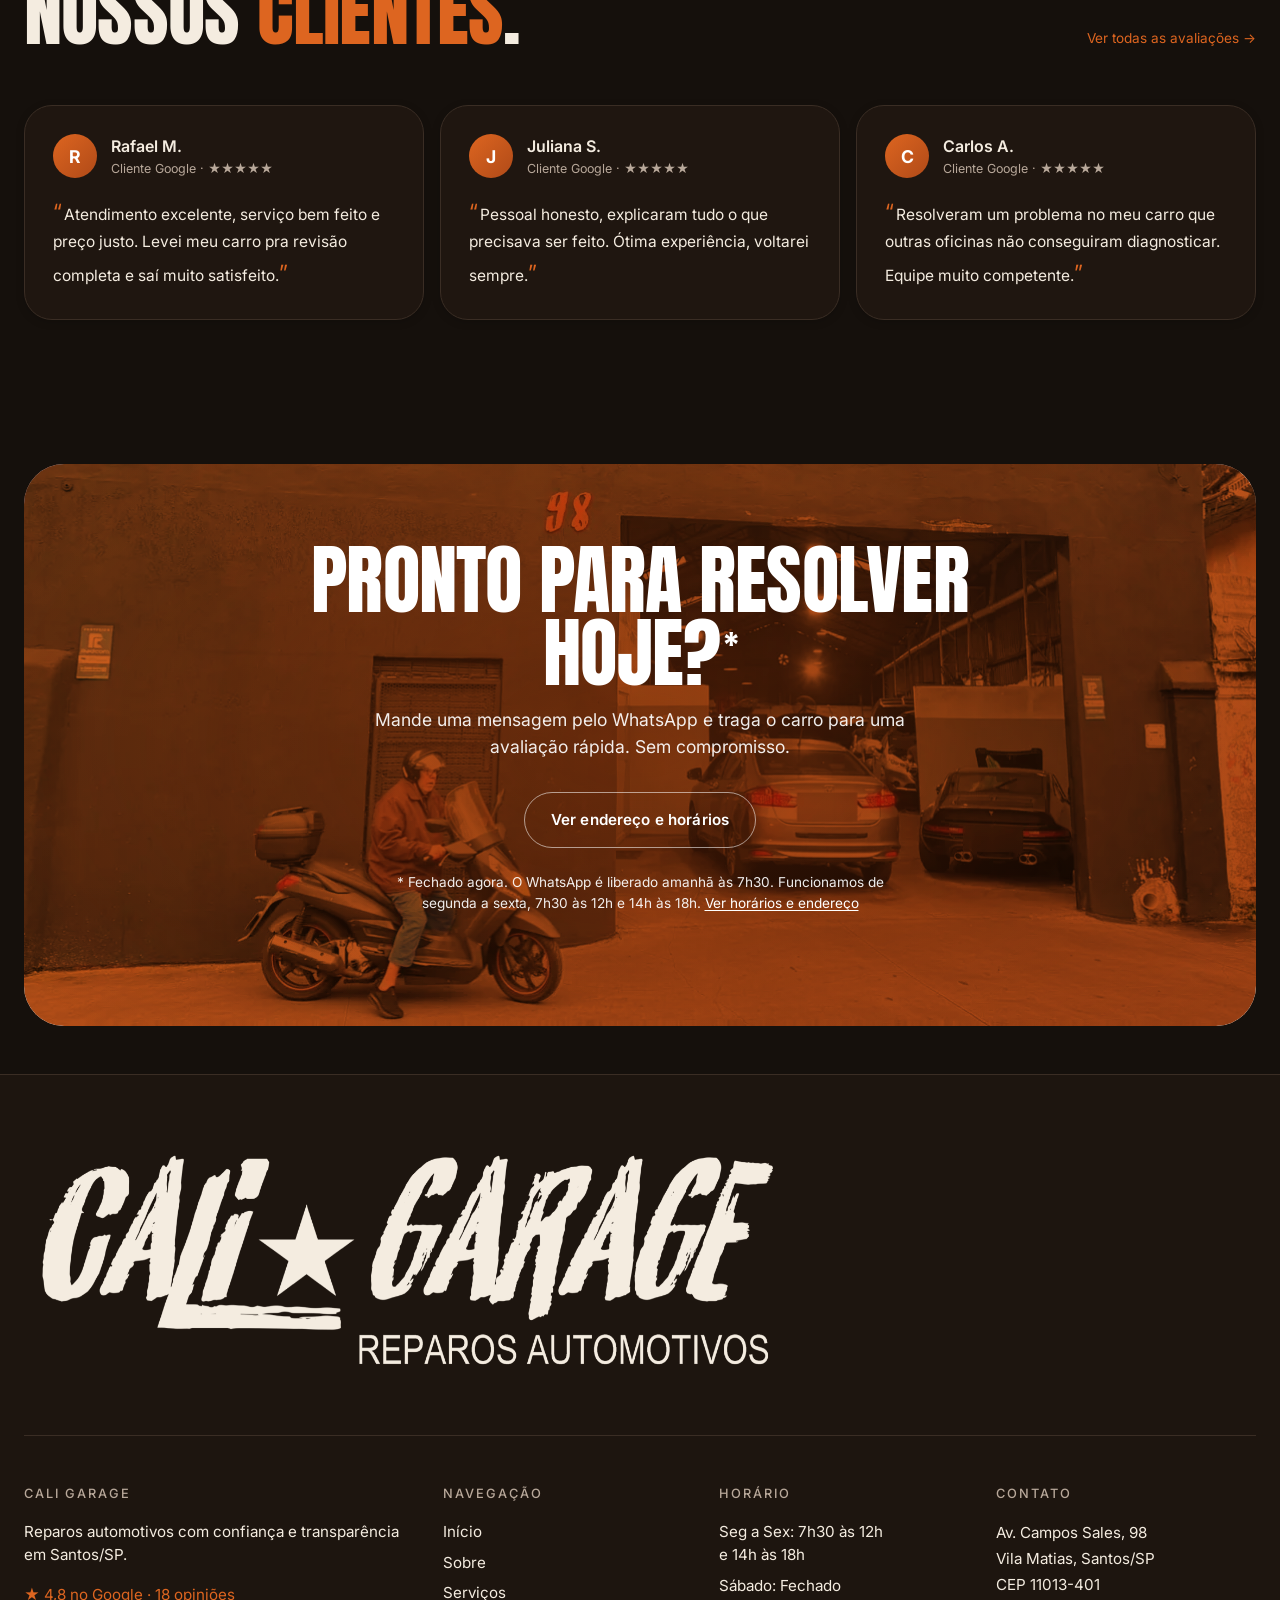
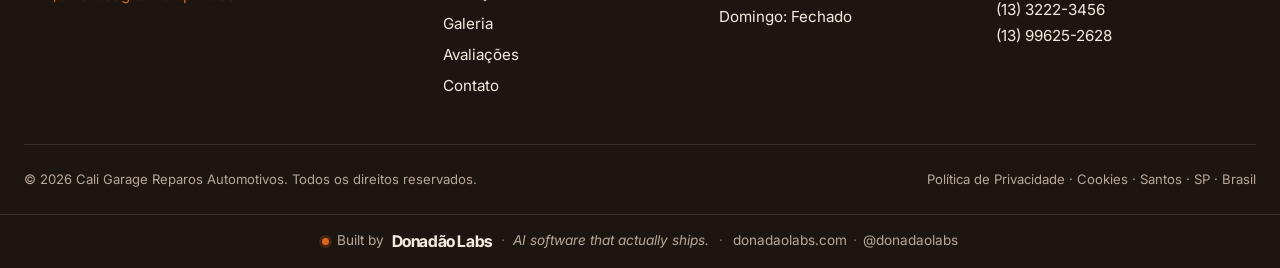
==== commit 020b4784: "feat(rev-0.13): fotos reais na home e chão limpo em todas as fotos Hero, Sobre e CTA com foto da ofi" ====
--- a/rev-0.1/index.html
+++ b/rev-0.1/index.html
@@ -34,7 +34,7 @@
   <link rel="preconnect" href="https://fonts.gstatic.com" crossorigin />
   <link href="https://fonts.googleapis.com/css2?family=Anton&family=Inter:wght@400;500;600;700&family=Inter+Tight:wght@700&family=Shrikhand&display=swap" rel="stylesheet" />
 
-  <link rel="stylesheet" href="./css/style.css?v=0.11.2" />
+  <link rel="stylesheet" href="./css/style.css?v=0.13.0" />
 
   <script type="application/ld+json">
   {
@@ -136,14 +136,16 @@
           </div>
         </div>
 
-        <div class="hero-billboard" role="img" aria-label="Cali Garage, oficina em Santos/SP">
+        <div class="hero-billboard has-photo">
+          <img class="card-photo" src="./img/home/home-hero-1000.webp" srcset="./img/home/home-hero-600.webp 600w, ./img/home/home-hero-1000.webp 1000w" sizes="(max-width: 900px) 92vw, 45vw" width="1000" height="1250" fetchpriority="high" decoding="async" alt="Galpão da Cali Garage com vários carros em serviço nos elevadores" />
+
+          <span class="hero-billboard-logo cg-logo-img" role="img" aria-label="Cali Garage Reparos Automotivos"></span>
+
           <div class="billboard-tags">
             <span class="billboard-tag">Mecânica</span>
             <span class="billboard-tag">Elétrica</span>
             <span class="billboard-tag">Diagnóstico</span>
           </div>
-
-          <span class="hero-billboard-logo cg-logo-img" role="img" aria-label="Cali Garage Reparos Automotivos"></span>
 
           <div class="billboard-corner" id="biz-status" data-biz-status>
             <span class="dot" aria-hidden="true"></span>
@@ -291,7 +293,8 @@
     <!-- ABOUT (asymmetric) -->
     <section class="section section-cream">
       <div class="container about-grid">
-        <div class="about-image" aria-label="Fachada da Cali Garage">
+        <div class="about-image has-photo">
+          <img class="card-photo" src="./img/home/home-sobre-1000.webp" srcset="./img/home/home-sobre-600.webp 600w, ./img/home/home-sobre-1000.webp 1000w" sizes="(max-width: 900px) 92vw, 45vw" width="1000" height="1250" loading="lazy" decoding="async" alt="Entrada da Cali Garage ao entardecer, com a oficina iluminada ao fundo" />
           <span class="cg-logo-img" role="img" aria-label="Cali Garage"></span>
         </div>
         <div class="about-text">
@@ -372,7 +375,8 @@
 
     <!-- CTA -->
     <section class="cta-strip">
-      <div class="container">
+      <div class="container has-photo">
+        <img class="cta-photo" src="./img/home/home-cta-1400.webp" srcset="./img/home/home-cta-800.webp 800w, ./img/home/home-cta-1400.webp 1400w, ./img/home/home-cta-2000.webp 2000w" sizes="(max-width: 1200px) 100vw, 1200px" width="2000" height="801" loading="lazy" decoding="async" alt="" />
         <h2>Pronto para resolver<br />hoje?<sup class="cta-asterisk" id="cta-asterisk" hidden>*</sup></h2>
         <p>Mande uma mensagem pelo WhatsApp e traga o carro para uma avaliação rápida. Sem compromisso.</p>
         <a href="https://wa.me/5513996252628?text=Ol%C3%A1!%20Quero%20uma%20avalia%C3%A7%C3%A3o." class="btn btn-whatsapp" target="_blank" rel="noopener" data-wa-cta>
@@ -457,8 +461,8 @@
     </svg>
   </a>
 
-  <script src="./js/main.js?v=0.11.2" defer></script>
-  <script src="./js/analytics.js?v=0.11.2" defer></script>
+  <script src="./js/main.js?v=0.13.0" defer></script>
+  <script src="./js/analytics.js?v=0.13.0" defer></script>
 
 </body>
 </html>
--- a/rev-0.1/css/style.css
+++ b/rev-0.1/css/style.css
@@ -1758,3 +1758,76 @@
 .whatsapp-float {
   z-index: 100;
 }
+
+/* ---------- FOTOS DA HOME (rev-0.13) ----------
+   Cartões do hero e do "Sobre" e a faixa de CTA ganham foto real da oficina.
+   O logo sai do centro e vai pro canto superior; véus escuros no topo e na
+   base garantem leitura do logo, das tags e do status sobre a foto. */
+.has-photo .card-photo,
+.has-photo .cta-photo {
+  position: absolute;
+  inset: 0;
+  width: 100%;
+  height: 100%;
+  object-fit: cover;
+  z-index: 0;
+}
+
+.hero-billboard.has-photo,
+.about-image.has-photo {
+  background: var(--color-card);
+  justify-content: flex-start;
+  align-items: flex-start;
+  gap: 1rem;
+}
+.about-image.has-photo { flex-direction: column; padding: 1.75rem; }
+
+.hero-billboard.has-photo::before,
+.about-image.has-photo::before {
+  content: '';
+  position: absolute;
+  inset: 0;
+  z-index: 1;
+  pointer-events: none;
+  background:
+    linear-gradient(180deg, rgba(14, 10, 8, 0.82) 0%, rgba(14, 10, 8, 0.35) 26%, transparent 45%),
+    linear-gradient(0deg, rgba(14, 10, 8, 0.7) 0%, transparent 30%);
+}
+.has-photo > :not(.card-photo):not(.cta-photo) { position: relative; z-index: 2; }
+.hero-billboard.has-photo > .billboard-corner { position: absolute; }
+.about-image.has-photo::after { z-index: 2; }
+
+.hero-billboard.has-photo .hero-billboard-logo {
+  width: 58%;
+  align-self: flex-start;
+  margin: 0;
+}
+.about-image.has-photo .cg-logo-img { width: 44%; }
+
+.cta-strip .container.has-photo {
+  background: var(--color-orange-dark);
+}
+.cta-strip .container.has-photo::before,
+.cta-strip .container.has-photo::after {
+  content: '';
+  position: absolute;
+  inset: 0;
+  z-index: 1;
+  pointer-events: none;
+}
+/* laranja da marca em multiply: tinge a foto sem lavar as sombras */
+.cta-strip .container.has-photo::before {
+  background: linear-gradient(135deg, var(--color-orange), var(--color-orange-dark));
+  mix-blend-mode: multiply;
+}
+/* véu central pra leitura do título e do botão */
+.cta-strip .container.has-photo::after {
+  background: radial-gradient(ellipse 60% 75% at 50% 50%, rgba(120, 45, 10, 0.55), rgba(120, 45, 10, 0.15) 70%, transparent);
+}
+
+@media (max-width: 720px) {
+  .hero-billboard.has-photo .billboard-tags { display: none; }
+  .cta-strip .has-photo .cta-photo { object-position: 30% 100%; height: 115%; top: auto; bottom: 0; }
+  .hero-billboard.has-photo .hero-billboard-logo { width: 66%; }
+  .about-image.has-photo .cg-logo-img { width: 52%; }
+}
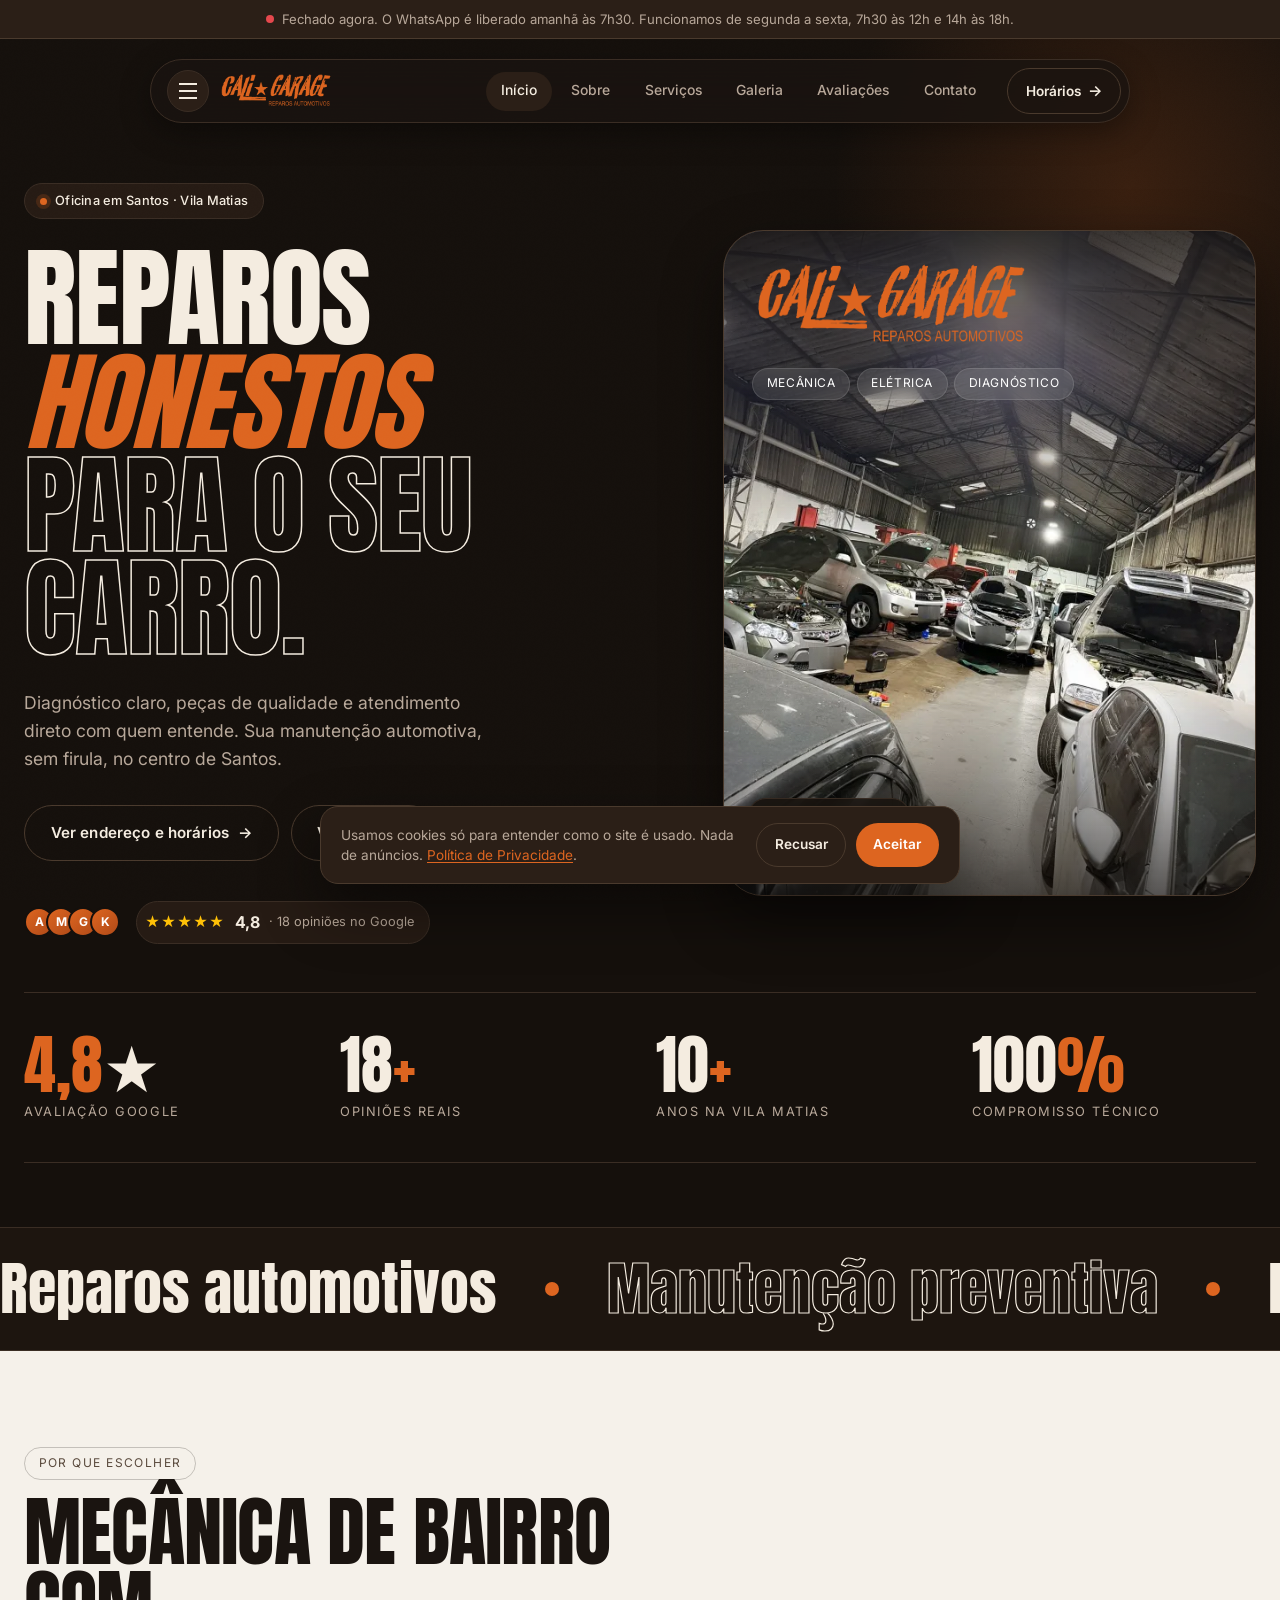
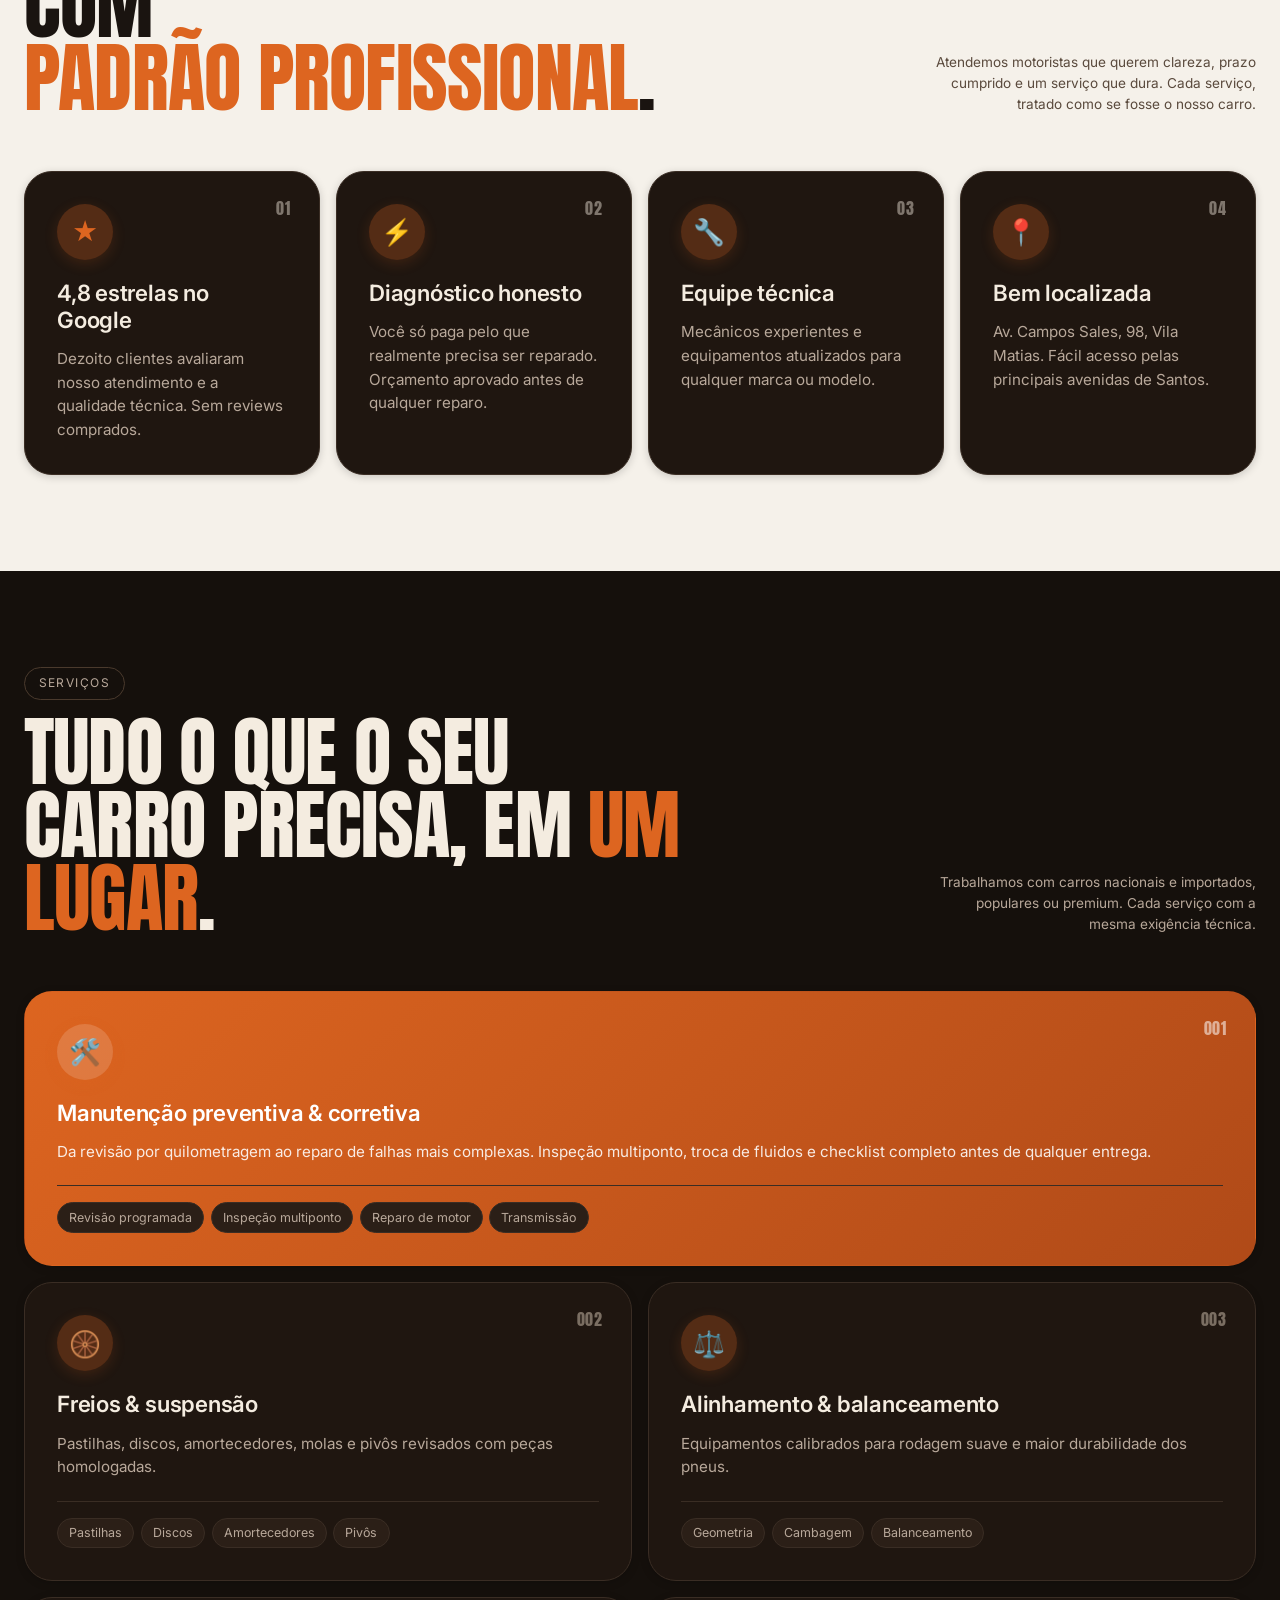
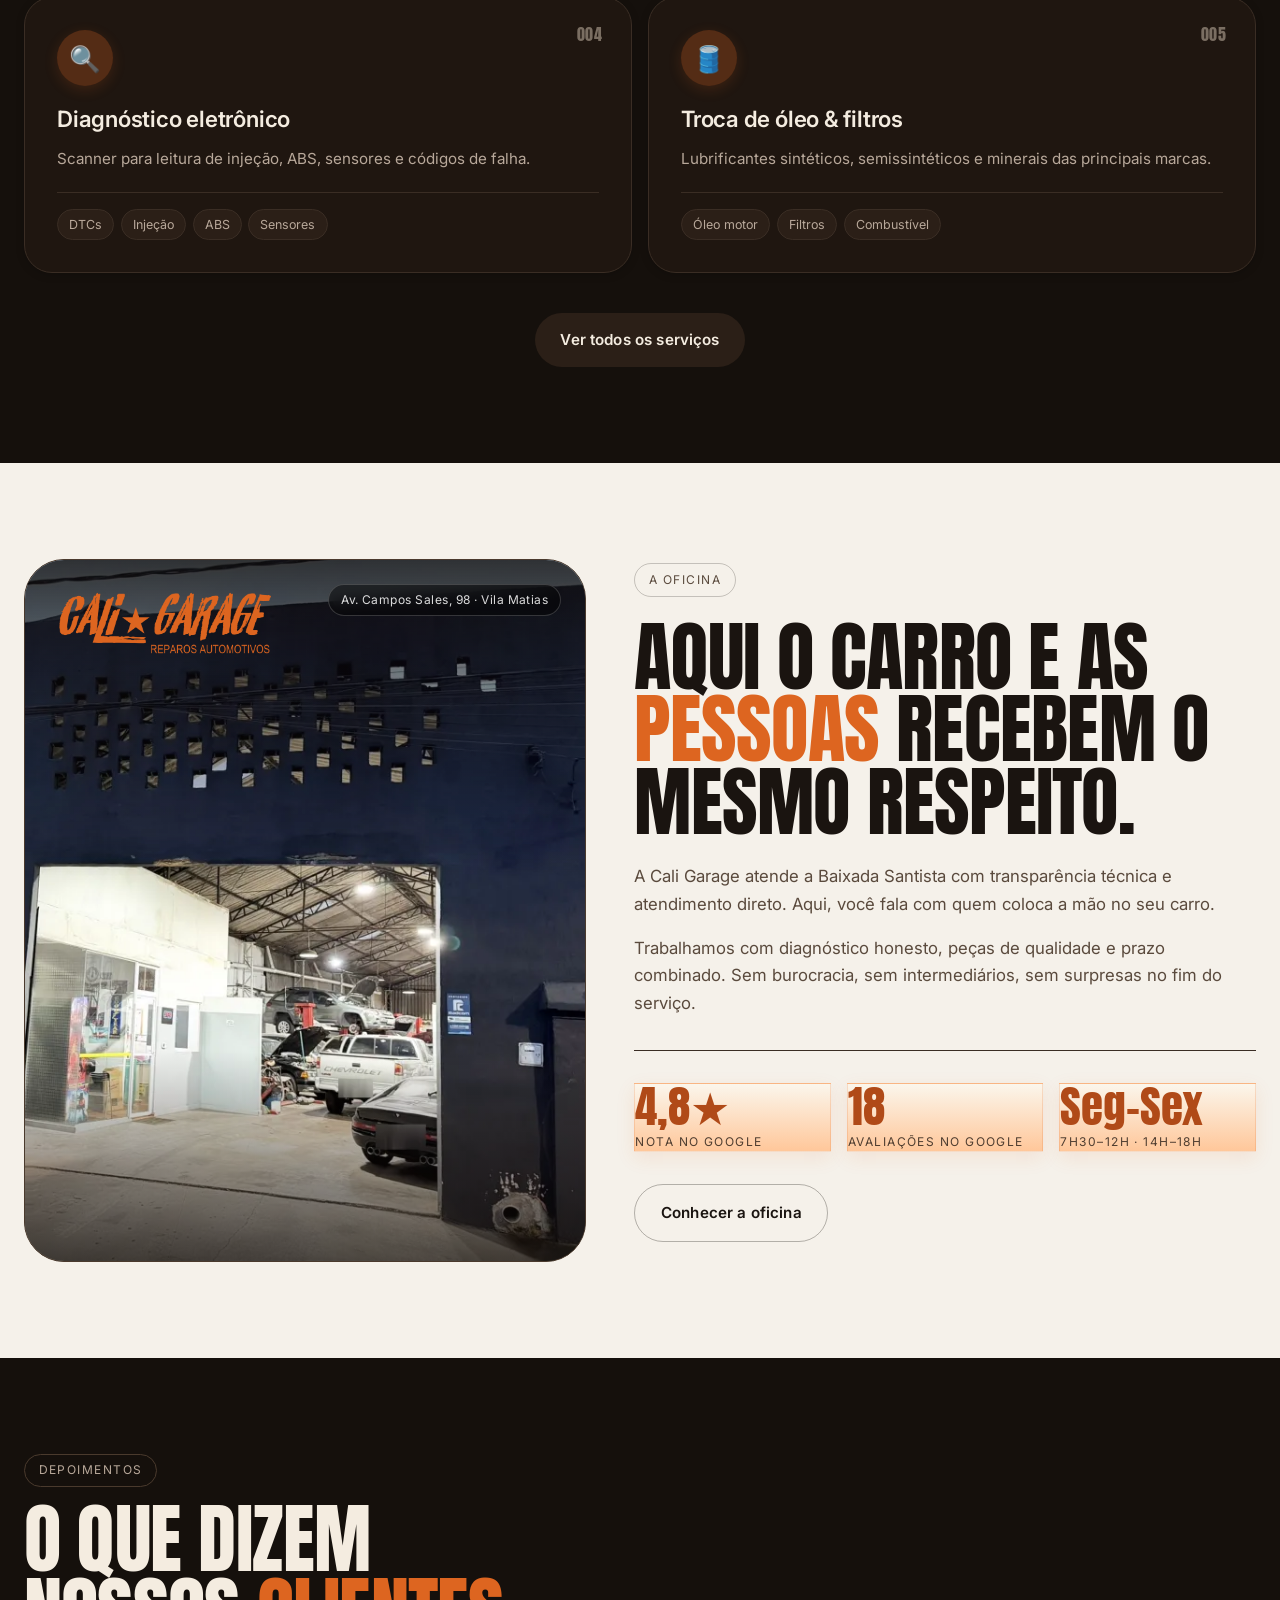
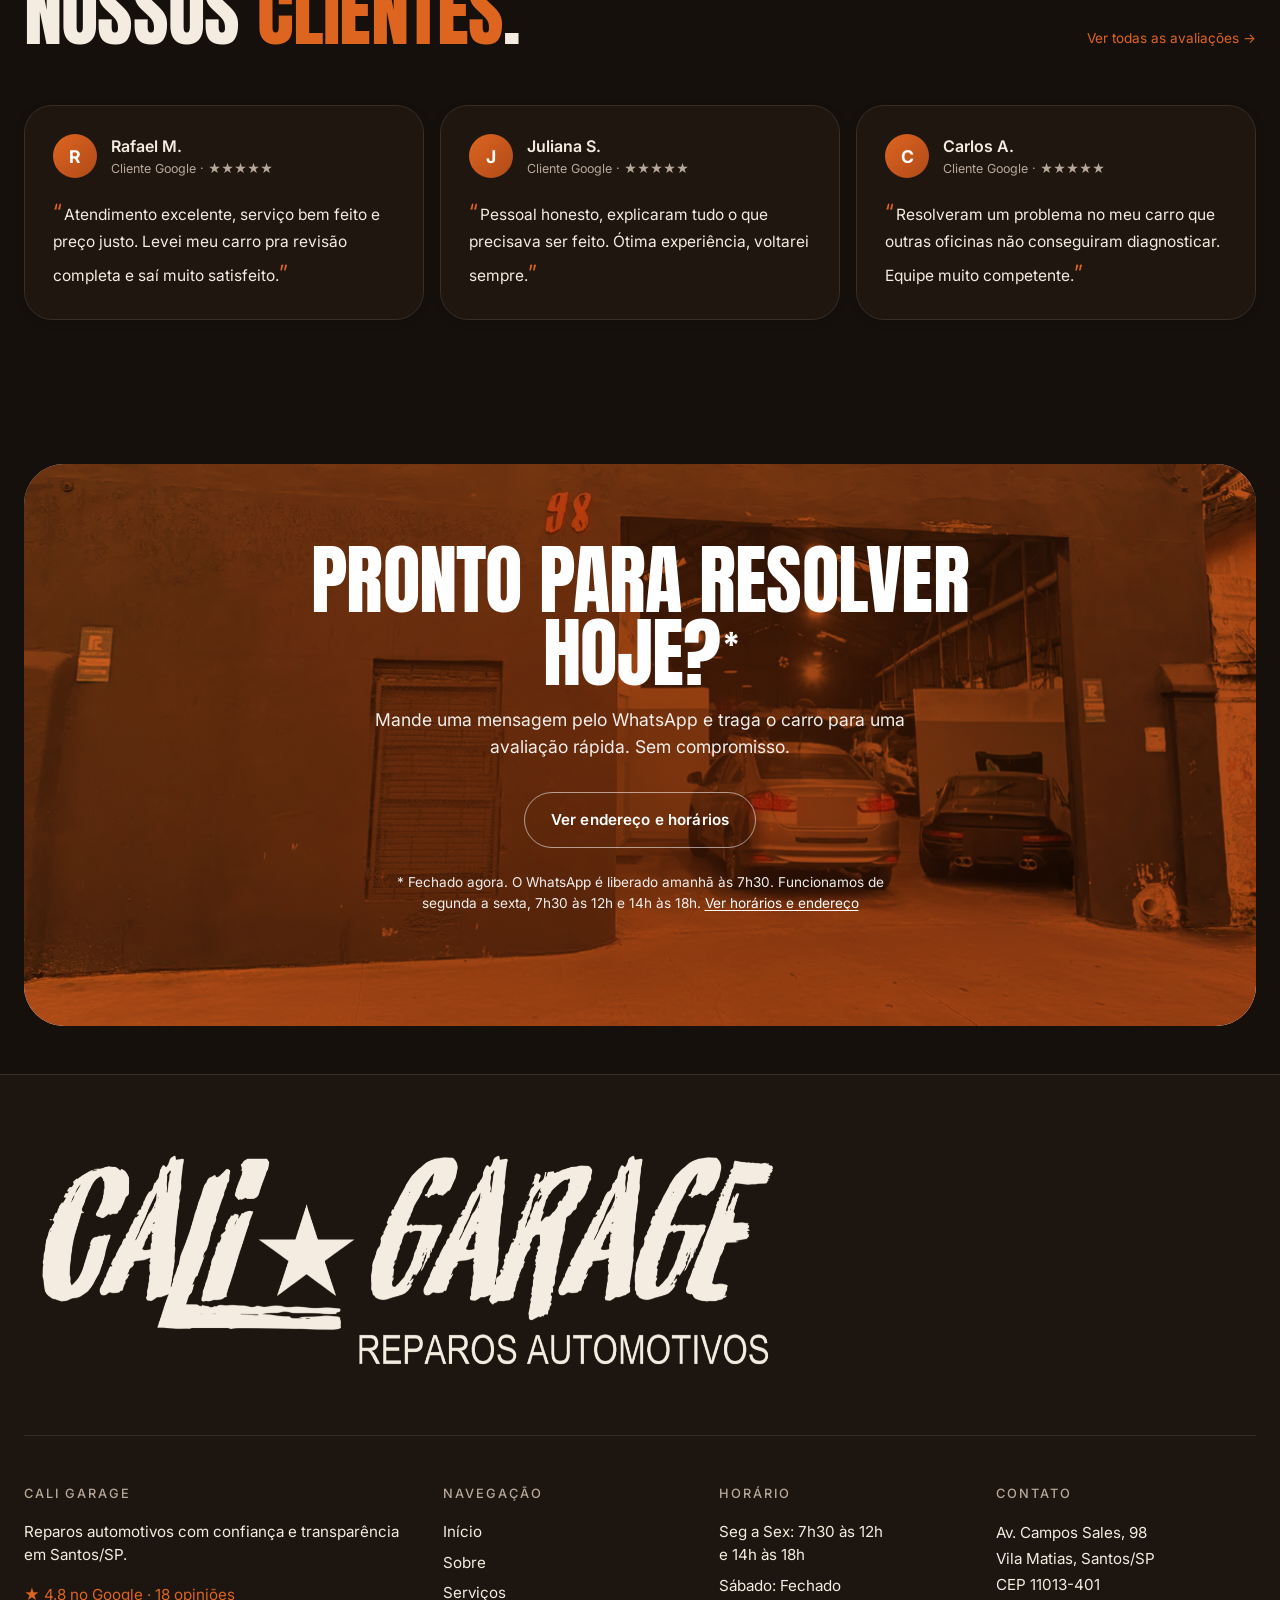
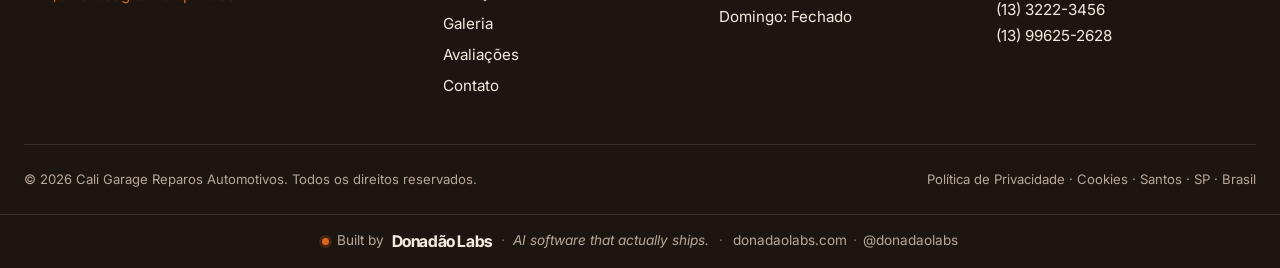
==== commit 7335a5e2: "fix(rev-0.13.1): CTA sem o senhor de moto e bloco Sobre com cara de oficina EST. 2010 vira endereço " ====
--- a/rev-0.1/index.html
+++ b/rev-0.1/index.html
@@ -34,7 +34,7 @@
   <link rel="preconnect" href="https://fonts.gstatic.com" crossorigin />
   <link href="https://fonts.googleapis.com/css2?family=Anton&family=Inter:wght@400;500;600;700&family=Inter+Tight:wght@700&family=Shrikhand&display=swap" rel="stylesheet" />
 
-  <link rel="stylesheet" href="./css/style.css?v=0.13.0" />
+  <link rel="stylesheet" href="./css/style.css?v=0.13.1" />
 
   <script type="application/ld+json">
   {
@@ -200,7 +200,7 @@
       <div class="container">
         <div class="section-head">
           <div>
-            <span class="pill-ghost">/ Por que escolher</span>
+            <span class="pill-ghost">Por que escolher</span>
             <h2>Mecânica de bairro com<br /><span class="accent">padrão profissional</span>.</h2>
           </div>
           <p class="meta">Atendemos motoristas que querem clareza, prazo cumprido e um serviço que dura. Cada serviço, tratado como se fosse o nosso carro.</p>
@@ -236,7 +236,7 @@
       <div class="container">
         <div class="section-head">
           <div>
-            <span class="pill-ghost">/ Serviços / 005</span>
+            <span class="pill-ghost">Serviços</span>
             <h2>Tudo o que o seu<br />carro precisa, em <span class="accent">um lugar</span>.</h2>
           </div>
           <p class="meta">Trabalhamos com carros nacionais e importados, populares ou premium. Cada serviço com a mesma exigência técnica.</p>
@@ -296,9 +296,10 @@
         <div class="about-image has-photo">
           <img class="card-photo" src="./img/home/home-sobre-1000.webp" srcset="./img/home/home-sobre-600.webp 600w, ./img/home/home-sobre-1000.webp 1000w" sizes="(max-width: 900px) 92vw, 45vw" width="1000" height="1250" loading="lazy" decoding="async" alt="Entrada da Cali Garage ao entardecer, com a oficina iluminada ao fundo" />
           <span class="cg-logo-img" role="img" aria-label="Cali Garage"></span>
+          <span class="about-place">Av. Campos Sales, 98 · Vila Matias</span>
         </div>
         <div class="about-text">
-          <span class="pill-ghost">/ Sobre · estúdio</span>
+          <span class="pill-ghost">A oficina</span>
           <h2>Aqui o carro e as <span class="accent">pessoas</span> recebem o mesmo respeito.</h2>
           <p>A Cali Garage atende a Baixada Santista com transparência técnica e atendimento direto. Aqui, você fala com quem coloca a mão no seu carro.</p>
           <p>Trabalhamos com diagnóstico honesto, peças de qualidade e prazo combinado. Sem burocracia, sem intermediários, sem surpresas no fim do serviço.</p>
@@ -306,15 +307,15 @@
           <div class="about-stats">
             <div class="stat">
               <span class="stat-number"><span class="accent">4,8</span>★</span>
-              <span class="stat-label">Google rating</span>
+              <span class="stat-label">Nota no Google</span>
             </div>
             <div class="stat">
-              <span class="stat-number">18<span class="accent">+</span></span>
-              <span class="stat-label">Opiniões reais</span>
+              <span class="stat-number">18</span>
+              <span class="stat-label">Avaliações no Google</span>
             </div>
             <div class="stat">
-              <span class="stat-number">100<span class="accent">%</span></span>
-              <span class="stat-label">Compromisso</span>
+              <span class="stat-number">Seg<span class="accent">–</span>Sex</span>
+              <span class="stat-label">7h30–12h · 14h–18h</span>
             </div>
           </div>
 
@@ -330,7 +331,7 @@
       <div class="container">
         <div class="section-head">
           <div>
-            <span class="pill-ghost">/ Depoimentos</span>
+            <span class="pill-ghost">Depoimentos</span>
             <h2>O que dizem<br />nossos <span class="accent">clientes</span>.</h2>
           </div>
           <p class="meta"><a href="./avaliacoes.html" style="color: var(--color-orange);">Ver todas as avaliações →</a></p>
@@ -376,7 +377,7 @@
     <!-- CTA -->
     <section class="cta-strip">
       <div class="container has-photo">
-        <img class="cta-photo" src="./img/home/home-cta-1400.webp" srcset="./img/home/home-cta-800.webp 800w, ./img/home/home-cta-1400.webp 1400w, ./img/home/home-cta-2000.webp 2000w" sizes="(max-width: 1200px) 100vw, 1200px" width="2000" height="801" loading="lazy" decoding="async" alt="" />
+        <img class="cta-photo" src="./img/home/home-cta-v2-1400.webp" srcset="./img/home/home-cta-v2-800.webp 800w, ./img/home/home-cta-v2-1400.webp 1400w, ./img/home/home-cta-v2-2000.webp 2000w" sizes="(max-width: 1200px) 100vw, 1200px" width="2000" height="801" loading="lazy" decoding="async" alt="" />
         <h2>Pronto para resolver<br />hoje?<sup class="cta-asterisk" id="cta-asterisk" hidden>*</sup></h2>
         <p>Mande uma mensagem pelo WhatsApp e traga o carro para uma avaliação rápida. Sem compromisso.</p>
         <a href="https://wa.me/5513996252628?text=Ol%C3%A1!%20Quero%20uma%20avalia%C3%A7%C3%A3o." class="btn btn-whatsapp" target="_blank" rel="noopener" data-wa-cta>
@@ -461,8 +462,8 @@
     </svg>
   </a>
 
-  <script src="./js/main.js?v=0.13.0" defer></script>
-  <script src="./js/analytics.js?v=0.13.0" defer></script>
+  <script src="./js/main.js?v=0.13.1" defer></script>
+  <script src="./js/analytics.js?v=0.13.1" defer></script>
 
 </body>
 </html>
--- a/rev-0.1/css/style.css
+++ b/rev-0.1/css/style.css
@@ -829,20 +829,23 @@
   overflow: hidden;
 }
 
-.about-image::after {
-  content: 'EST. 2010';
+/* rev-0.13.1: o selo "EST. 2010" (::after) saiu; no lugar, o endereço real em .about-place */
+.about-place {
   position: absolute;
   top: 1.5rem;
   right: 1.5rem;
   font-family: var(--font-body);
-  font-size: 0.8rem;
-  letter-spacing: 0.18em;
-  color: rgba(255,255,255,0.7);
-  background-color: rgba(0,0,0,0.4);
+  font-size: 0.75rem;
+  letter-spacing: 0.04em;
+  color: rgba(255,255,255,0.85);
+  background-color: rgba(0,0,0,0.45);
+  backdrop-filter: blur(8px);
+  -webkit-backdrop-filter: blur(8px);
   border: 1px solid rgba(255,255,255,0.18);
-  padding: 0.35rem 0.7rem;
+  padding: 0.35rem 0.75rem;
   border-radius: var(--radius-pill);
 }
+.about-text .pill-ghost { margin-bottom: 1.5rem; }
 
 .about-text h2 { margin-bottom: 1.5rem; }
 .about-text p { font-size: 1.05rem; margin-bottom: 1rem; line-height: 1.65; }
@@ -1795,7 +1798,7 @@
 }
 .has-photo > :not(.card-photo):not(.cta-photo) { position: relative; z-index: 2; }
 .hero-billboard.has-photo > .billboard-corner { position: absolute; }
-.about-image.has-photo::after { z-index: 2; }
+.about-image.has-photo > .about-place { position: absolute; }
 
 .hero-billboard.has-photo .hero-billboard-logo {
   width: 58%;
@@ -1830,4 +1833,5 @@
   .cta-strip .has-photo .cta-photo { object-position: 30% 100%; height: 115%; top: auto; bottom: 0; }
   .hero-billboard.has-photo .hero-billboard-logo { width: 66%; }
   .about-image.has-photo .cg-logo-img { width: 52%; }
-}
+  .about-image.has-photo > .about-place { top: auto; bottom: 1rem; right: auto; left: 1rem; }
+}
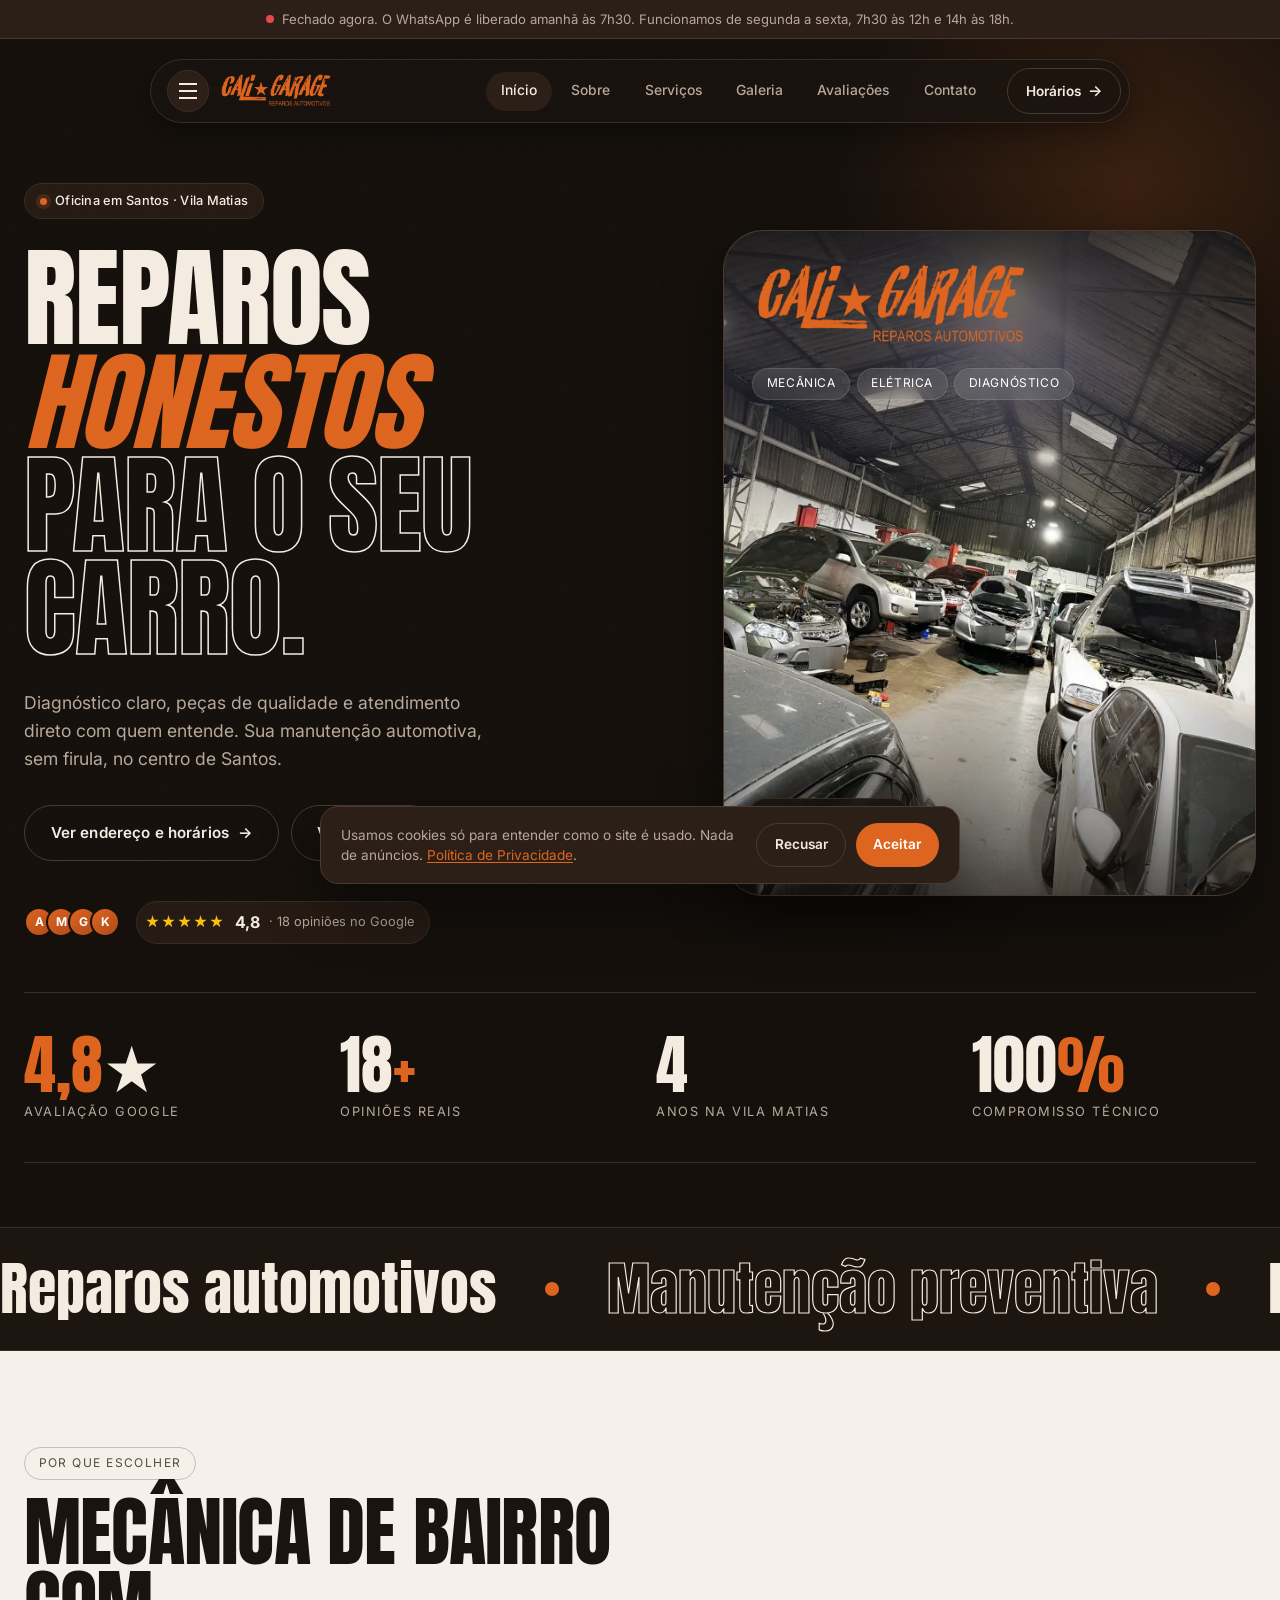
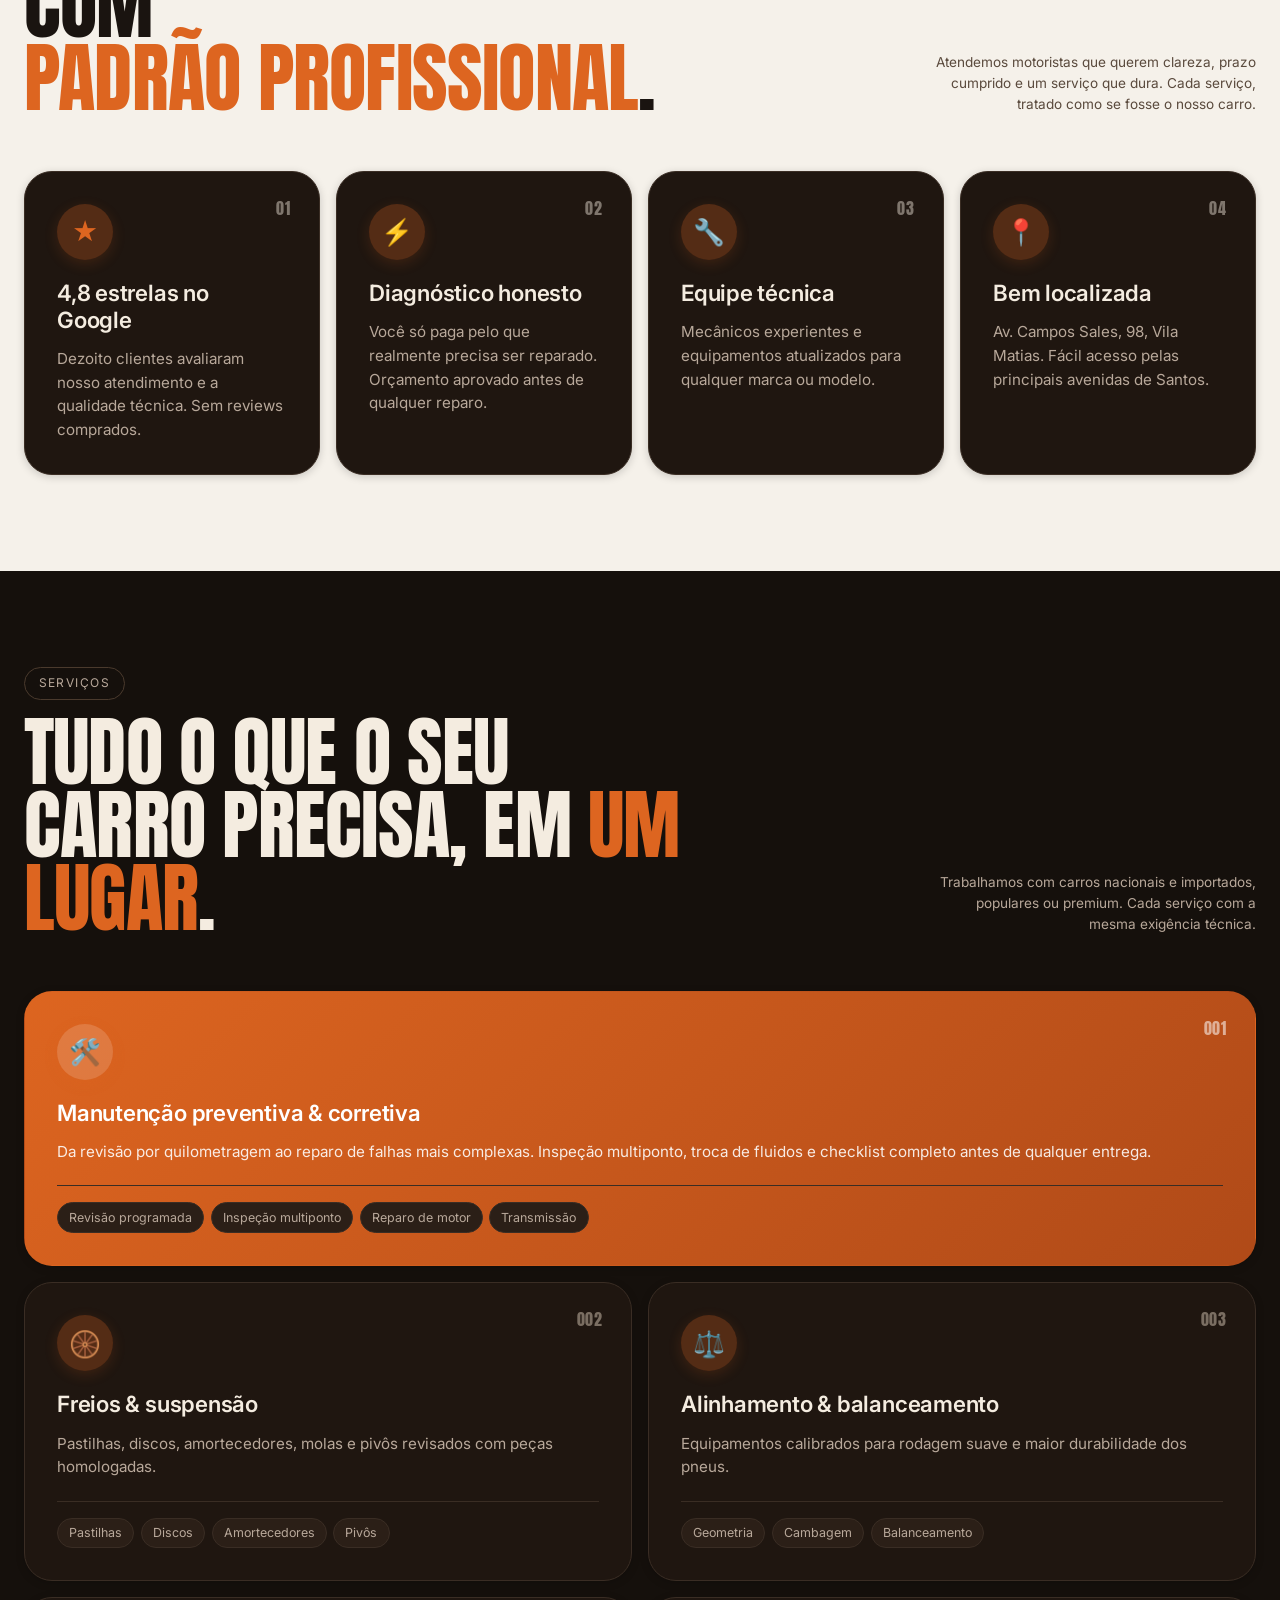
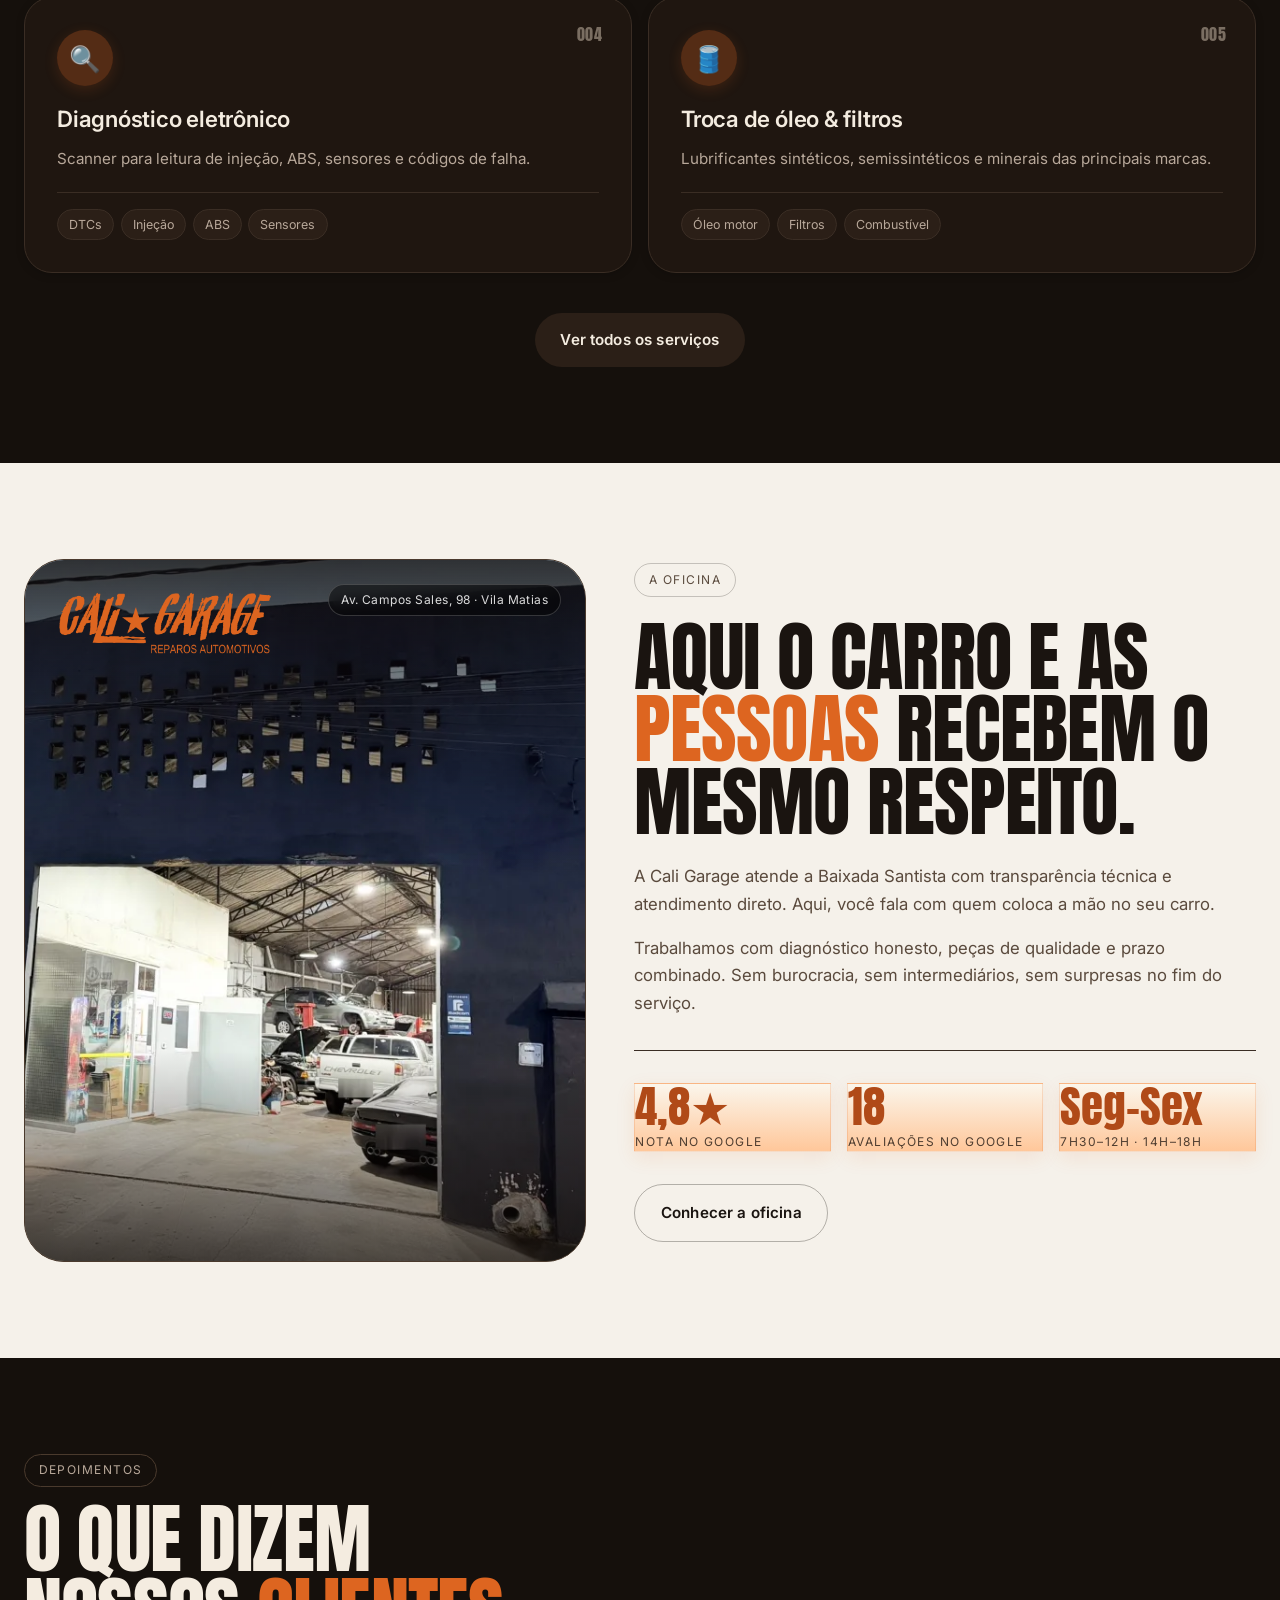
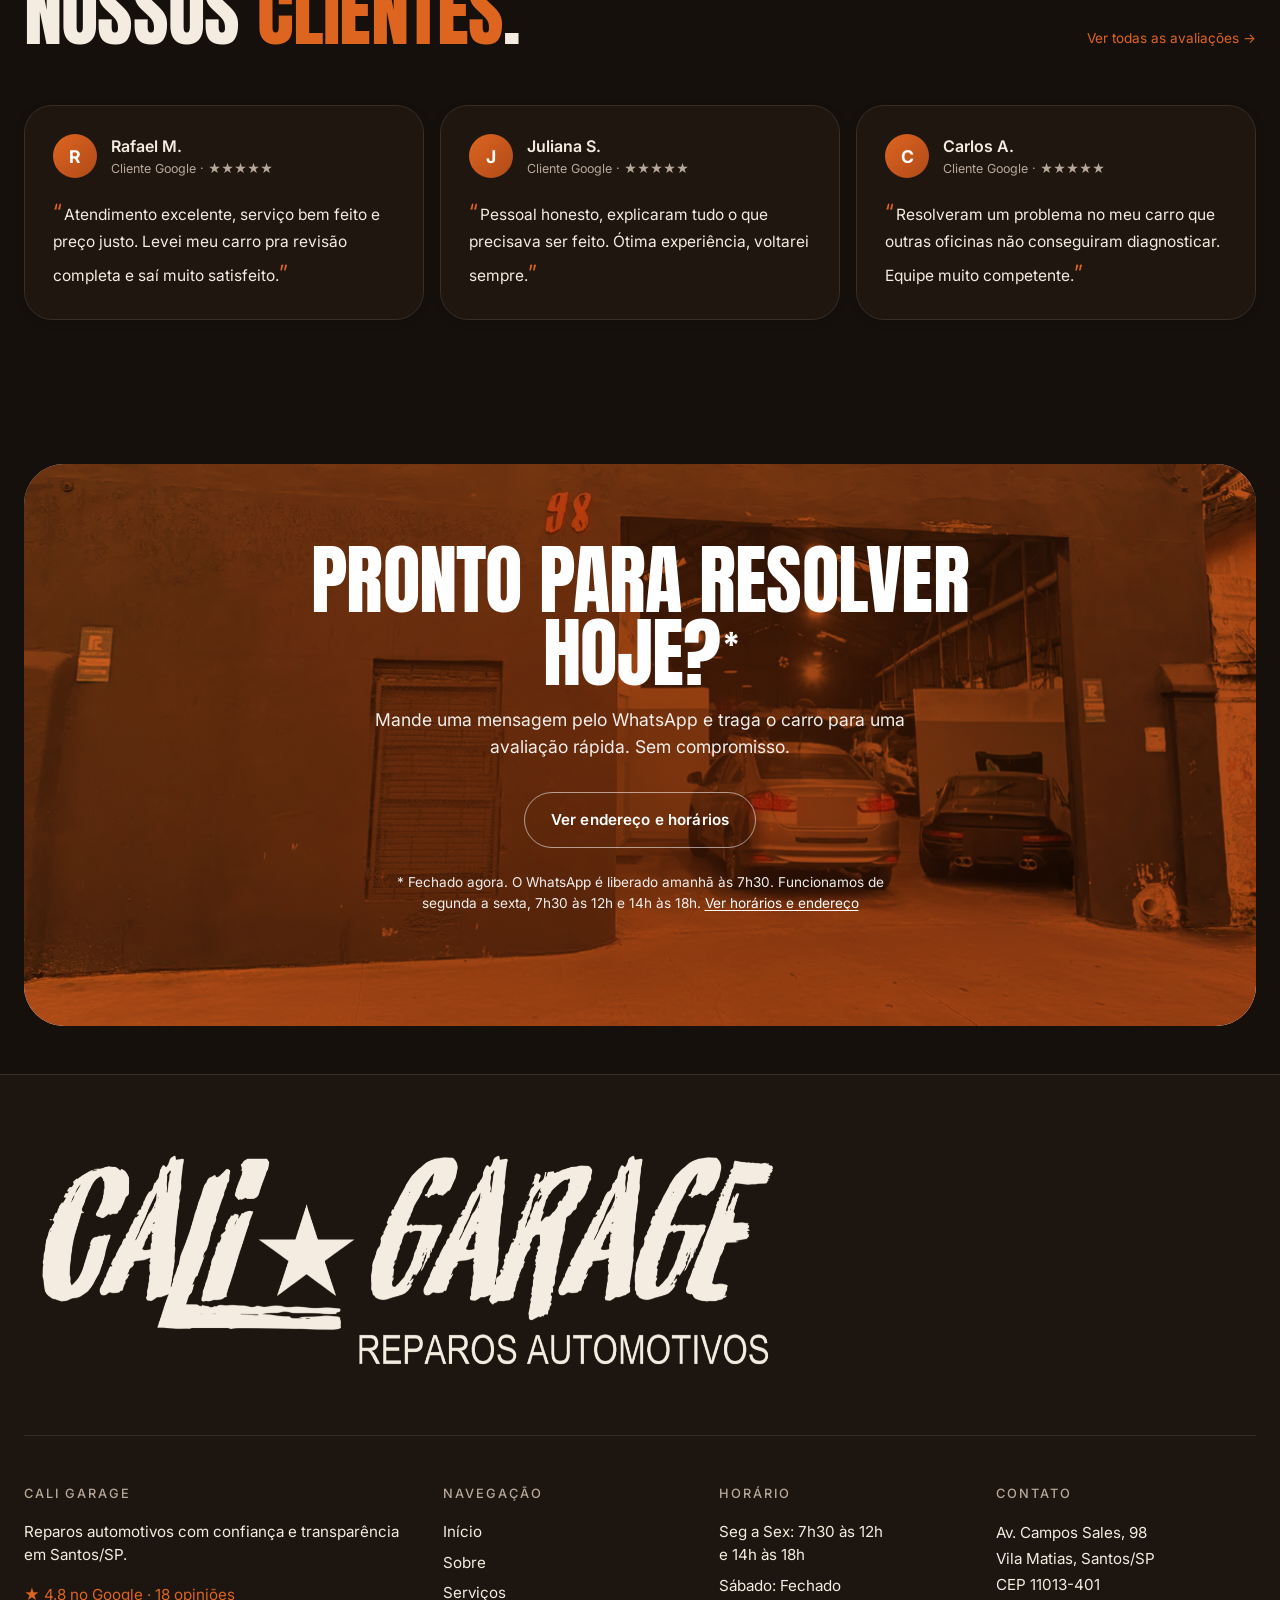
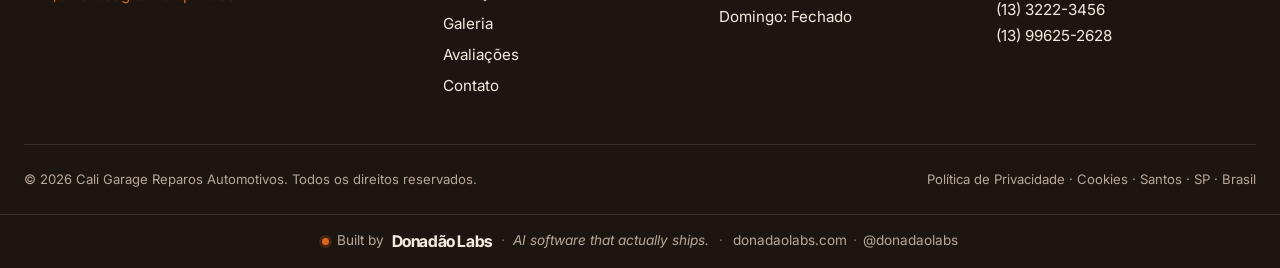
==== commit c59c52e2: "fix(rev-0.13.2): 4 anos na Vila Matias, não 10+ Co-Authored-By: Claude Opus 5.5 (1M context) <norepl" ====
--- a/rev-0.1/index.html
+++ b/rev-0.1/index.html
@@ -168,7 +168,7 @@
             <span class="stat-label">Opiniões reais</span>
           </div>
           <div class="stat-item">
-            <span class="stat-number">10<span class="accent">+</span></span>
+            <span class="stat-number">4</span>
             <span class="stat-label">Anos na Vila Matias</span>
           </div>
           <div class="stat-item">
